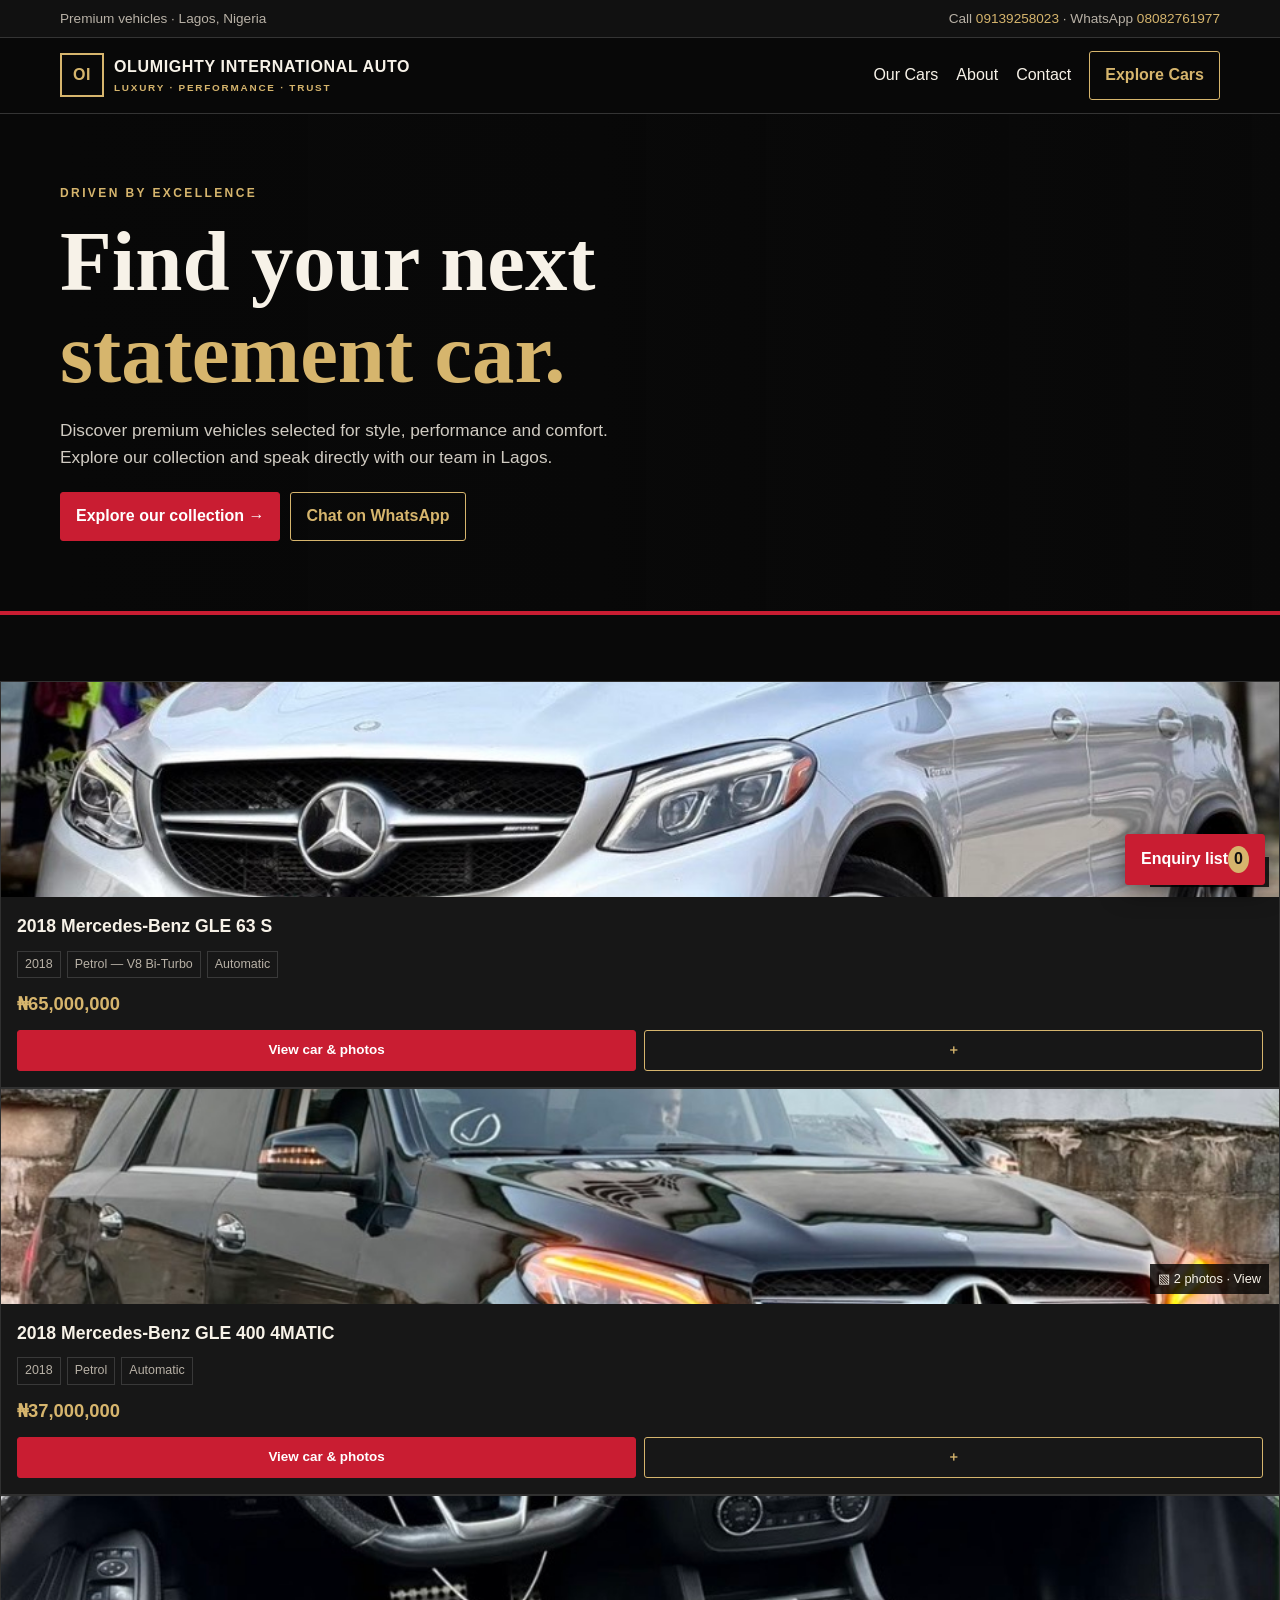
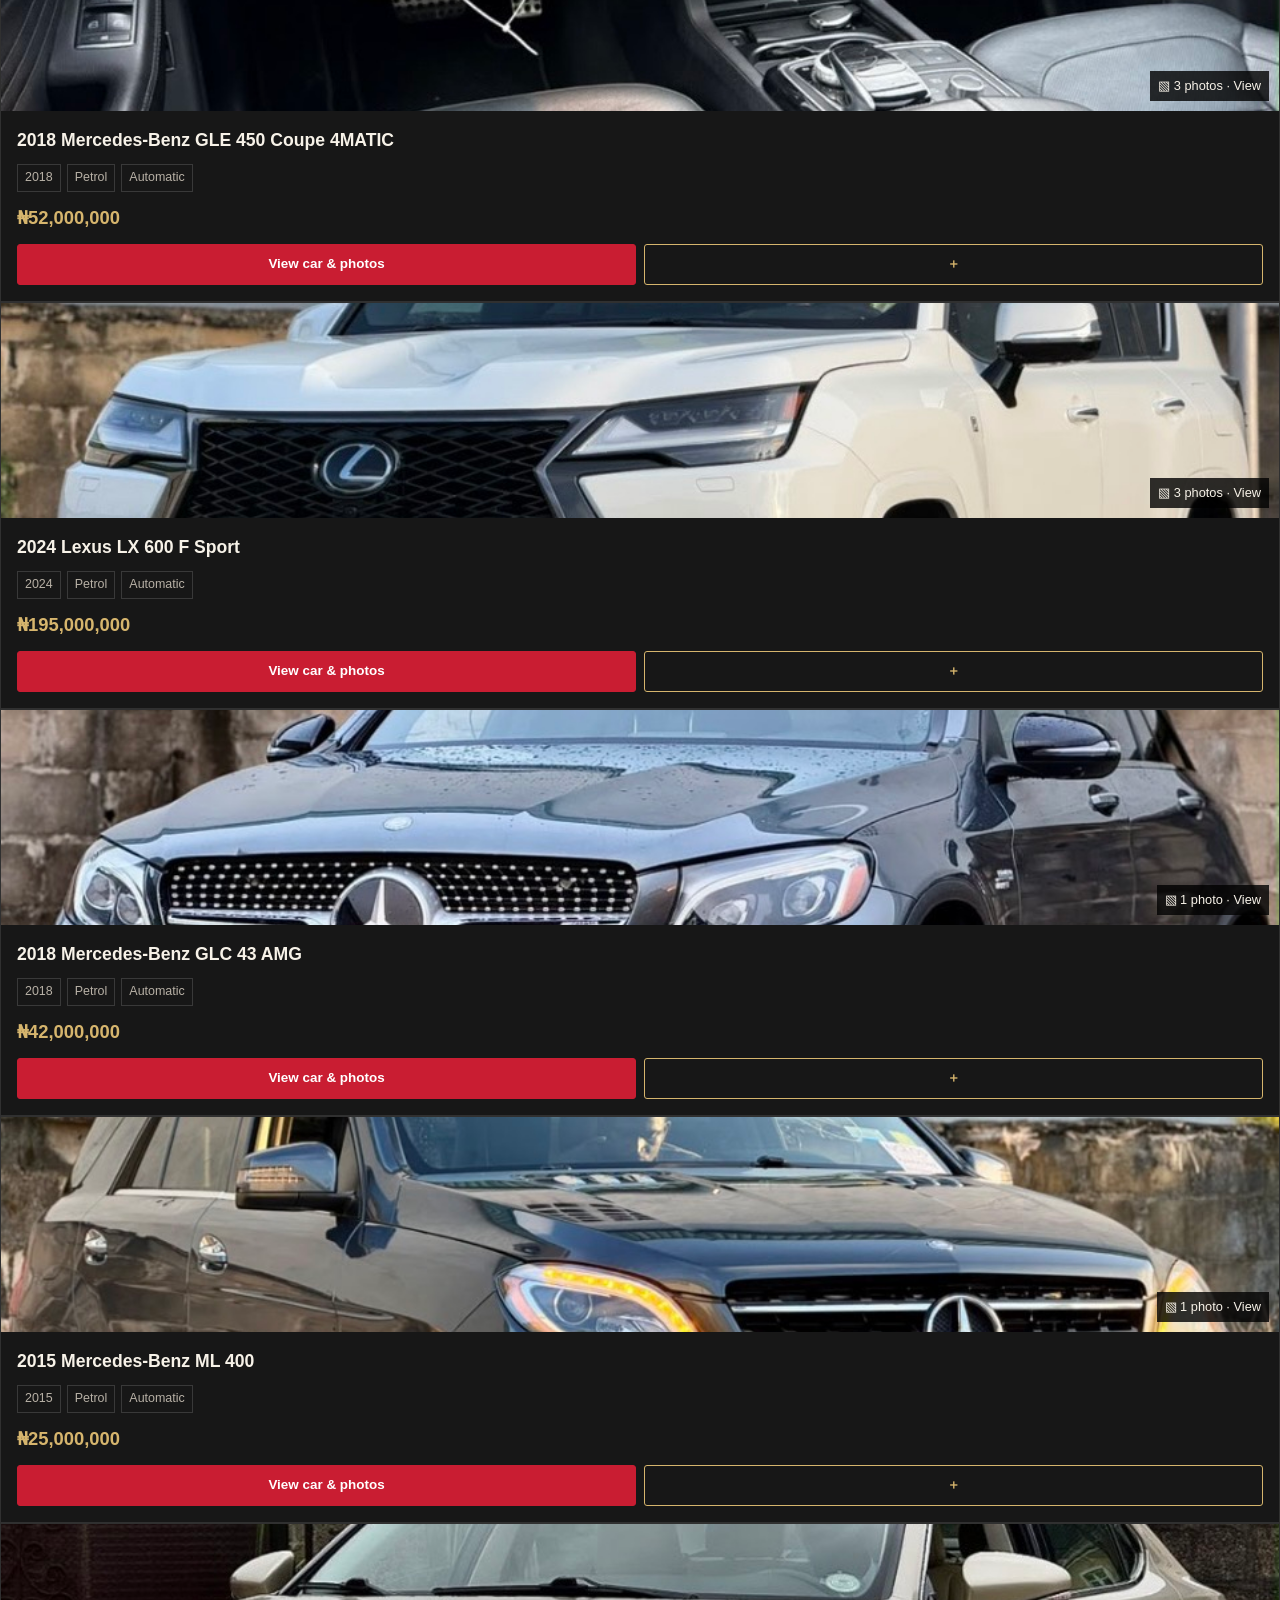
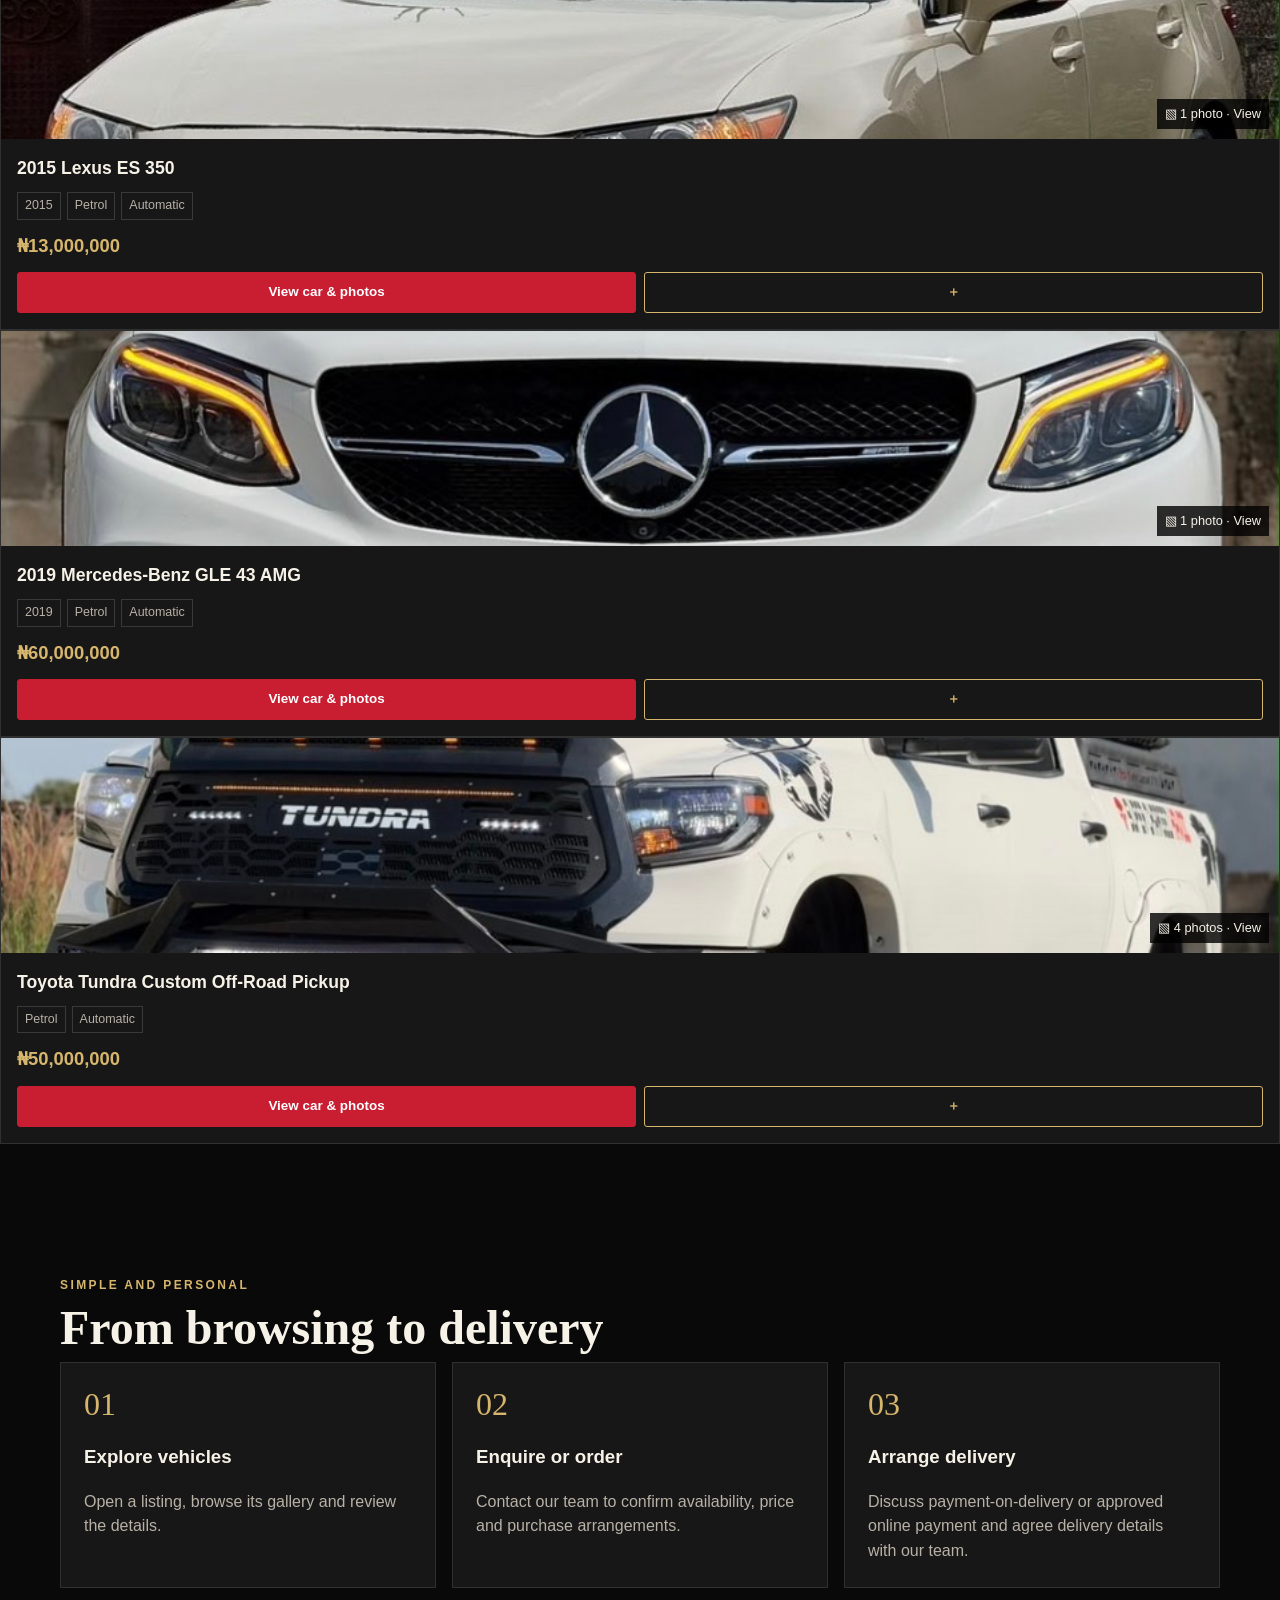
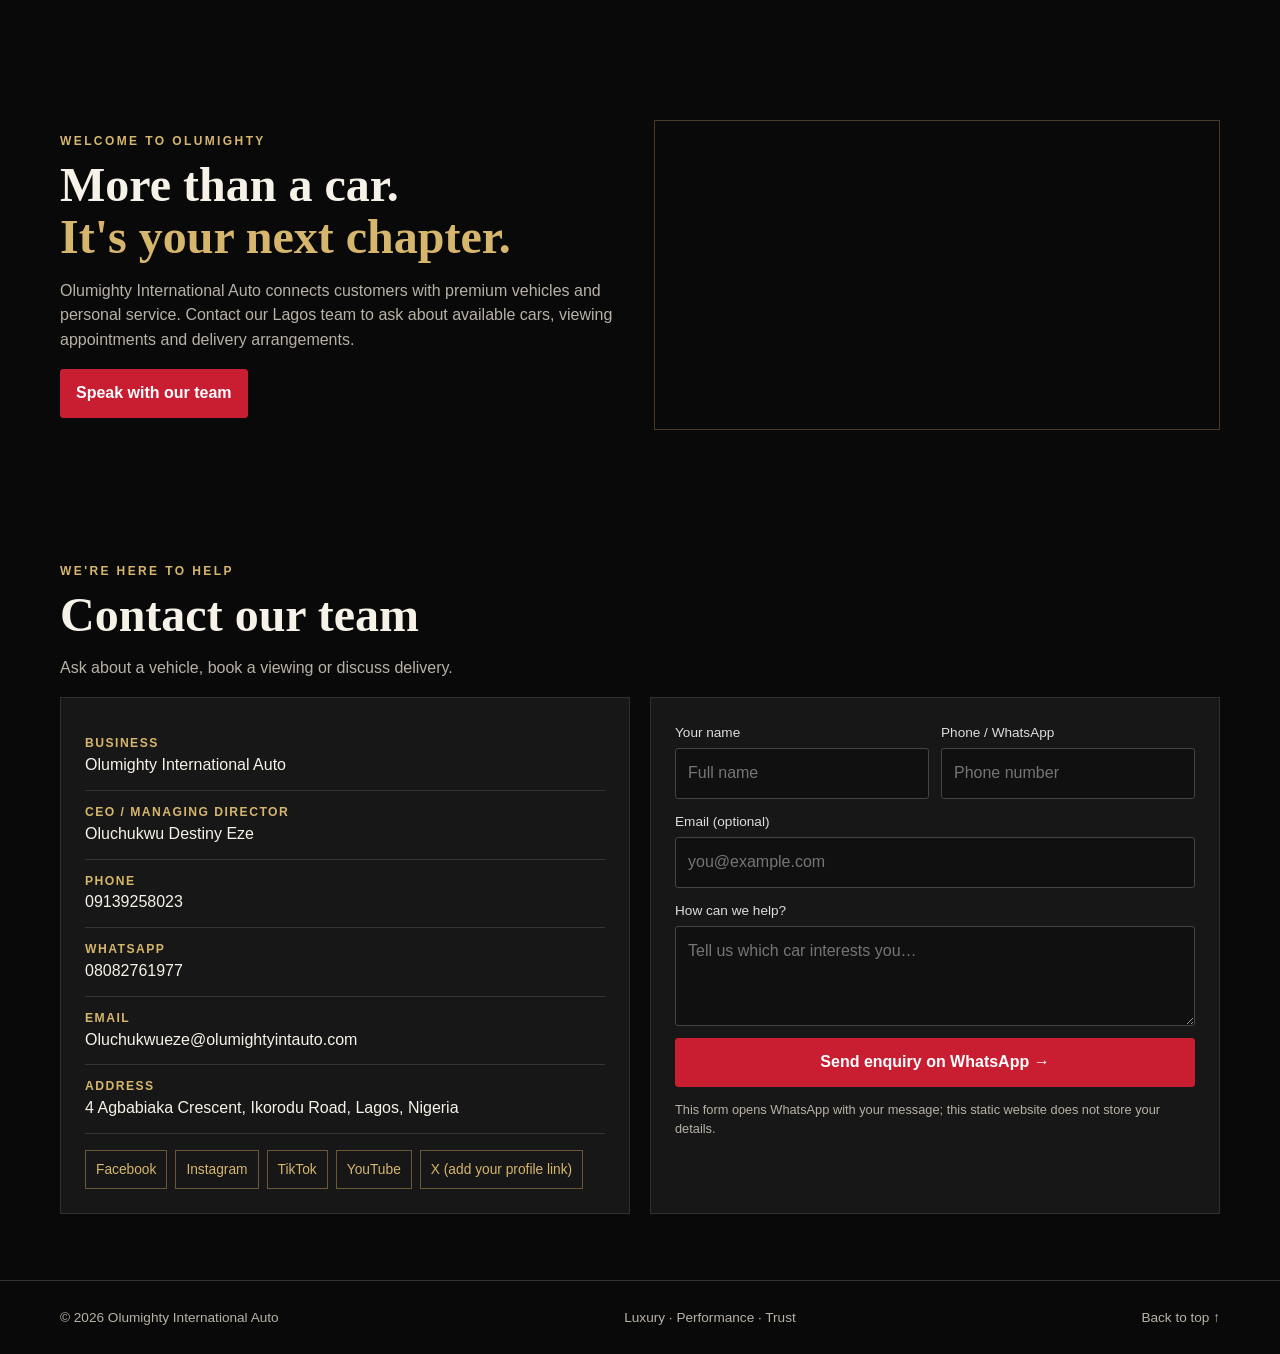
==== index.html @ 601ef435 "Update index.html" ====
<!doctype html>
<html lang="en">
<head>
  <script async src="https://pagead2.googlesyndication.com/pagead/js/adsbygoogle.js?client=ca-pub-5956124307992586"
     crossorigin="anonymous"></script><meta charset="utf-8"><meta name="viewport" content="width=device-width, initial-scale=1">
<meta name="theme-color" content="#090909">
<title>Olumighty International Auto | Luxury Cars</title>
<meta name="description" content="Explore premium vehicles at Olumighty International Auto in Lagos, Nigeria.">
<style>
:root{--bg:#090909;--panel:#171717;--red:#c91d32;--gold:#d6b56d;--text:#f7f2e8;--muted:#b8b1a6;--line:#343434}
*{box-sizing:border-box}html{scroll-behavior:smooth}body{margin:0;background:var(--bg);color:var(--text);font:16px/1.55 Arial,Helvetica,sans-serif}a{color:inherit;text-decoration:none}button,input,select,textarea{font:inherit}.wrap{width:min(1160px,92%);margin:auto}.gold{color:var(--gold)}.top{background:#111;border-bottom:1px solid var(--line);color:var(--muted);font-size:.85rem;padding:8px 0}.top .wrap{display:flex;justify-content:space-between;gap:10px;flex-wrap:wrap}header{position:sticky;top:0;z-index:10;background:#090909ed;backdrop-filter:blur(8px);border-bottom:1px solid var(--line)}.nav{display:flex;align-items:center;justify-content:space-between;gap:18px;padding:13px 0}.brand{display:flex;align-items:center;gap:10px;font-weight:800;letter-spacing:.04em}.mark{border:2px solid var(--gold);color:var(--gold);display:grid;place-items:center;width:44px;height:44px;font-weight:900}.brand small{display:block;color:var(--gold);font-size:.62rem;letter-spacing:.18em}.links{display:flex;align-items:center;gap:18px}.links a:hover{color:var(--gold)}.btn{display:inline-flex;align-items:center;justify-content:center;background:var(--red);border:1px solid var(--red);color:white;padding:11px 15px;border-radius:3px;font-weight:700;cursor:pointer}.btn.alt{background:transparent;border-color:var(--gold);color:var(--gold)}.hero{background:linear-gradient(90deg,#080808 5%,#080808df 47%,#08080840),url('https://images.unsplash.com/photo-1618843479313-40f8afb4b4d8?auto=format&fit=crop&w=1900&q=85') center/cover;min-height:490px;display:flex;align-items:center;border-bottom:4px solid var(--red)}.hero-copy{padding:70px 0;max-width:700px}.eyebrow{text-transform:uppercase;color:var(--gold);font-size:.75rem;font-weight:bold;letter-spacing:.2em}.hero h1,.section h2{font-family:Georgia,serif;line-height:1.08}.hero h1{font-size:clamp(2.8rem,7vw,5.3rem);margin:14px 0}.hero h1 em{font-style:normal;color:var(--gold)}.hero p{color:#d0cbc2;max-width:570px;font-size:1.08rem}.actions{display:flex;gap:10px;flex-wrap:wrap;margin-top:22px}.section{padding:66px 0}.section h2{font-size:clamp(2rem,4vw,3rem);margin:8px 0}.muted{color:var(--muted)}.head{display:flex;justify-content:space-between;align-items:end;gap:18px;margin-bottom:22px}.filters{display:flex;gap:10px;flex-wrap:wrap;margin:18px 0}.filters input,.filters select,.field input,.field textarea{background:#101010;color:var(--text);border:1px solid #444;padding:12px;border-radius:3px}.filters input{flex:1;min-width:190px}.inventory{display:grid;grid-template-columns:repeat(3,minmax(0,1fr));gap:18px}.car{background:var(--panel);border:1px solid #303030;min-width:0}.photo{height:215px;position:relative;cursor:pointer;background:#222}.photo img{width:100%;height:100%;object-fit:cover;display:block}.photo-label{position:absolute;bottom:10px;right:10px;background:#000c;padding:5px 8px;font-size:.8rem}.car-content{padding:16px}.car h3{margin:0 0 7px;font-size:1.1rem}.specs{display:flex;flex-wrap:wrap;gap:6px;margin:10px 0;color:var(--muted);font-size:.78rem}.specs span{border:1px solid #393939;padding:3px 7px}.price{color:var(--gold);font-weight:800;font-size:1.15rem;margin:12px 0}.car-actions{display:flex;gap:8px}.car-actions .btn{flex:1;padding:9px 6px;font-size:.84rem}.feature-grid{display:grid;grid-template-columns:repeat(3,1fr);gap:16px}.feature{background:var(--panel);padding:23px;border:1px solid #303030}.feature b{color:var(--gold);font:2rem Georgia,serif}.feature p{color:var(--muted);margin-bottom:0}.about{display:grid;grid-template-columns:1fr 1fr;gap:28px;align-items:center}.about-photo{min-height:310px;background:url('https://images.unsplash.com/photo-1492144534655-ae79c964c9d7?auto=format&fit=crop&w=1200&q=80') center/cover;border:1px solid #4a3a25}.contact-grid{display:grid;grid-template-columns:1fr 1fr;gap:20px}.contact-card,.form-card{padding:24px;background:var(--panel);border:1px solid #303030}.line{padding:12px 0;border-bottom:1px solid #333;overflow-wrap:anywhere}.line strong{display:block;color:var(--gold);font-size:.76rem;letter-spacing:.12em;text-transform:uppercase}.socials{display:flex;flex-wrap:wrap;gap:8px;margin-top:16px}.socials a{padding:8px 10px;border:1px solid #6b5733;color:var(--gold);font-size:.86rem}.form-grid{display:grid;grid-template-columns:1fr 1fr;gap:12px}.field{display:flex;flex-direction:column;gap:5px}.field label{font-size:.85rem;color:#ddd}.field input,.field textarea{width:100%}.field textarea{min-height:100px}.full{grid-column:1/-1}.footer{padding:26px 0;border-top:1px solid var(--line);color:var(--muted);font-size:.85rem}.footer .wrap{display:flex;justify-content:space-between;gap:12px;flex-wrap:wrap}.float{position:fixed;bottom:15px;right:15px;z-index:12;box-shadow:0 5px 25px #0009}.count{background:var(--gold);color:#111;border-radius:50%;padding:1px 6px}.modal{display:none;position:fixed;inset:0;z-index:30;background:#000e;align-items:center;justify-content:center;padding:16px}.modal.open{display:flex}.modal-box{background:#111;border:1px solid #5c4727;width:min(850px,100%);max-height:92vh;overflow:auto}.close{float:right;margin:9px;background:#222;color:#fff;border:1px solid #555;font-size:1.5rem;width:38px;height:38px;cursor:pointer}.gallery{clear:both;position:relative;height:min(52vh,460px);background:#050505}.gallery img{width:100%;height:100%;object-fit:contain}.arrow{position:absolute;top:45%;background:#000b;color:white;border:1px solid #777;padding:10px 14px;cursor:pointer;font-size:1.2rem}.prev{left:10px}.next{right:10px}.thumbs{display:flex;gap:8px;overflow:auto;padding:10px}.thumbs button{flex:0 0 85px;height:58px;padding:0;background:#222;border:2px solid transparent;cursor:pointer}.thumbs button.active{border-color:var(--gold)}.thumbs img{width:100%;height:100%;object-fit:cover}.modal-info{padding:18px}.cart-items{display:grid;gap:8px;margin:16px 0}.cart-item{display:flex;justify-content:space-between;align-items:center;gap:12px;background:#1b1b1b;padding:12px}.cart-item button{background:transparent;border:1px solid #84404a;color:#ffb5bf;padding:5px;cursor:pointer}.notice{padding:12px;border-left:3px solid var(--gold);background:#211b11;color:#e6dbc6;font-size:.87rem;margin-top:16px}.empty{padding:30px;text-align:center;border:1px dashed #555;color:var(--muted);grid-column:1/-1}
@media(max-width:850px){.inventory{grid-template-columns:repeat(2,minmax(0,1fr))}.links{gap:10px}.links a:not(.btn){display:none}.contact-grid,.about{grid-template-columns:1fr}.about-photo{min-height:250px}}
@media(max-width:560px){.inventory,.feature-grid{grid-template-columns:1fr}.photo{height:235px}.section{padding:48px 0}.head{display:block}.form-grid{grid-template-columns:1fr}.full{grid-column:auto}.brand{font-size:.82rem}.mark{width:38px;height:38px}.links .btn{padding:9px;font-size:.8rem}.hero-copy{padding:55px 0}}
</style>
</head>
<body>
<div class="top"><div class="wrap"><span>Premium vehicles · Lagos, Nigeria</span><span>Call <a class="gold" href="tel:+2349139258023">09139258023</a> · WhatsApp <a class="gold" href="https://wa.me/2348082761977">08082761977</a></span></div></div>
<header><div class="wrap nav"><a class="brand" href="#home"><span class="mark">OI</span><span>OLUMIGHTY INTERNATIONAL AUTO<small>LUXURY · PERFORMANCE · TRUST</small></span></a><nav class="links"><a href="#inventory">Our Cars</a><a href="#about">About</a><a href="#contact">Contact</a><a class="btn alt" href="#inventory">Explore Cars</a></nav></div></header>
<main>
<section class="hero" id="home"><div class="wrap"><div class="hero-copy"><div class="eyebrow">Driven by excellence</div><h1>Find your next<br><em>statement car.</em></h1><p>Discover premium vehicles selected for style, performance and comfort. Explore our collection and speak directly with our team in Lagos.</p><div class="actions"><a class="btn" href="#inventory">Explore our collection →</a><a class="btn alt" href="https://wa.me/2348082761977?text=Hello%20Olumighty%20International%20Auto%2C%20I%20want%20to%20make%20an%20enquiry.">Chat on WhatsApp</a></div></div></div></section>
<section class="section" id="inventory"><div class="wrap"><div class="head"><div><div class="eyebrow">The collection</div><h2>Find your perfect car</h2><p class="muted">Tap any car to open its photo gallery and full details.</p></div><span class="muted">20 listing spaces</span></div>
<div class="filters"><input id="search" type="search" placeholder="Search make, model or year…" aria-label="Search cars"><select id="fuel"><option value="">All fuel types</option><option>Petrol</option><option>Diesel</option><option>Hybrid</option><option>Electric</option></select><select id="transmission"><option value="">All transmissions</option><option>Automatic</option><option>Manual</option></select></div><div class="inventory" id="inventory"></div>
<div class="notice">Important: Replace the sample listing names, photos, prices and specifications with your actual stock. Confirm availability and final price with the business before payment.</div></div></section>
<section class="section"><div class="wrap"><div class="eyebrow">Simple and personal</div><h2>From browsing to delivery</h2><div class="feature-grid"><div class="feature"><b>01</b><h3>Explore vehicles</h3><p>Open a listing, browse its gallery and review the details.</p></div><div class="feature"><b>02</b><h3>Enquire or order</h3><p>Contact our team to confirm availability, price and purchase arrangements.</p></div><div class="feature"><b>03</b><h3>Arrange delivery</h3><p>Discuss payment-on-delivery or approved online payment and agree delivery details with our team.</p></div></div></div></section>
<section class="section" id="about"><div class="wrap about"><div><div class="eyebrow">Welcome to Olumighty</div><h2>More than a car.<br><span class="gold">It's your next chapter.</span></h2><p class="muted">Olumighty International Auto connects customers with premium vehicles and personal service. Contact our Lagos team to ask about available cars, viewing appointments and delivery arrangements.</p><a class="btn" href="https://wa.me/2348082761977">Speak with our team</a></div><div class="about-photo" role="img" aria-label="Luxury car"></div></div></section>
<section class="section" id="contact"><div class="wrap"><div class="eyebrow">We're here to help</div><h2>Contact our team</h2><p class="muted">Ask about a vehicle, book a viewing or discuss delivery.</p><div class="contact-grid"><div class="contact-card"><div class="line"><strong>Business</strong>Olumighty International Auto</div><div class="line"><strong>CEO / Managing Director</strong>Oluchukwu Destiny Eze</div><div class="line"><strong>Phone</strong><a href="tel:+2349139258023">09139258023</a></div><div class="line"><strong>WhatsApp</strong><a href="https://wa.me/2348082761977">08082761977</a></div><div class="line"><strong>Email</strong><a href="mailto:Oluchukwueze@olumightyintauto.com">Oluchukwueze@olumightyintauto.com</a></div><div class="line"><strong>Address</strong>4 Agbabiaka Crescent, Ikorodu Road, Lagos, Nigeria</div><div class="socials"><a href="https://www.facebook.com/share/1LZqBAQiMk/?mibextid=wwXIfr" target="_blank" rel="noopener">Facebook</a><a href="https://www.instagram.com/olumighty_internationalauto/" target="_blank" rel="noopener">Instagram</a><a href="https://www.tiktok.com/@olumightyintauto" target="_blank" rel="noopener">TikTok</a><a href="https://youtube.com/@olumightyinternationalauto" target="_blank" rel="noopener">YouTube</a><a href="https://x.com/" target="_blank" rel="noopener">X (add your profile link)</a></div></div>
<form class="form-card" id="contactForm"><div class="form-grid"><div class="field"><label for="name">Your name</label><input id="name" required placeholder="Full name"></div><div class="field"><label for="phone">Phone / WhatsApp</label><input id="phone" required placeholder="Phone number"></div><div class="field full"><label for="email">Email (optional)</label><input id="email" type="email" placeholder="you@example.com"></div><div class="field full"><label for="message">How can we help?</label><textarea id="message" required placeholder="Tell us which car interests you…"></textarea></div><div class="field full"><button class="btn" type="submit">Send enquiry on WhatsApp →</button></div></div><p class="muted" style="font-size:.8rem">This form opens WhatsApp with your message; this static website does not store your details.</p></form></div></div></section>
</main>
<footer class="footer"><div class="wrap"><span>© <span id="year"></span> Olumighty International Auto</span><span>Luxury · Performance · Trust</span><a href="#home">Back to top ↑</a></div></footer>
<button class="btn float" id="openCart">Enquiry list <span class="count" id="count">0</span></button>
<div class="modal" id="galleryModal" role="dialog" aria-modal="true" aria-label="Vehicle gallery"><div class="modal-box"><button class="close" data-close="galleryModal" aria-label="Close">×</button><div class="gallery"><img id="mainPhoto" alt="Vehicle photo"><button class="arrow prev" id="prev" aria-label="Previous photo">‹</button><button class="arrow next" id="next" aria-label="Next photo">›</button></div><div class="thumbs" id="thumbs"></div><div class="modal-info"><div class="eyebrow">Vehicle details</div><h2 id="detailName"></h2><div class="price" id="detailPrice"></div><div class="specs" id="detailSpecs"></div><p id="detailDesc" class="muted"></p><div class="actions"><button class="btn" id="enquireCar">Enquire on WhatsApp</button><button class="btn alt" id="addCar">Add to enquiry list</button></div></div></div></div>
<div class="modal" id="cartModal" role="dialog" aria-modal="true" aria-label="Enquiry list"><div class="modal-box"><button class="close" data-close="cartModal" aria-label="Close">×</button><div class="modal-info"><div class="eyebrow">Your shortlist</div><h2>Enquiry list</h2><p class="muted">Save cars you are interested in and send the list to our team.</p><div class="cart-items" id="cartItems"></div><div class="actions"><button class="btn" id="sendList">Send list on WhatsApp</button><button class="btn alt" data-close="cartModal">Continue browsing</button></div><div class="notice">This is an enquiry shortlist, not a payment checkout. Online payments require a secure server-side Paystack integration before customers can pay on this website.</div></div></div></div>
<script>
const sample='https://images.unsplash.com/photo-1492144534655-ae79c964c9d7?auto=format&fit=crop&w=1200&q=80';

const cars=[
  {
    id:1,
    name:'2018 Mercedes-Benz GLE 63 S',
    price:'₦65,000,000',
    year:'2018',
    fuel:'Petrol — V8 Bi-Turbo',
    transmission:'Automatic',
    description:'FRESH IN — FOREIGN USED. Accident-free 2018 Mercedes-Benz GLE 63 S featuring a panoramic sunroof, 360-degree camera, powerful V8 Bi-Turbo engine and suction-close doors. Price: ₦65,000,000 only. Contact Olumighty International Auto in Lagos to enquire.',
    photos:[
      'images/IMG_3175.jpeg',
      'https://images.unsplash.com/photo-1618843479313-40f8afb4b4d8?auto=format&fit=crop&w=1200&q=80',
      'https://images.unsplash.com/photo-1617469767053-d3b523a0b982?auto=format&fit=crop&w=1200&q=80'
    ]
  },
  {
    id:2,
    name:'2018 Mercedes-Benz GLE 400 4MATIC',
    price:'₦37,000,000',
    year:'2018',
    fuel:'Petrol',
    transmission:'Automatic',
    description:'FOREIGN USED — BLACK EXTERIOR. 2018 Mercedes-Benz GLE 400 4MATIC, full option, automatic transmission and 4MATIC all-wheel drive. Price: ₦37,000,000. Contact Olumighty International Auto in Lagos for enquiries.',
    photos:[
      'images/IMG_3179.jpeg',
      'images/IMG_3178.jpeg'
    ]
  },
  {

    id: 3,
    name: '2018 Mercedes-Benz GLE 450 Coupe 4MATIC',
    price: '₦52,000,000',
    year: '2018',
    fuel: 'Petrol',
    transmission: 'Automatic',
    description: 'FOREIGN USED — WHITE EXTERIOR. 2018 Mercedes-Benz GLE 450 Coupe 4MATIC featuring a panoramic roof and 360-degree camera. Stylish coupe design, premium comfort and all-wheel-drive capability. Price: ₦52,000,000. Contact Olumighty International Auto, Lagos, for enquiries.',
    photos: [
      'images/IMG_3195.jpeg',
      'images/IMG_3196.jpeg',
      'images/IMG_3231.jpeg'
    ]
  },

  {
    id: 4,
    name: '2024 Lexus LX 600 F Sport',
    price: '₦195,000,000',
    year: '2024',
    fuel: 'Petrol',
    transmission: 'Automatic',
    description: 'FOREIGN USED — WHITE EXTERIOR. 2024 Lexus LX 600 F Sport featuring a luxurious leather interior, twin-turbo V6 engine, panoramic sunroof, premium infotainment, adaptive cruise control, advanced safety features and F Sport styling.',
    photos: [
      'images/IMG_3197.jpeg',
      'images/IMG_3259.jpeg',
      'images/IMG_3260.jpeg'
    ]
  },
  {
    id: 5,
    name: '2018 Mercedes-Benz GLC 43 AMG',
    price: '₦42,000,000',
    year: '2018',
    fuel: 'Petrol',
    transmission: 'Automatic',
    description: 'TOKUNBO — BLACK EXTERIOR. 2018 Mercedes-Benz GLC 43 AMG featuring AMG performance styling, V6 biturbo engine, leather sports seats, panoramic sunroof, navigation, reverse camera, parking sensors and premium comfort.',
    photos: [
      'images/IMG_3249.jpeg'
    ]
  },
  {
    id: 6,
    name: '2015 Mercedes-Benz ML 400',
    price: '₦25,000,000',
    year: '2015',
    fuel: 'Petrol',
    transmission: 'Automatic',
    description: 'TOKUNBO — BLACK EXTERIOR. 2015 Mercedes-Benz ML 400 featuring a V6 biturbo engine, leather interior, panoramic sunroof, navigation, reverse camera, parking sensors, dual-zone climate control and premium comfort.',
    photos: [
      'images/IMG_3250.jpeg'
    ]
  }
  ,
  {
    id: 7,
    name: '2015 Lexus ES 350',
    price: '₦13,000,000',
    year: '2015',
    fuel: 'Petrol',
    transmission: 'Automatic',
    description: 'FOREIGN USED — LIGHT GOLD EXTERIOR. 2015 Lexus ES 350 featuring a 3.5-litre V6 petrol engine, leather interior, power-adjustable front seats, dual-zone climate control, keyless entry, push-button start, cruise control, sunroof and rear-view camera. Please confirm the exact vehicle specifications.',
    photos: [
      'images/IMG_3251.jpeg'
    ]
  },
  {
    id: 8,
    name: '2019 Mercedes-Benz GLE 43 AMG',
    price: '₦60,000,000',
    year: '2019',
    fuel: 'Petrol',
    transmission: 'Automatic',
    description: 'FOREIGN USED — WHITE EXTERIOR. 2019 Mercedes-Benz GLE 43 AMG featuring AMG styling, a twin-turbo V6 petrol engine, 4MATIC all-wheel drive, automatic transmission, premium interior, parking sensors, rear-view camera and panoramic sunroof. Please confirm the exact vehicle specifications.',
     photos: [
      'images/IMG_3248.jpeg'
    ]
  },
  {
    id: 9,
    name: "Toyota Tundra Custom Off-Road Pickup",
    price: "₦50,000,000",
    fuel: "Petrol",
    transmission: "Automatic",
    description: "CUSTOM OFF-ROAD BUILD. Rugged pickup styling, oversized off-road tyres, roof lights and heavy-duty custom front bumper. Please confirm exact specifications.",
    photos: [
      "images/IMG_3307.jpeg",
      "images/IMG_3311.jpeg",
      "images/IMG_3312.jpeg",
      "images/IMG_3313.jpeg"
    ]
  }
];
  let selected=null,photoIndex=0,shortlist=[]; el=id=>document.getElementById(id);function safe(s){return String(s??'').replace(/[&<>"']/g,c=>({'&':'&amp;','<':'&lt;','>':'&gt;','"':'&quot;',"'":'&#39;'}[c]))}
function wa(text){return 'https://wa.me/2348082761977?text='+encodeURIComponent(text)}
function drawCars(){const q=el('search').value.toLowerCase().trim(),f=el('fuel').value,t=el('transmission').value;const list=cars.filter(c=>(`${c.name} ${c.year} ${c.fuel} ${c.transmission}`.toLowerCase().includes(q))&&(!f||c.fuel===f)&&(!t||c.transmission===t));el('inventory').innerHTML=list.length?list.map(c=>`<article class="car"><div class="photo" role="button" tabindex="0" data-view="${c.id}" aria-label="View ${safe(c.name)}"><img loading="lazy" src="${safe(c.photos[0]||sample)}" alt="${safe(c.name)}"><span class="photo-label">▧ ${c.photos.length} photo${c.photos.length===1?'':'s'} · View</span></div><div class="car-content"><h3>${safe(c.name)}</h3><div class="specs">${[c.year,c.fuel,c.transmission].filter(Boolean).map(s=>`<span>${safe(s)}</span>`).join('')||'<span>Add specifications</span>'}</div><div class="price">${safe(c.price)}</div><div class="car-actions"><button class="btn" data-view="${c.id}">View car & photos</button><button class="btn alt" data-add="${c.id}" aria-label="Add to enquiry list">＋</button></div></div></article>`).join(''):'<div class="empty">No cars match. Try a different search.</div>'}
function openGallery(id){selected=cars.find(c=>c.id===id);if(!selected)return;photoIndex=0;drawGallery();el('galleryModal').classList.add('open');document.body.style.overflow='hidden'}
function drawGallery(){const photos=selected.photos?.length?selected.photos:[sample];photoIndex=(photoIndex+photos.length)%photos.length;el('mainPhoto').src=photos[photoIndex];el('mainPhoto').alt=selected.name+' photo '+(photoIndex+1);el('detailName').textContent=selected.name;el('detailPrice').textContent=selected.price;el('detailSpecs').innerHTML=[selected.year,selected.fuel,selected.transmission].filter(Boolean).map(s=>`<span>${safe(s)}</span>`).join('')||'<span>Specifications to be added</span>';el('detailDesc').textContent=selected.description;el('thumbs').innerHTML=photos.map((src,i)=>`<button class="${i===photoIndex?'active':''}" data-photo="${i}" aria-label="View photo ${i+1}"><img src="${safe(src)}" alt=""></button>`).join('')}
function addCar(id){const c=cars.find(x=>x.id===id);if(c&&!shortlist.some(x=>x.id===id))shortlist.push(c);drawCart()}
function drawCart(){el('count').textContent=shortlist.length;el('cartItems').innerHTML=shortlist.length?shortlist.map(c=>`<div class="cart-item"><div><strong>${safe(c.name)}</strong><div class="muted">${safe(c.price)}</div></div><button data-remove="${c.id}">Remove</button></div>`).join(''):'<p class="muted">Your list is empty. Add a car using the + button.</p>'}
function closeModal(id){el(id).classList.remove('open');if(!document.querySelector('.modal.open'))document.body.style.overflow=''}
document.addEventListener('click',e=>{const v=e.target.closest('[data-view]');if(v){openGallery(Number(v.dataset.view));return}const a=e.target.closest('[data-add]');if(a){addCar(Number(a.dataset.add));a.textContent='✓';return}const p=e.target.closest('[data-photo]');if(p){photoIndex=Number(p.dataset.photo);drawGallery();return}const r=e.target.closest('[data-remove]');if(r){shortlist=shortlist.filter(c=>c.id!==Number(r.dataset.remove));drawCart();return}const cl=e.target.closest('[data-close]');if(cl)closeModal(cl.dataset.close)});
el('inventory').addEventListener('keydown',e=>{if((e.key==='Enter'||e.key===' ')&&e.target.matches('[data-view]')){e.preventDefault();openGallery(Number(e.target.dataset.view))}});
el('search').addEventListener('input',drawCars);el('fuel').addEventListener('change',drawCars);el('transmission').addEventListener('change',drawCars);el('prev').onclick=()=>{photoIndex--;drawGallery()};el('next').onclick=()=>{photoIndex++;drawGallery()};
el('enquireCar').onclick=()=>{if(selected)window.open(wa(`Hello Olumighty International Auto, I am interested in ${selected.name}. Please confirm availability, final price and specifications.`),'_blank','noopener')};el('addCar').onclick=()=>{if(selected)addCar(selected.id);el('addCar').textContent='Added ✓'};
el('openCart').onclick=()=>{drawCart();el('cartModal').classList.add('open');document.body.style.overflow='hidden'};el('sendList').onclick=()=>{if(!shortlist.length){alert('Add a car to your enquiry list first.');return}window.open(wa('Hello Olumighty International Auto, I am interested in:\n'+shortlist.map((c,i)=>`${i+1}. ${c.name} — ${c.price}`).join('\n')+'\nPlease confirm availability and delivery arrangements.'),'_blank','noopener')};
el('contactForm').addEventListener('submit',e=>{e.preventDefault();window.open(wa(`Hello Olumighty International Auto,\nName: ${el('name').value}\nPhone: ${el('phone').value}\nEmail: ${el('email').value||'Not provided'}\nEnquiry: ${el('message').value}`),'_blank','noopener')});
document.querySelectorAll('.modal').forEach(m=>m.addEventListener('click',e=>{if(e.target===m)closeModal(m.id)}));document.addEventListener('keydown',e=>{if(e.key==='Escape'){closeModal('galleryModal');closeModal('cartModal')}if(el('galleryModal').classList.contains('open')&&e.key==='ArrowRight'){photoIndex++;drawGallery()}if(el('galleryModal').classList.contains('open')&&e.key==='ArrowLeft'){photoIndex--;drawGallery()}});
el('year').textContent=new Date().getFullYear();drawCars();
</script>
</body>
</html>
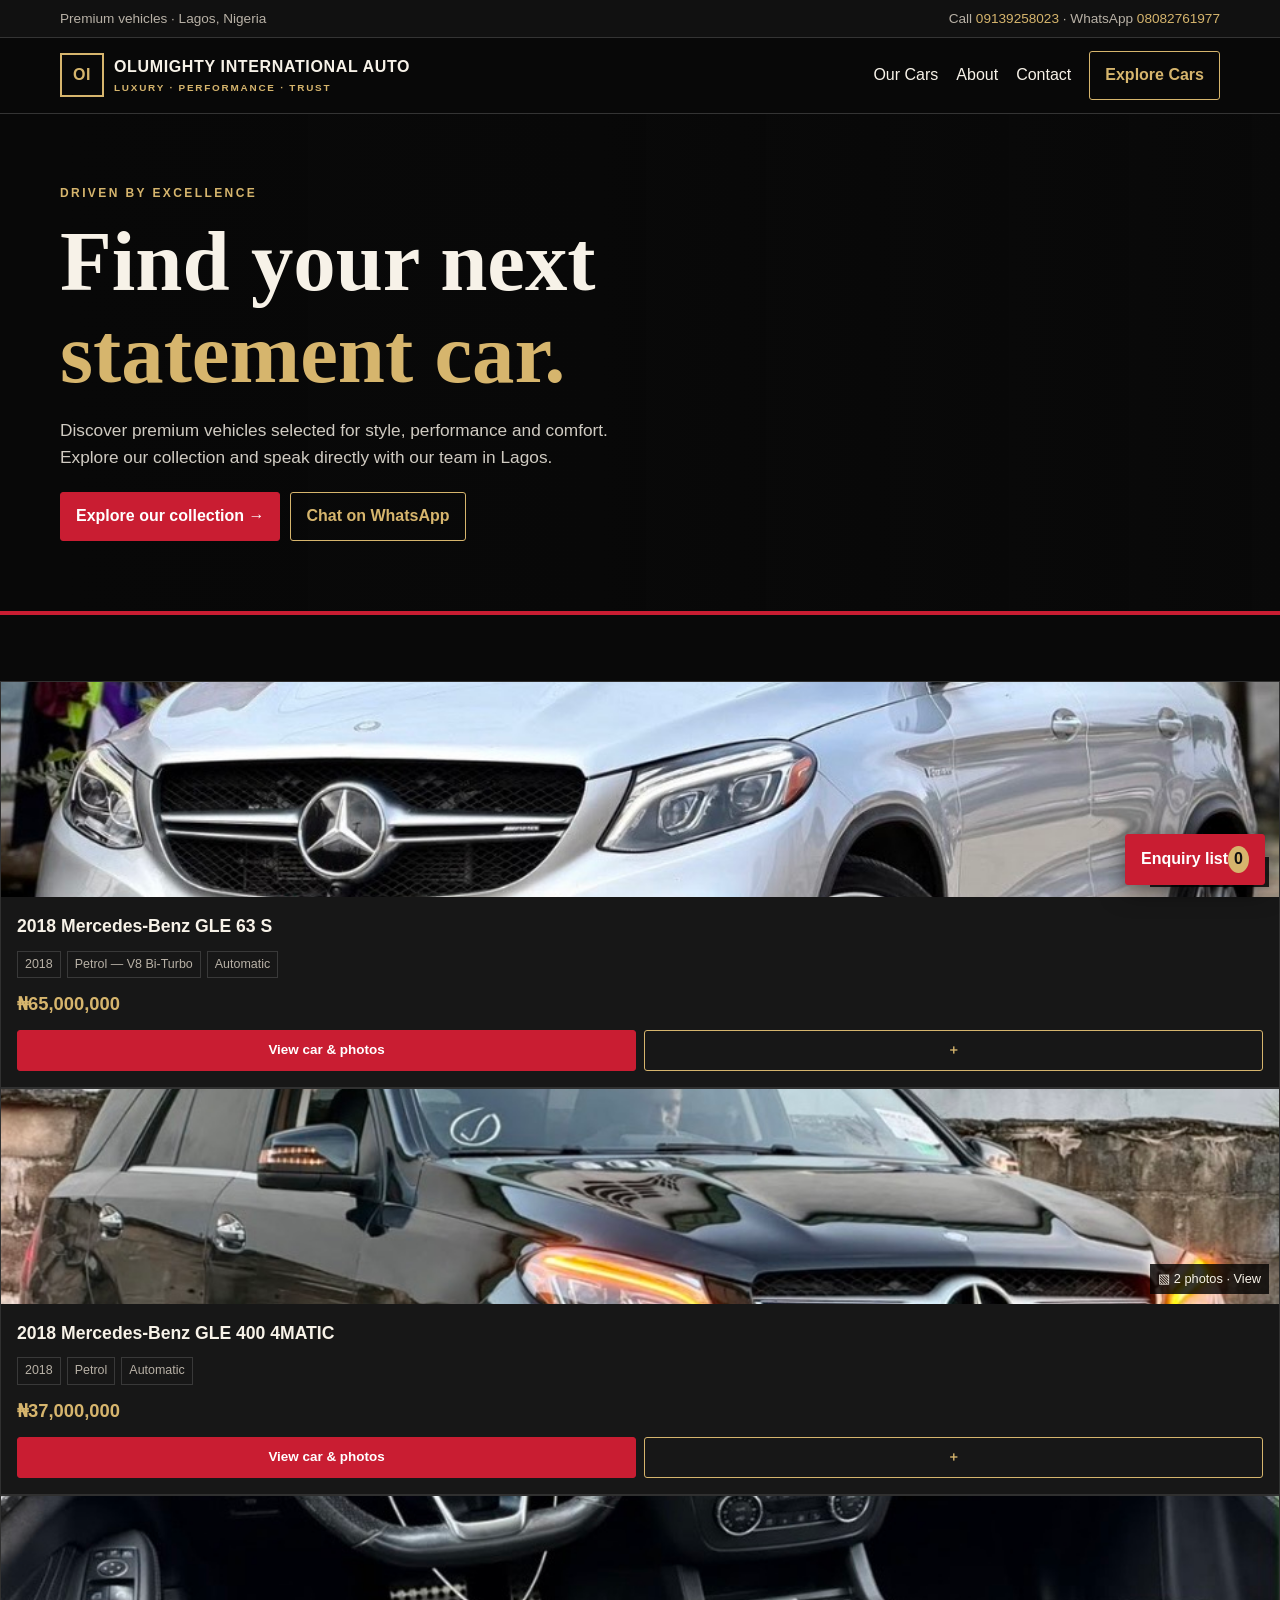
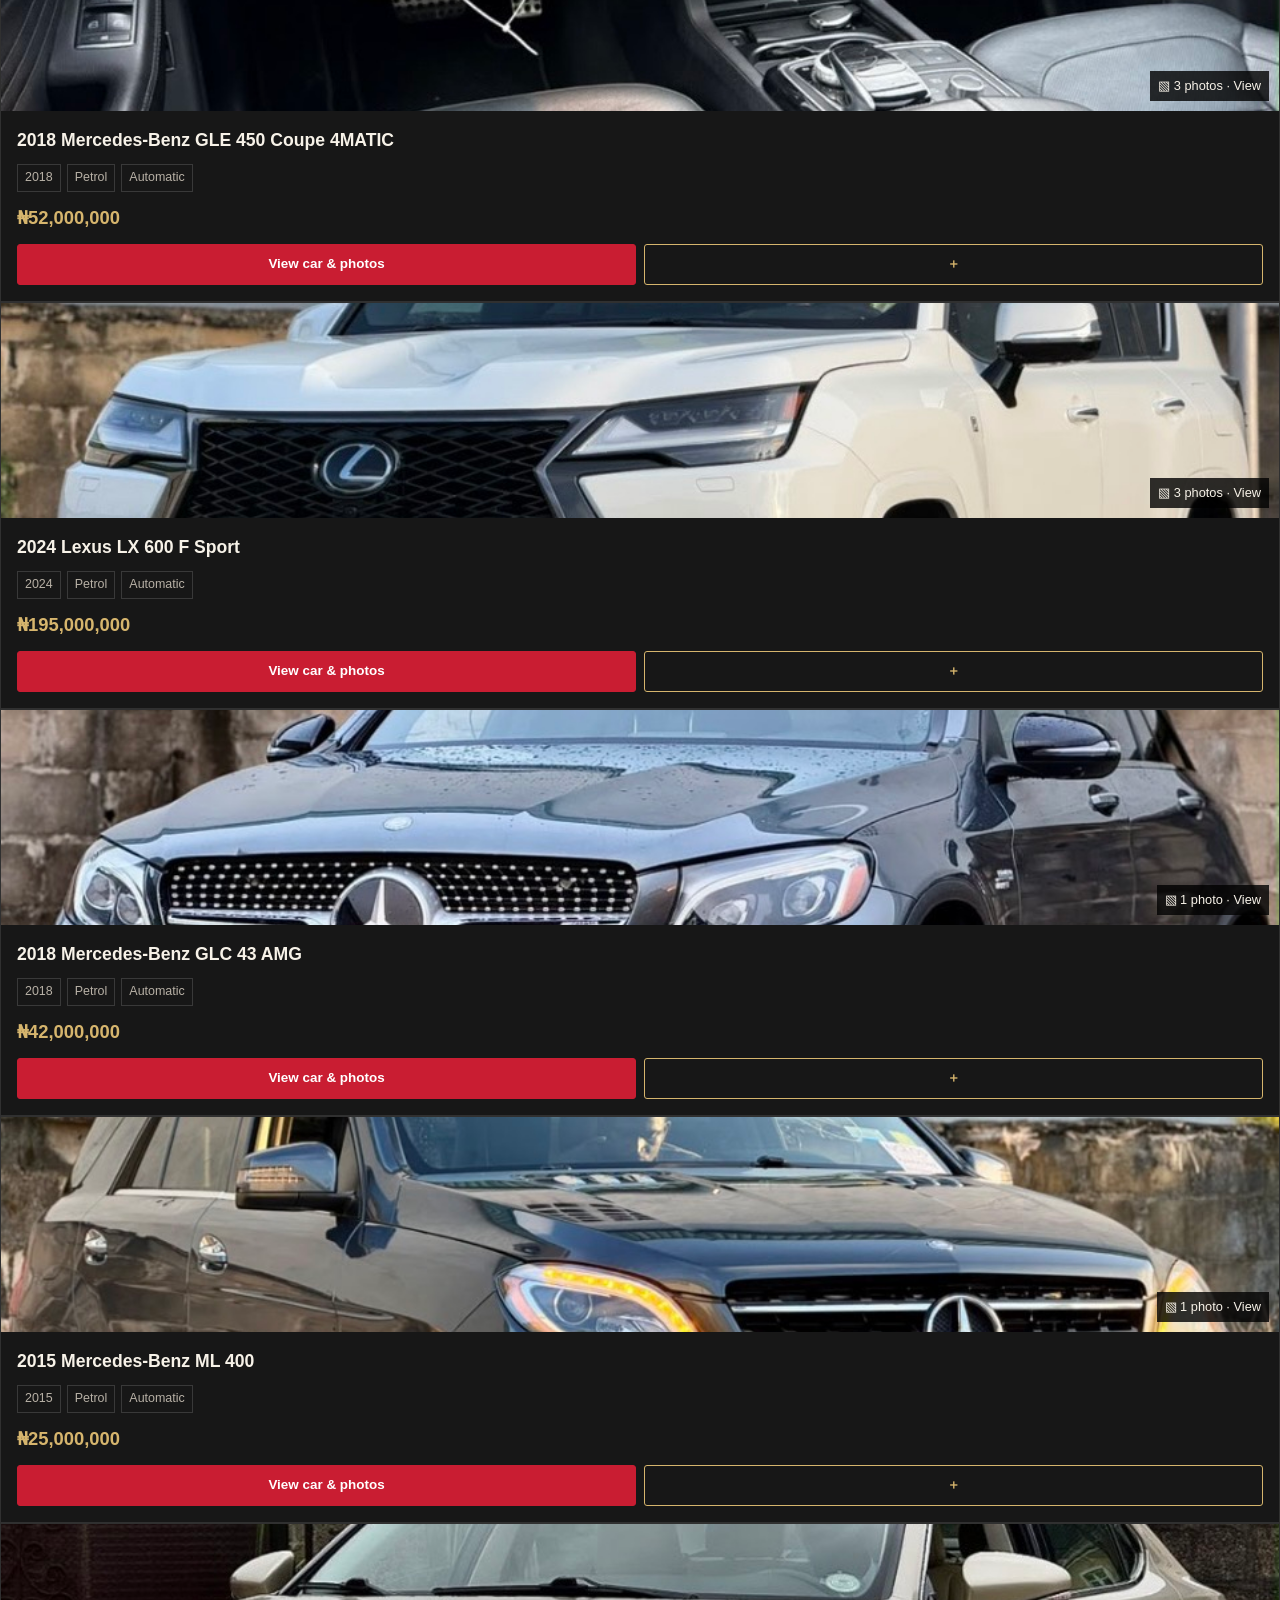
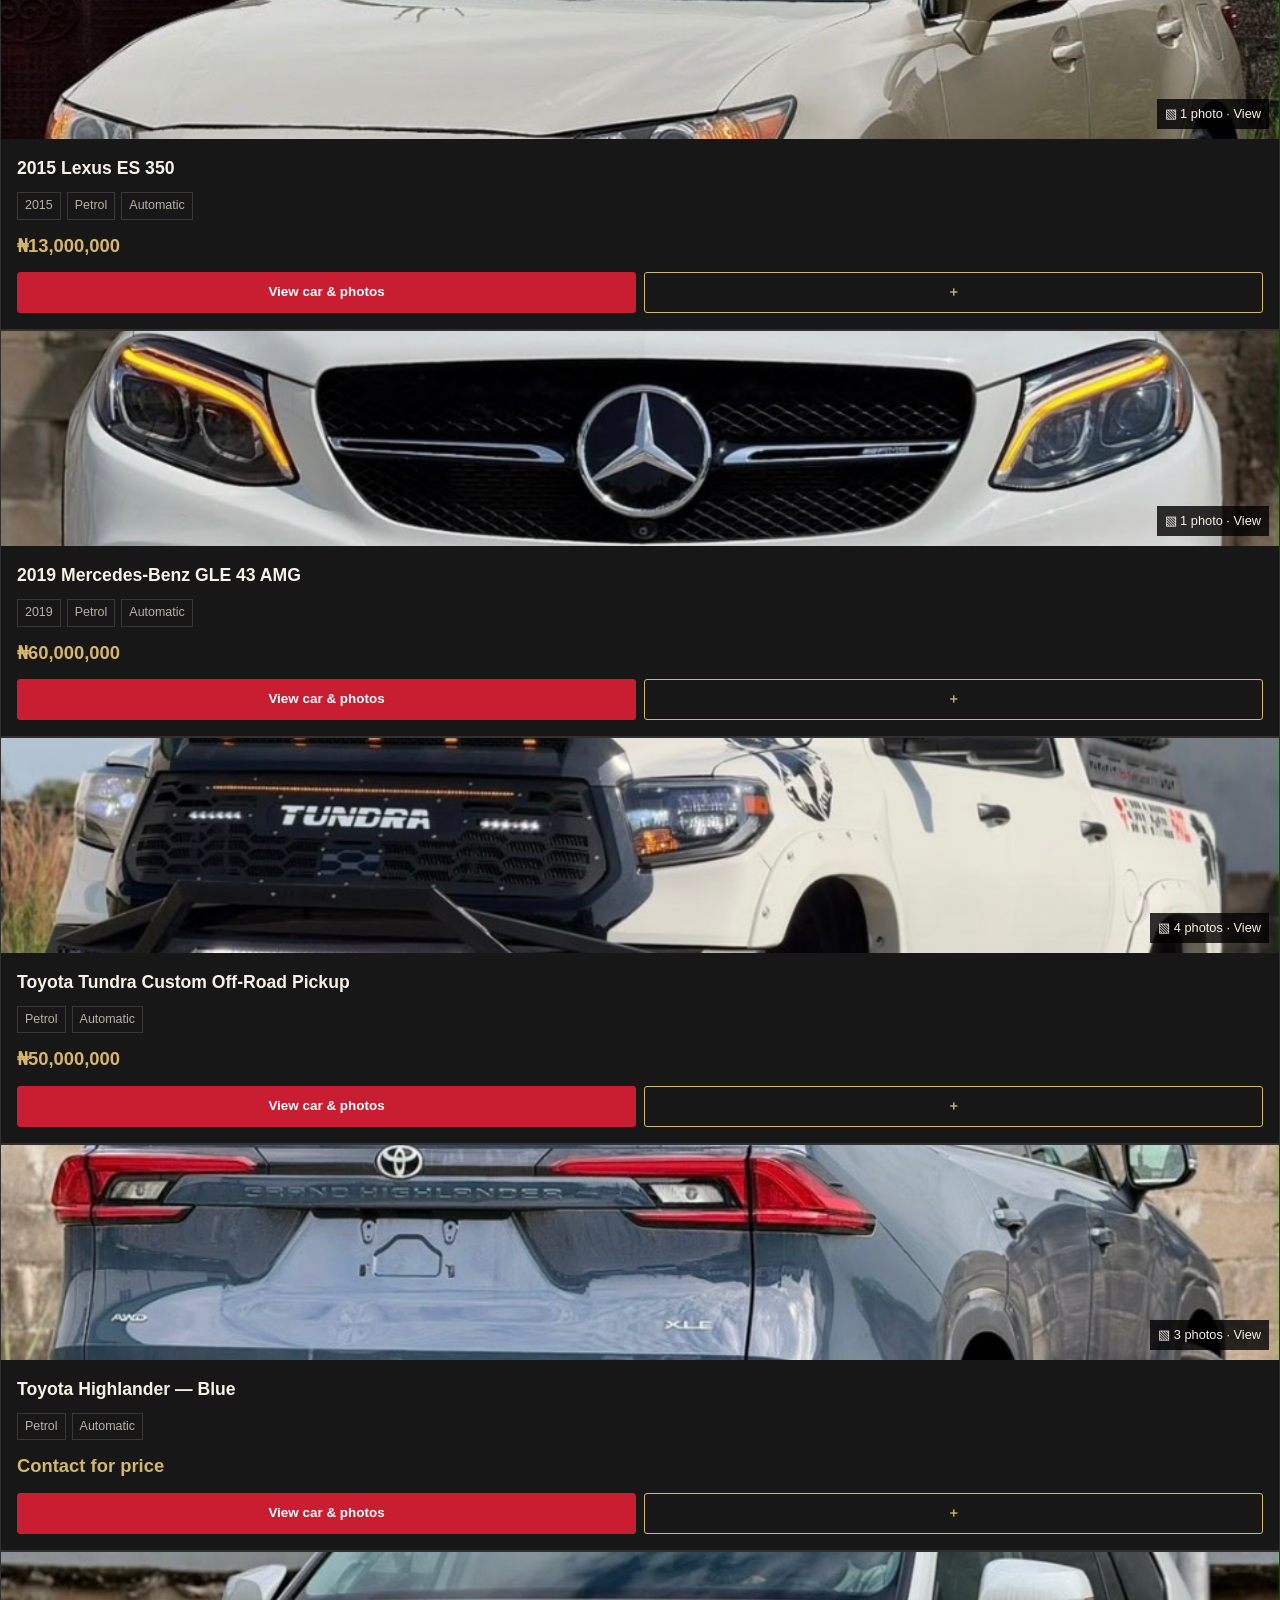
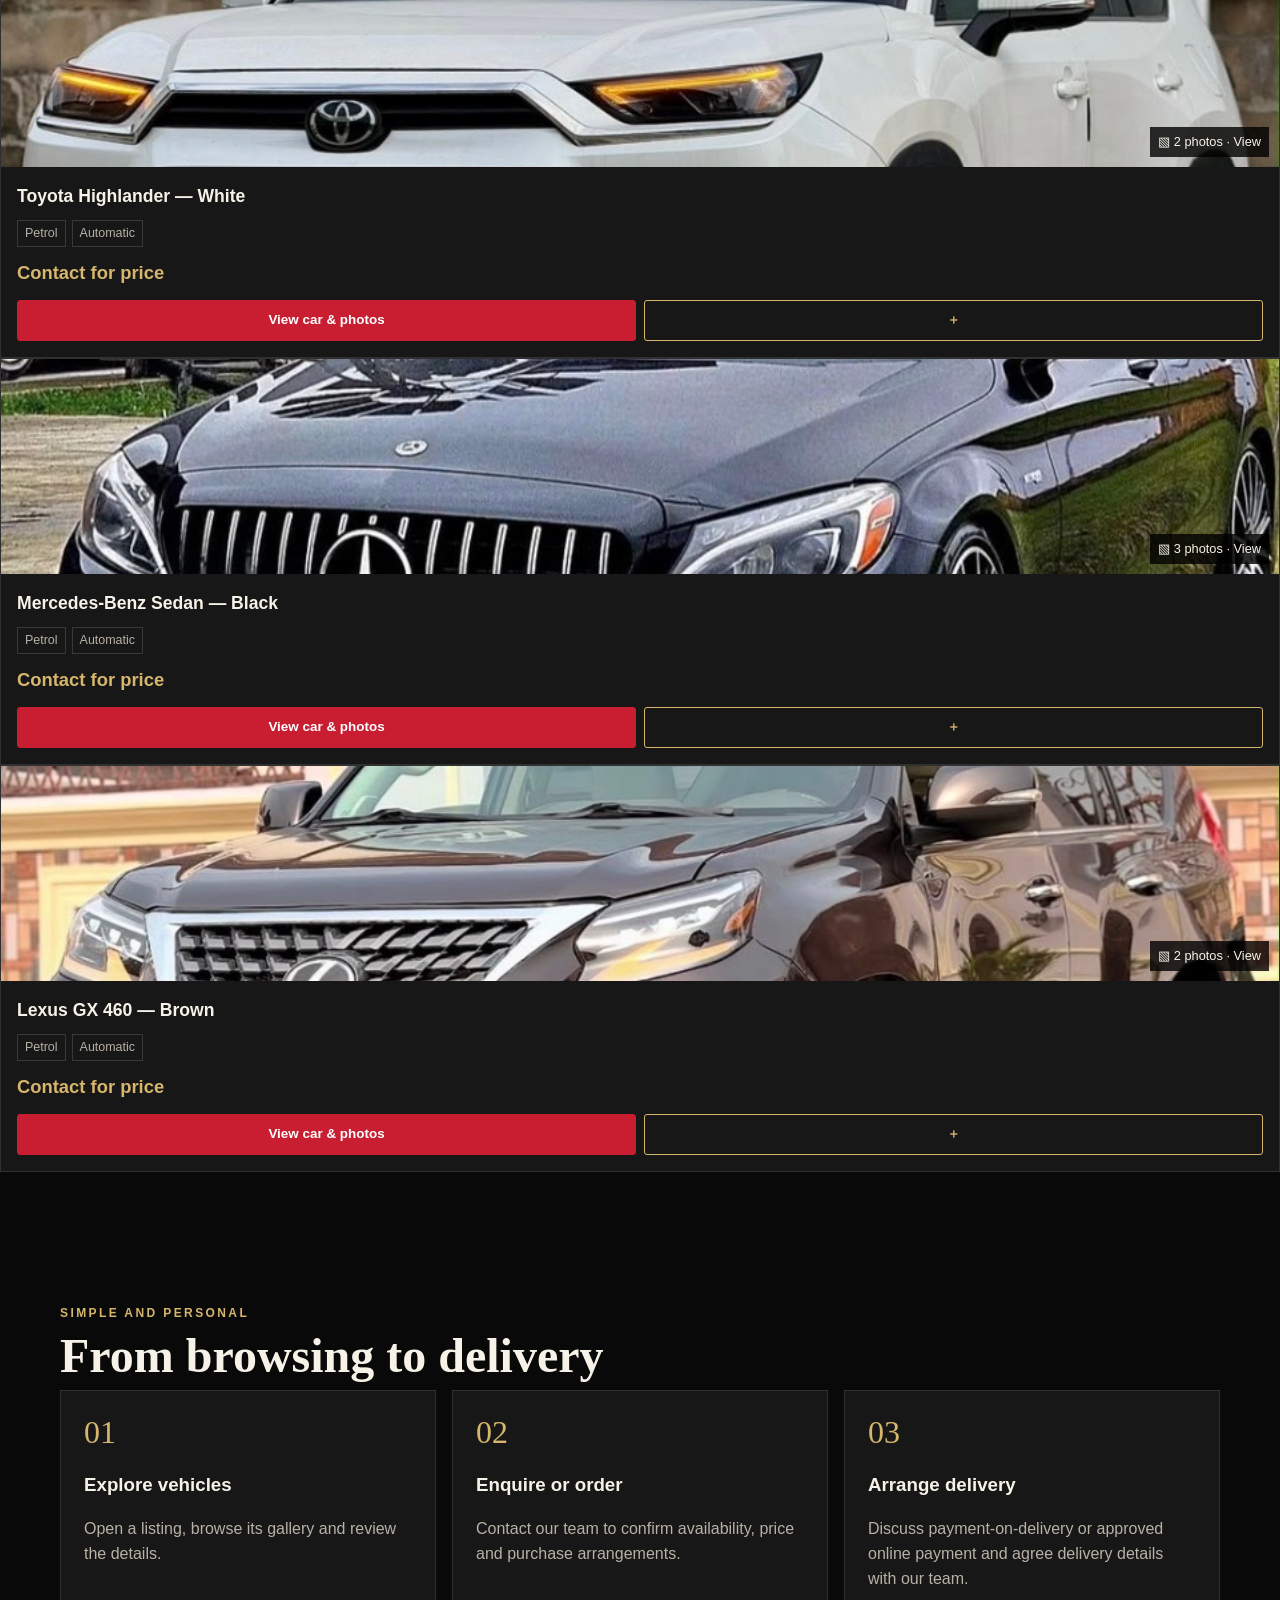
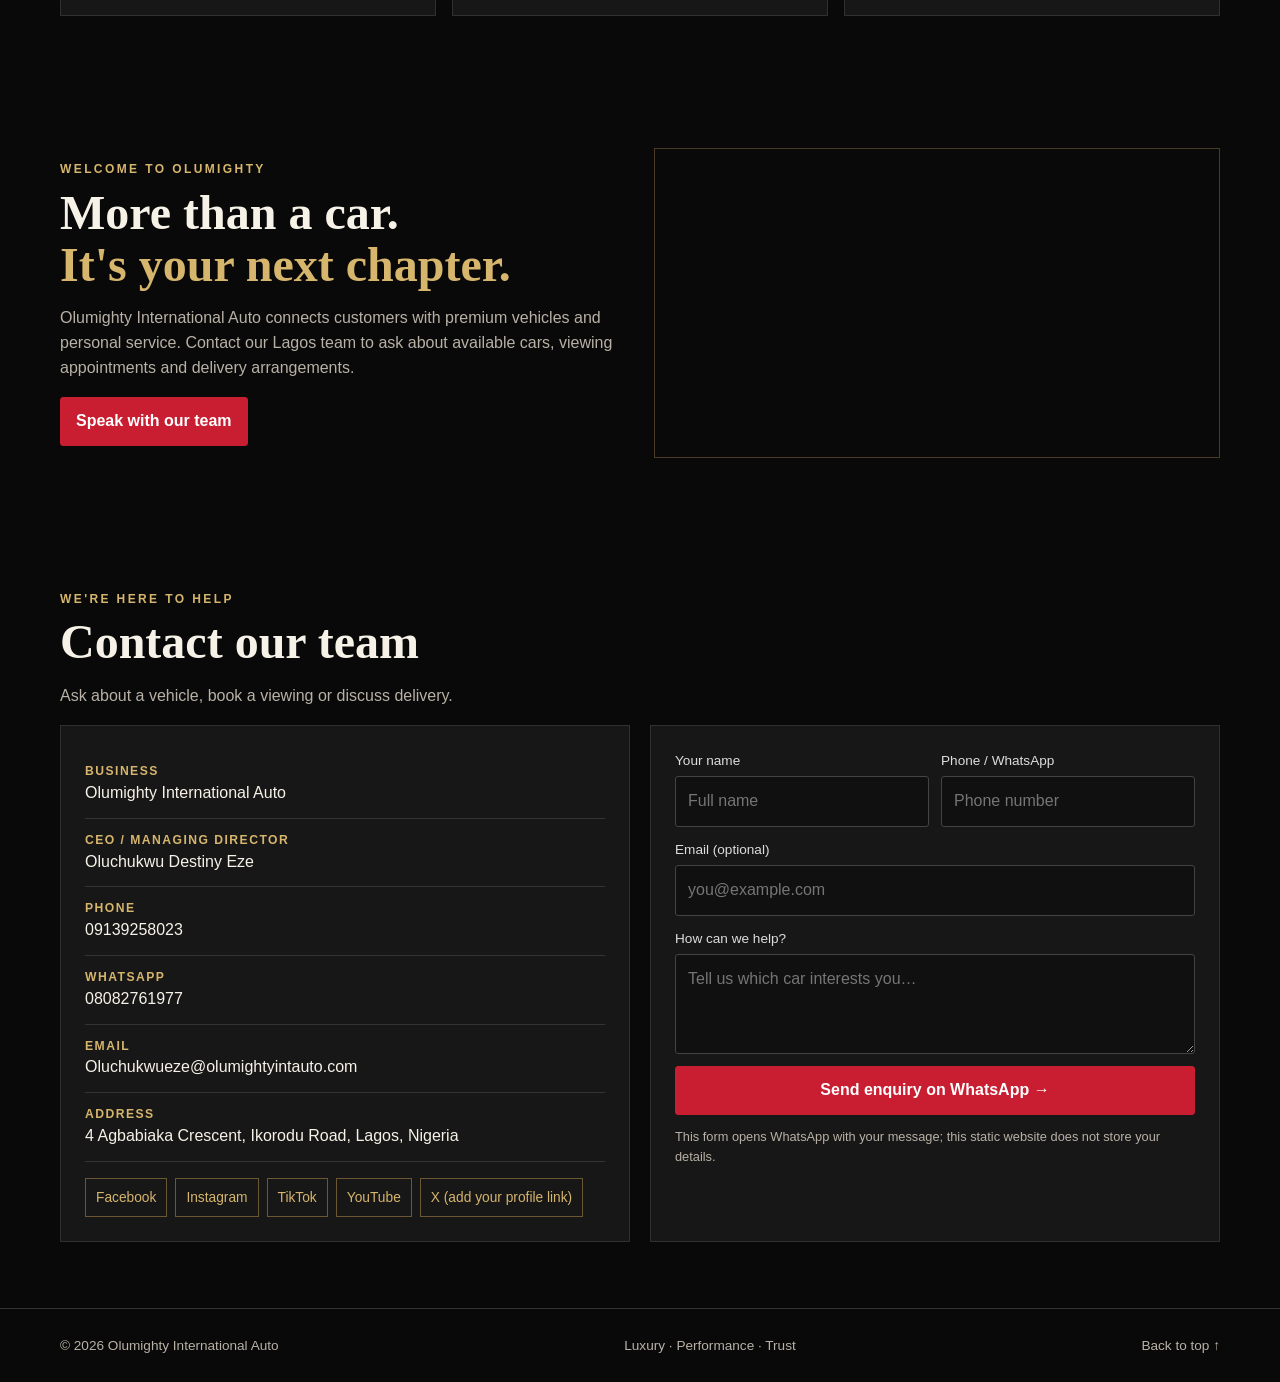
==== commit c7c39bae: "Update index.html" ====
--- a/index.html
+++ b/index.html
@@ -154,6 +154,61 @@
       "images/IMG_3313.jpeg"
     ]
   }
+  ,
+  {
+    id: 10,
+    name: 'Toyota Highlander — Blue',
+    price: 'Contact for price',
+    year: '',
+    fuel: 'Petrol',
+    transmission: 'Automatic',
+    description: 'BLUE EXTERIOR. Toyota Highlander SUV. Contact Olumighty International Auto in Lagos to confirm the model year, specifications, availability and selling price.',
+    photos: [
+      'images/IMG_3322.jpeg',
+      'images/IMG_3321.jpeg',
+      'images/IMG_3320.jpeg'
+    ]
+  },
+  {
+    id: 11,
+    name: 'Toyota Highlander — White',
+    price: 'Contact for price',
+    year: '',
+    fuel: 'Petrol',
+    transmission: 'Automatic',
+    description: 'WHITE EXTERIOR. Toyota Highlander SUV. Contact Olumighty International Auto in Lagos to confirm the model year, specifications, availability and selling price.',
+    photos: [
+      'images/IMG_3323.jpeg',
+      'images/IMG_3324.jpeg'
+    ]
+  },
+  {
+    id: 12,
+    name: 'Mercedes-Benz Sedan — Black',
+    price: 'Contact for price',
+    year: '',
+    fuel: 'Petrol',
+    transmission: 'Automatic',
+    description: 'BLACK EXTERIOR, AMG-STYLE FRONT GRILLE. Mercedes-Benz sedan. Confirm the exact model, year, specifications and selling price with Olumighty International Auto.',
+    photos: [
+      'images/IMG_3331.jpeg',
+      'images/IMG_3332.jpeg',
+      'images/IMG_3333.jpeg'
+    ]
+  },
+  {
+    id: 13,
+    name: 'Lexus GX 460 — Brown',
+    price: 'Contact for price',
+    year: '',
+    fuel: 'Petrol',
+    transmission: 'Automatic',
+    description: 'BROWN EXTERIOR. Lexus GX 460 luxury SUV. Contact Olumighty International Auto in Lagos to confirm the model year, specifications, availability and selling price.',
+    photos: [
+      'images/IMG_3355.jpeg',
+      'images/IMG_3351.jpeg'
+    ]
+  }
 ];
   let selected=null,photoIndex=0,shortlist=[]; el=id=>document.getElementById(id);function safe(s){return String(s??'').replace(/[&<>"']/g,c=>({'&':'&amp;','<':'&lt;','>':'&gt;','"':'&quot;',"'":'&#39;'}[c]))}
 function wa(text){return 'https://wa.me/2348082761977?text='+encodeURIComponent(text)}
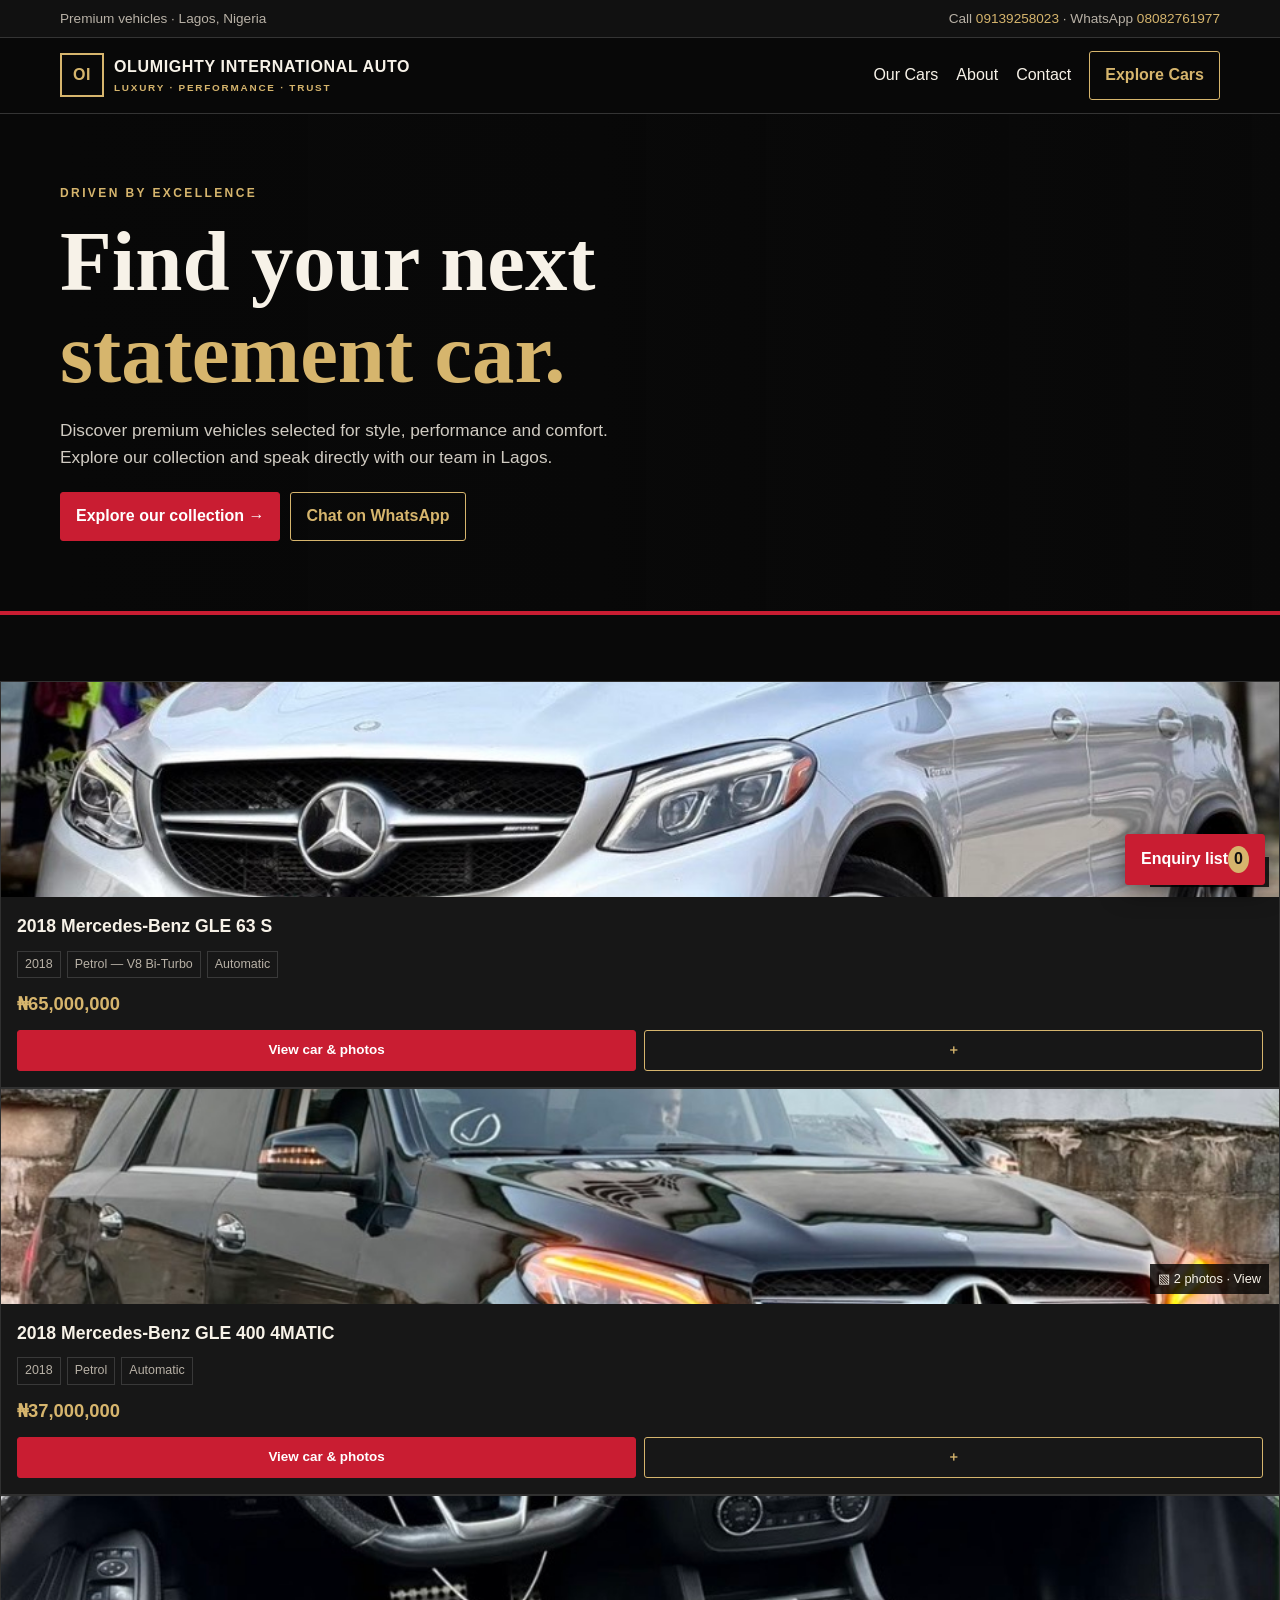
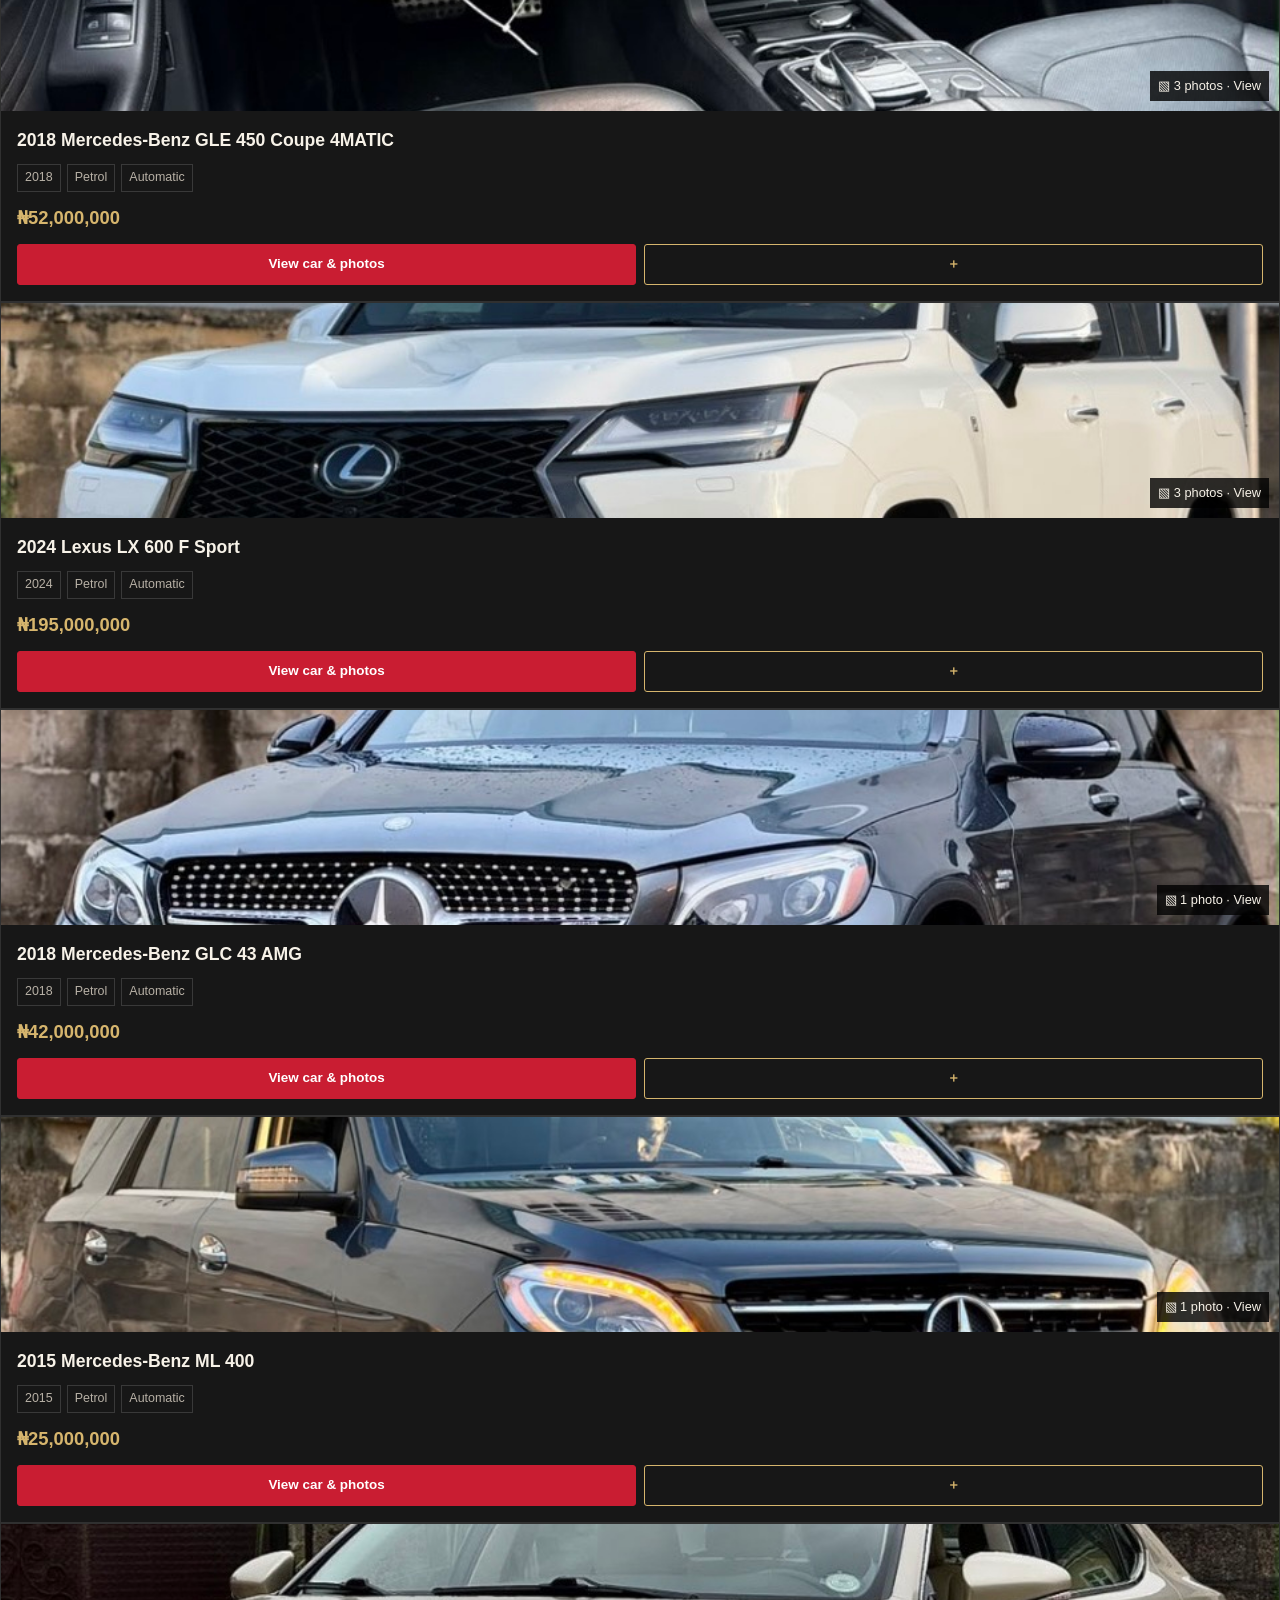
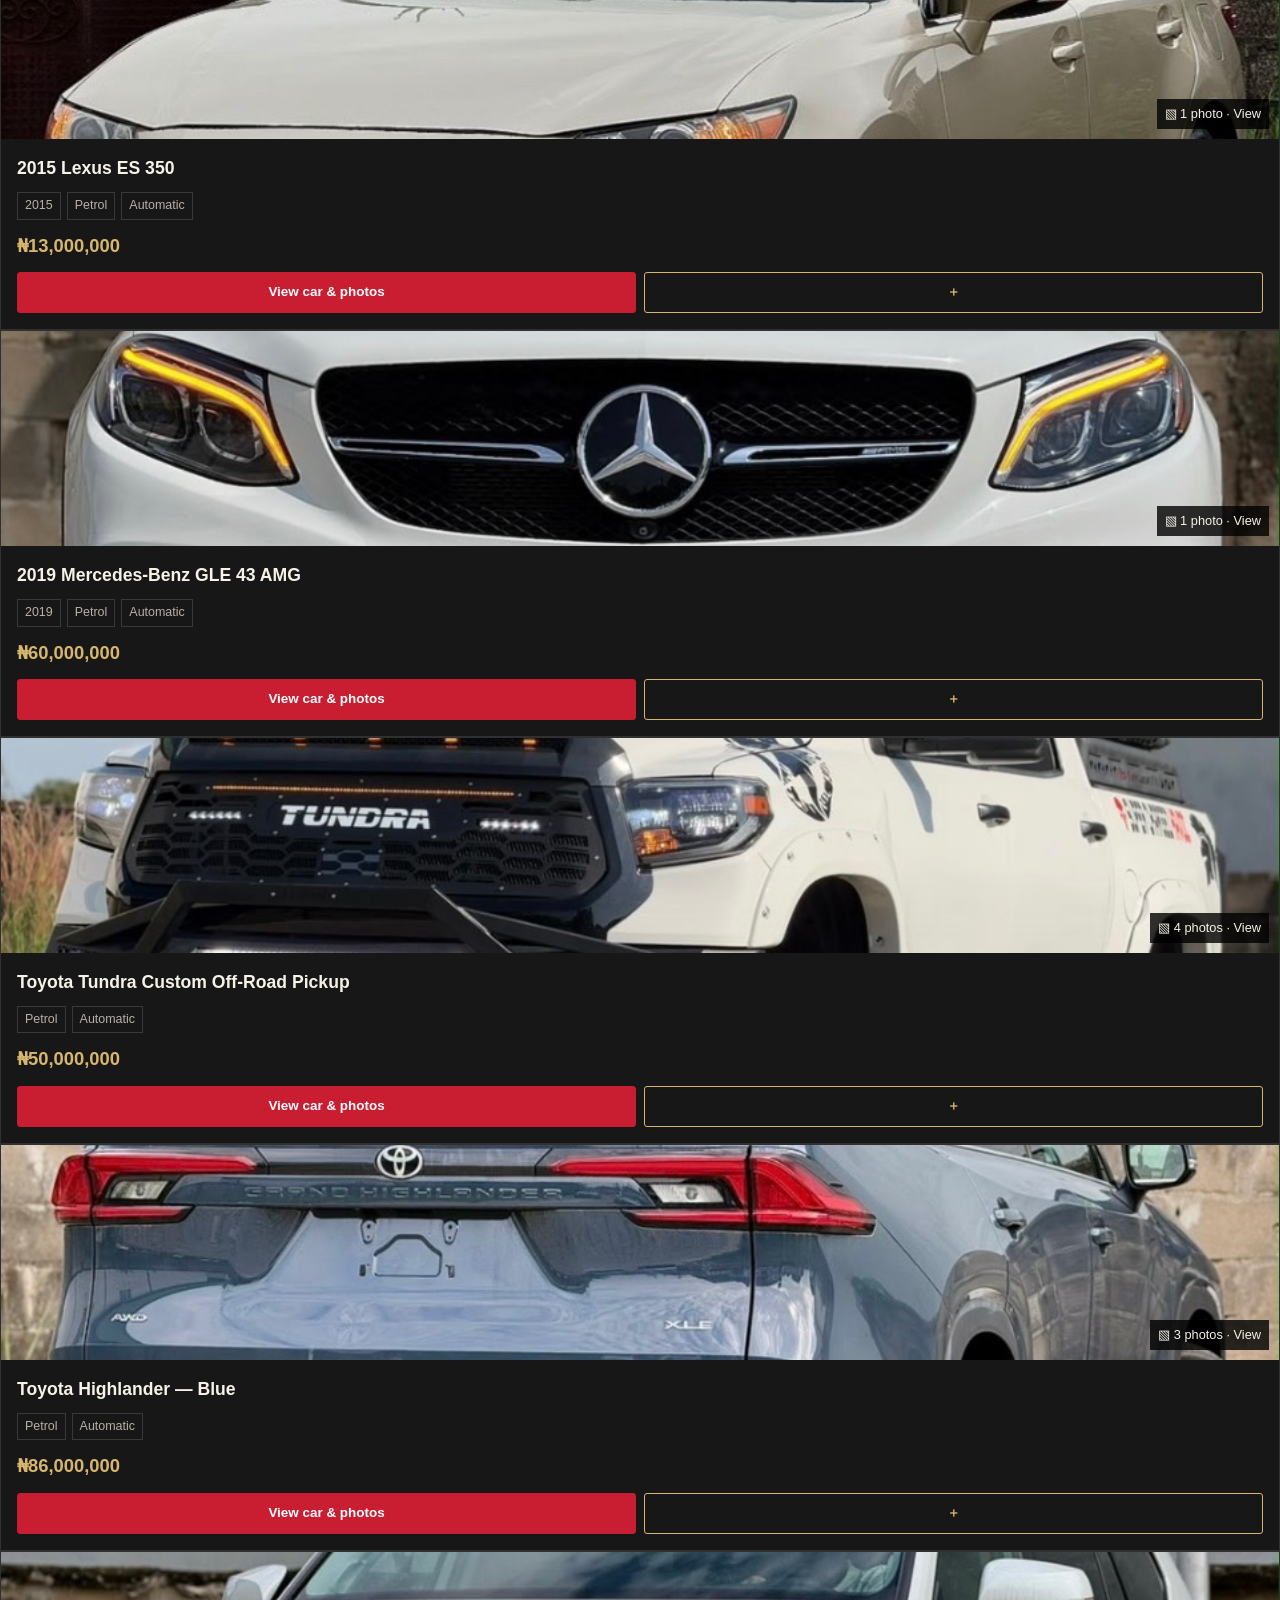
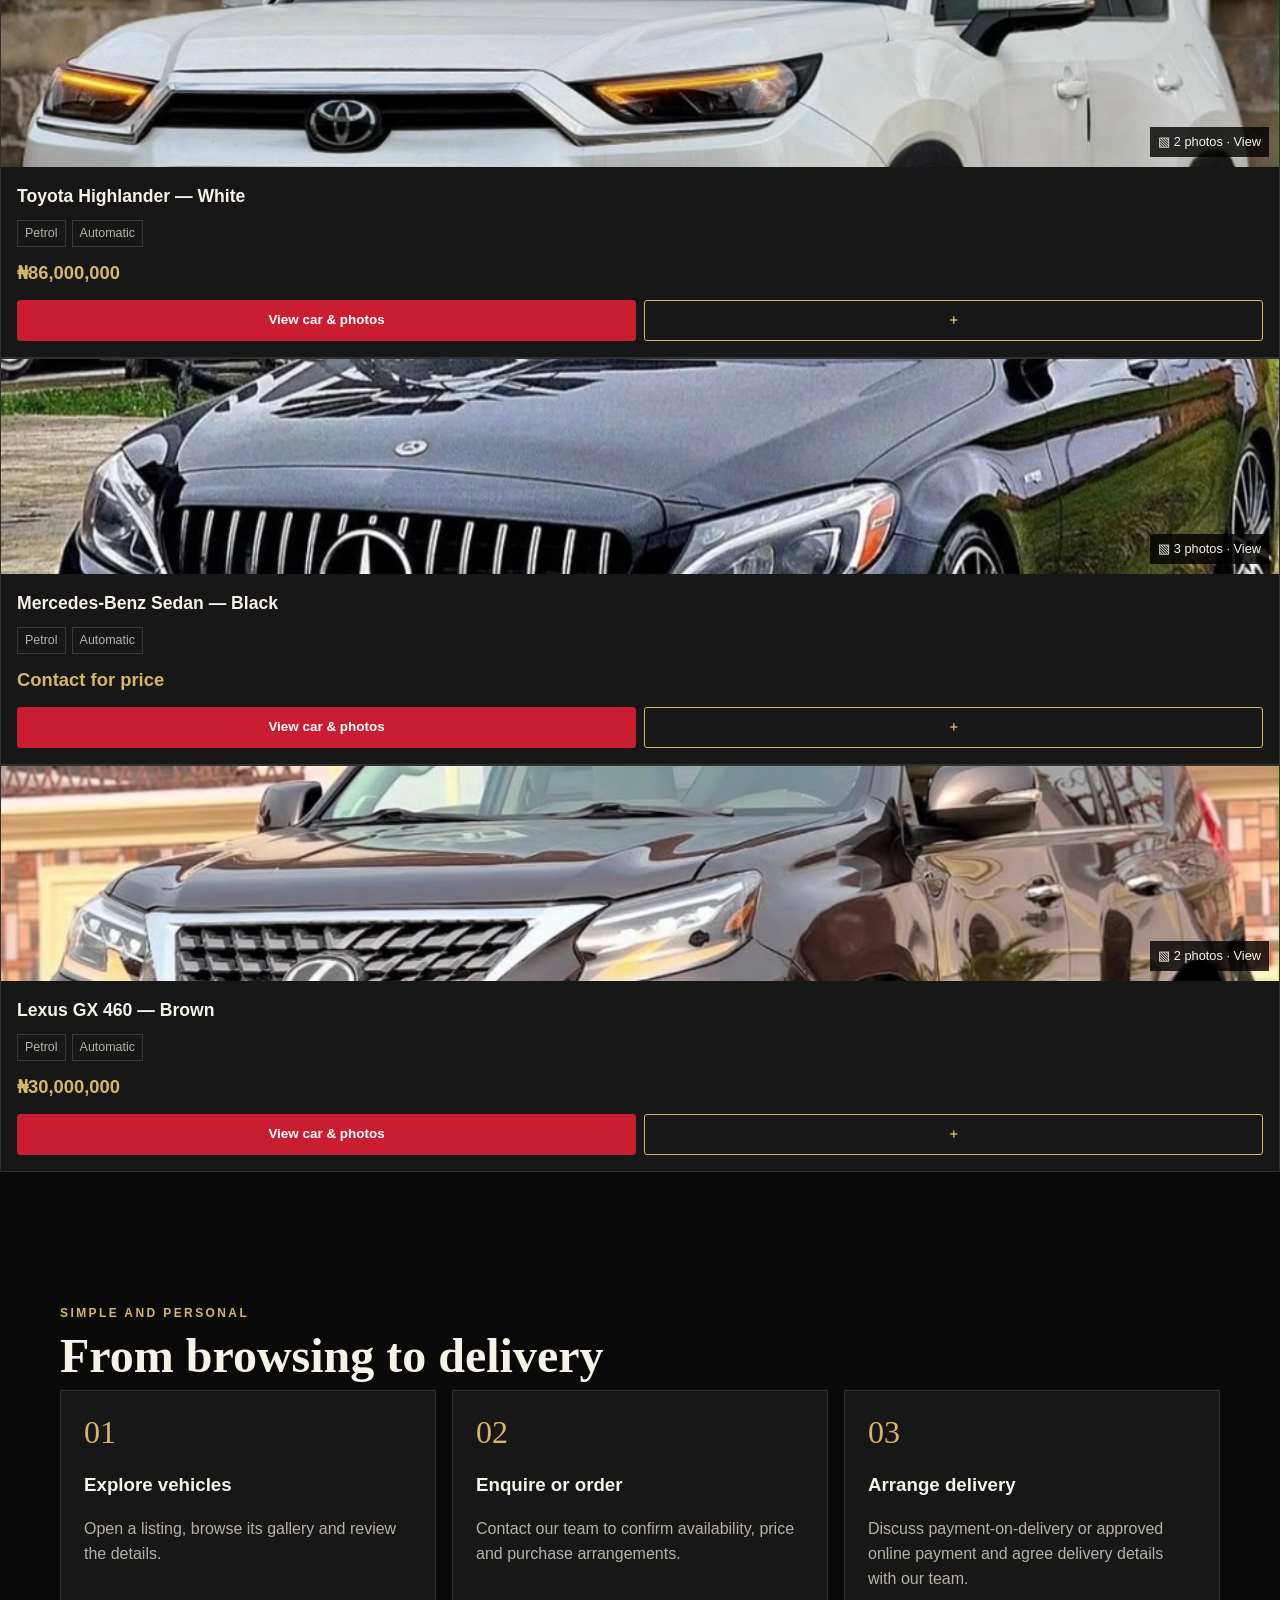
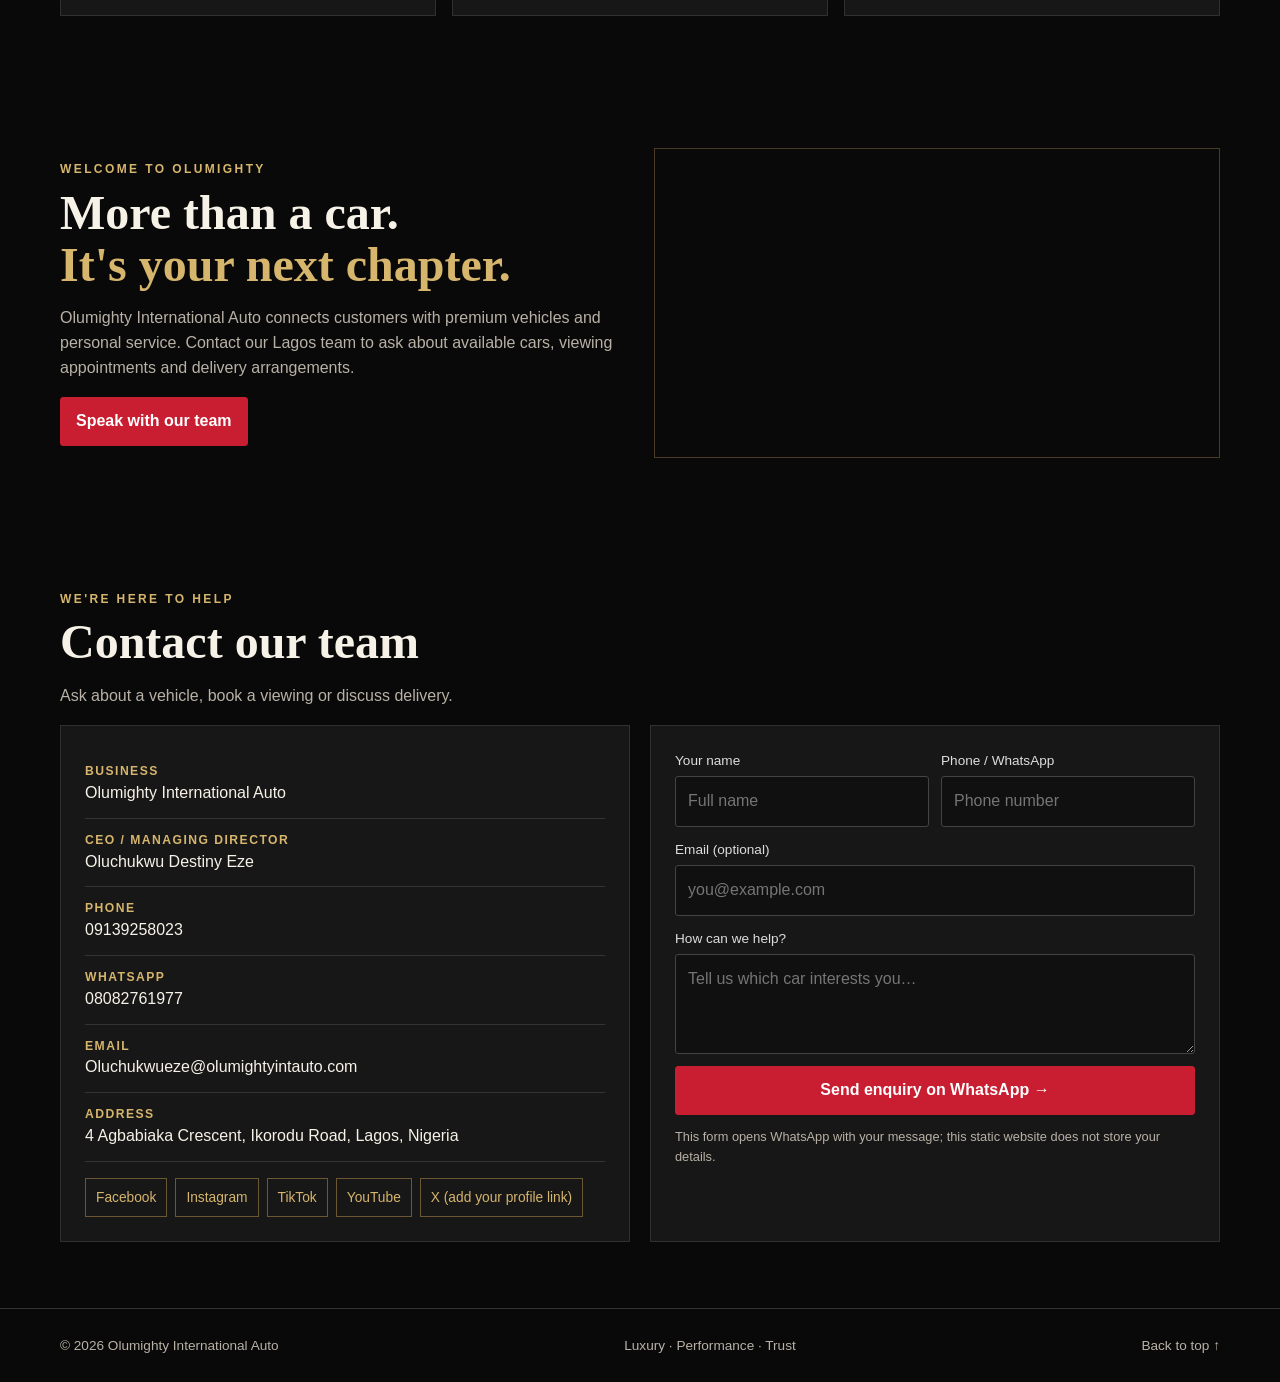
==== commit 6f7ba959: "Update index.html" ====
--- a/index.html
+++ b/index.html
@@ -158,7 +158,7 @@
   {
     id: 10,
     name: 'Toyota Highlander — Blue',
-    price: 'Contact for price',
+    price:"₦86,000,000",
     year: '',
     fuel: 'Petrol',
     transmission: 'Automatic',
@@ -172,7 +172,7 @@
   {
     id: 11,
     name: 'Toyota Highlander — White',
-    price: 'Contact for price',
+    price: '₦86,000,000',
     year: '',
     fuel: 'Petrol',
     transmission: 'Automatic',
@@ -199,7 +199,7 @@
   {
     id: 13,
     name: 'Lexus GX 460 — Brown',
-    price: 'Contact for price',
+    price: '₦30,000,000',
     year: '',
     fuel: 'Petrol',
     transmission: 'Automatic',
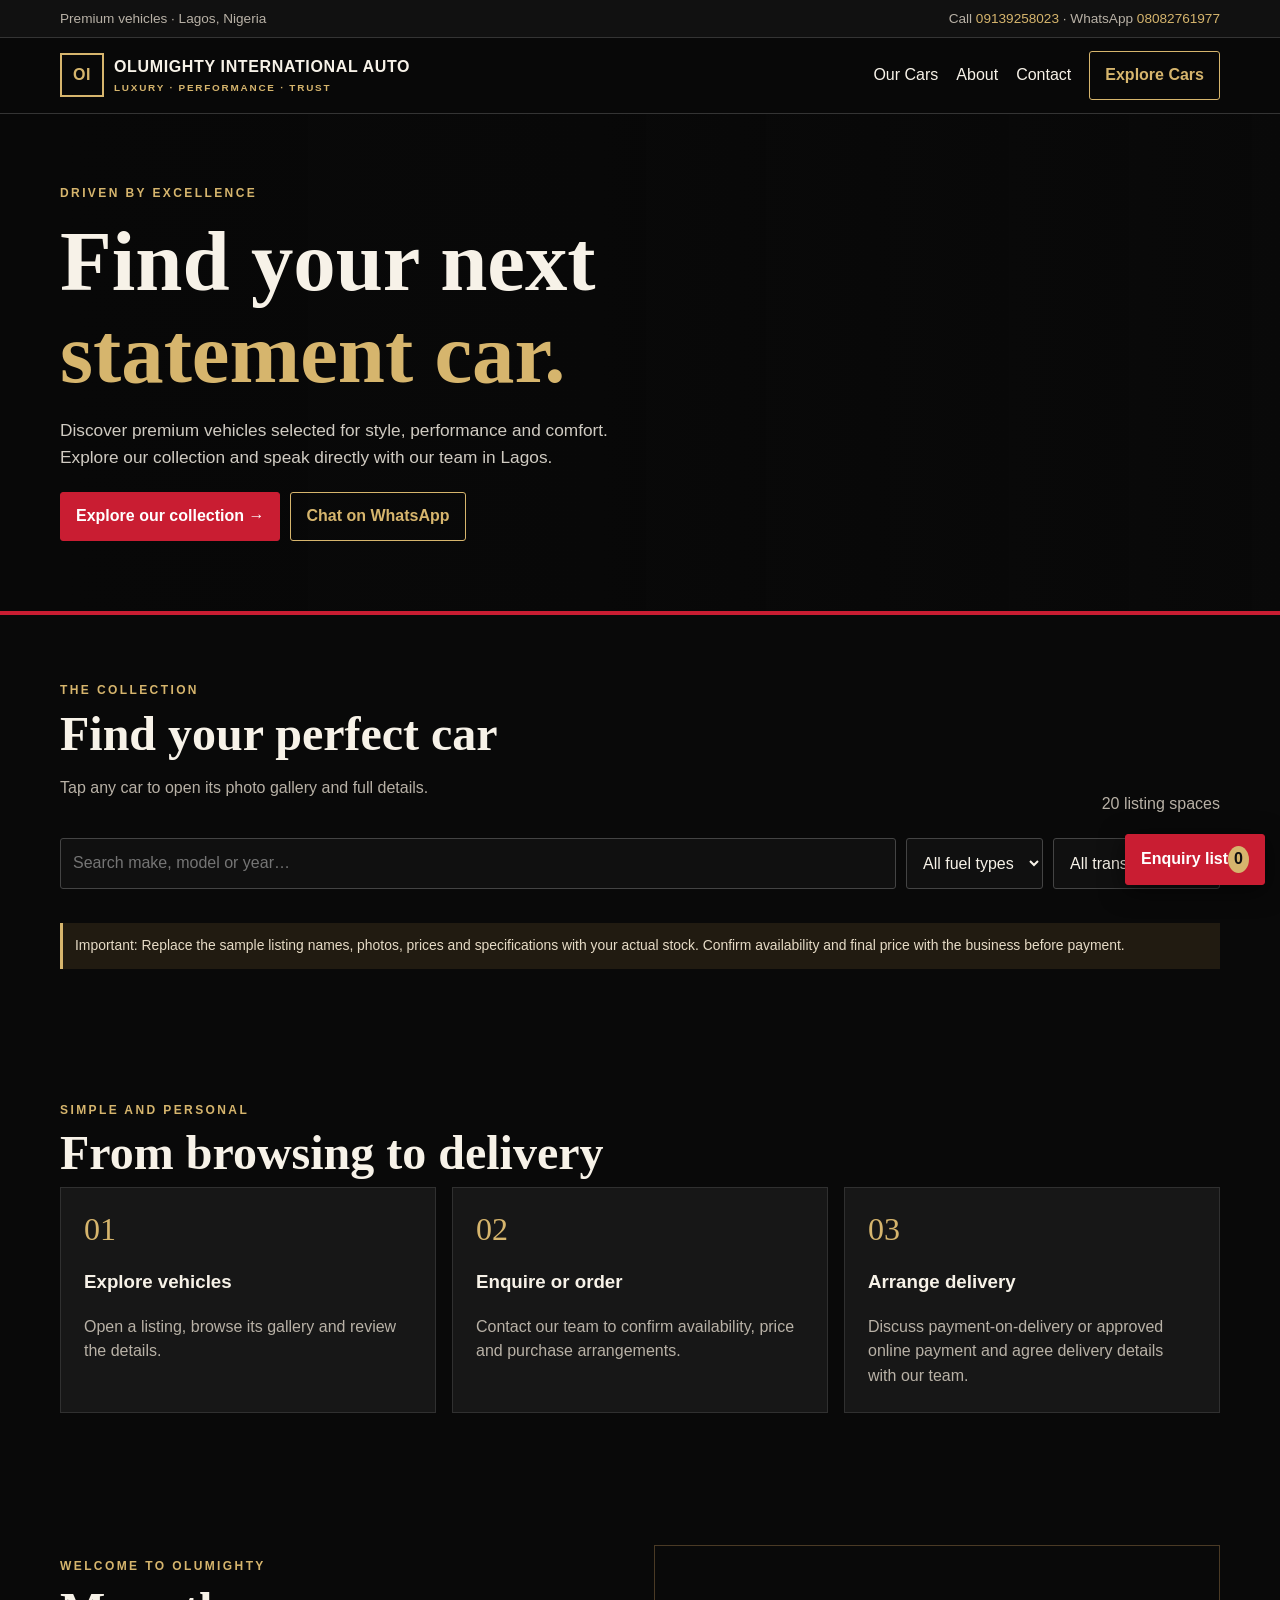
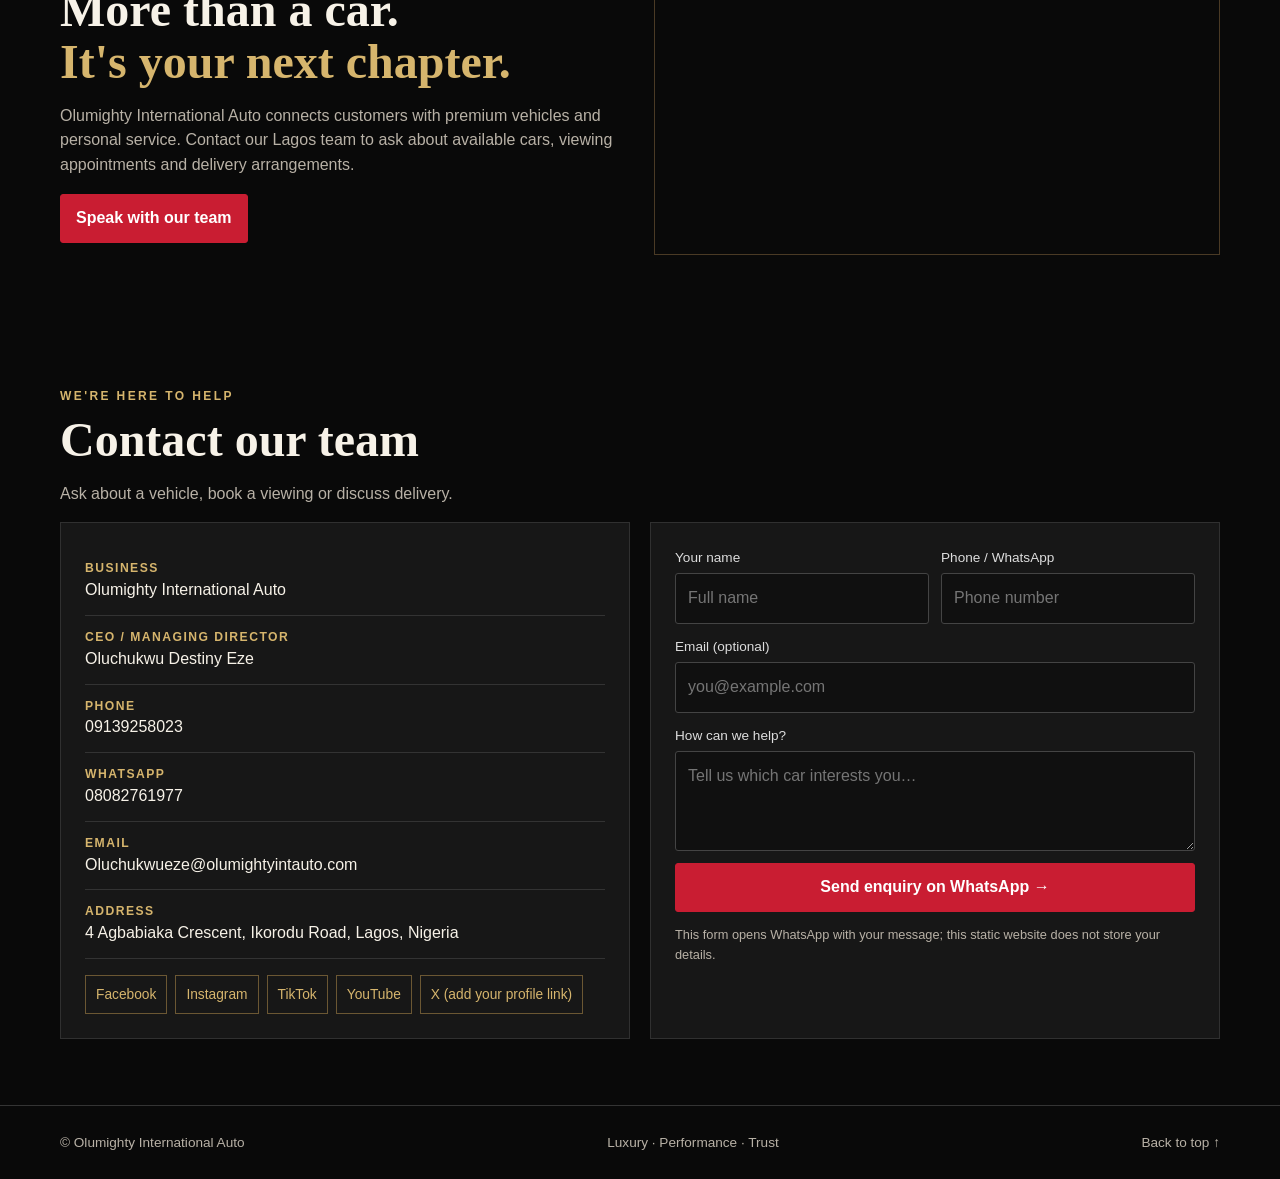
==== commit 9f89f183: "Update index.html" ====
--- a/index.html
+++ b/index.html
@@ -209,6 +209,37 @@
       'images/IMG_3351.jpeg'
     ]
   }
+},
+  {
+    id: 14,
+    name: '2018 Lexus RX350 F Sport',
+    price: '₦41,000,000',
+    year: '2018',
+    fuel: 'Petrol',
+    transmission: 'Automatic',
+    description: '2018 LEXUS RX350 F SPORT — BLACK EXTERIOR. Premium luxury SUV featuring F Sport styling, signature Lexus spindle grille, sporty alloy wheels and elegant interior. Price: ₦41,000,000. Contact Olumighty International Auto in Lagos for enquiries.',
+    photos: [
+      'images/IMG_3335.jpeg',
+      'images/IMG_3337.jpeg',
+      'images/IMG_3336.jpeg'
+    ]
+  },
+  {
+    id: 15,
+    name: '2018 Mercedes-Benz GLC43 AMG',
+    price: '₦39,000,000',
+    year: '2018',
+    fuel: 'Petrol',
+    transmission: 'Automatic',
+    description: 'TOKUNBO — 2018 MERCEDES-BENZ GLC43 AMG. Premium AMG performance SUV with sporty styling and luxurious comfort. Price: ₦39,000,000. Contact Olumighty International Auto in Lagos to confirm availability and arrange viewing.',
+    photos: [
+      'images/IMG_3447.jpeg',
+      'images/IMG_3449.jpeg',
+      'images/IMG_3450.jpeg',
+      'images/IMG_3448.jpeg',
+      'images/IMG_3451.jpeg'
+    ]
+  }
 ];
   let selected=null,photoIndex=0,shortlist=[]; el=id=>document.getElementById(id);function safe(s){return String(s??'').replace(/[&<>"']/g,c=>({'&':'&amp;','<':'&lt;','>':'&gt;','"':'&quot;',"'":'&#39;'}[c]))}
 function wa(text){return 'https://wa.me/2348082761977?text='+encodeURIComponent(text)}
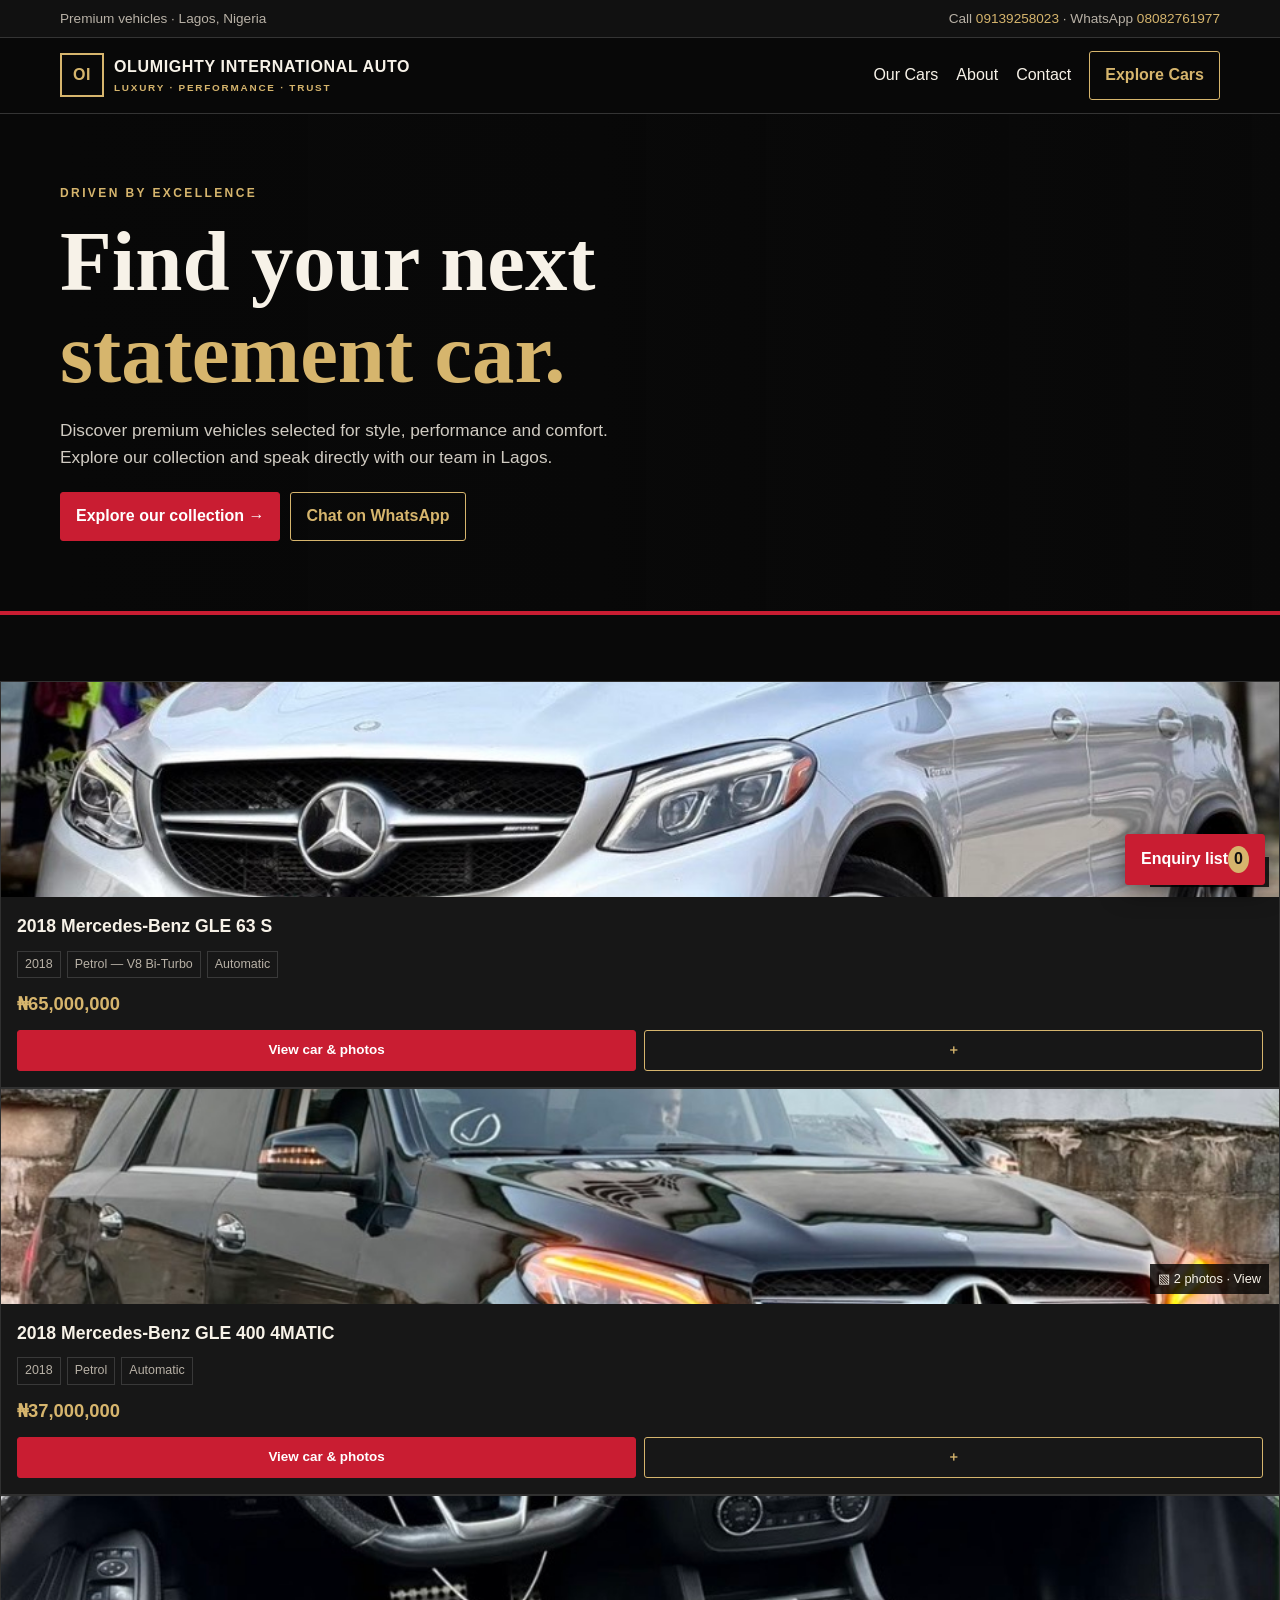
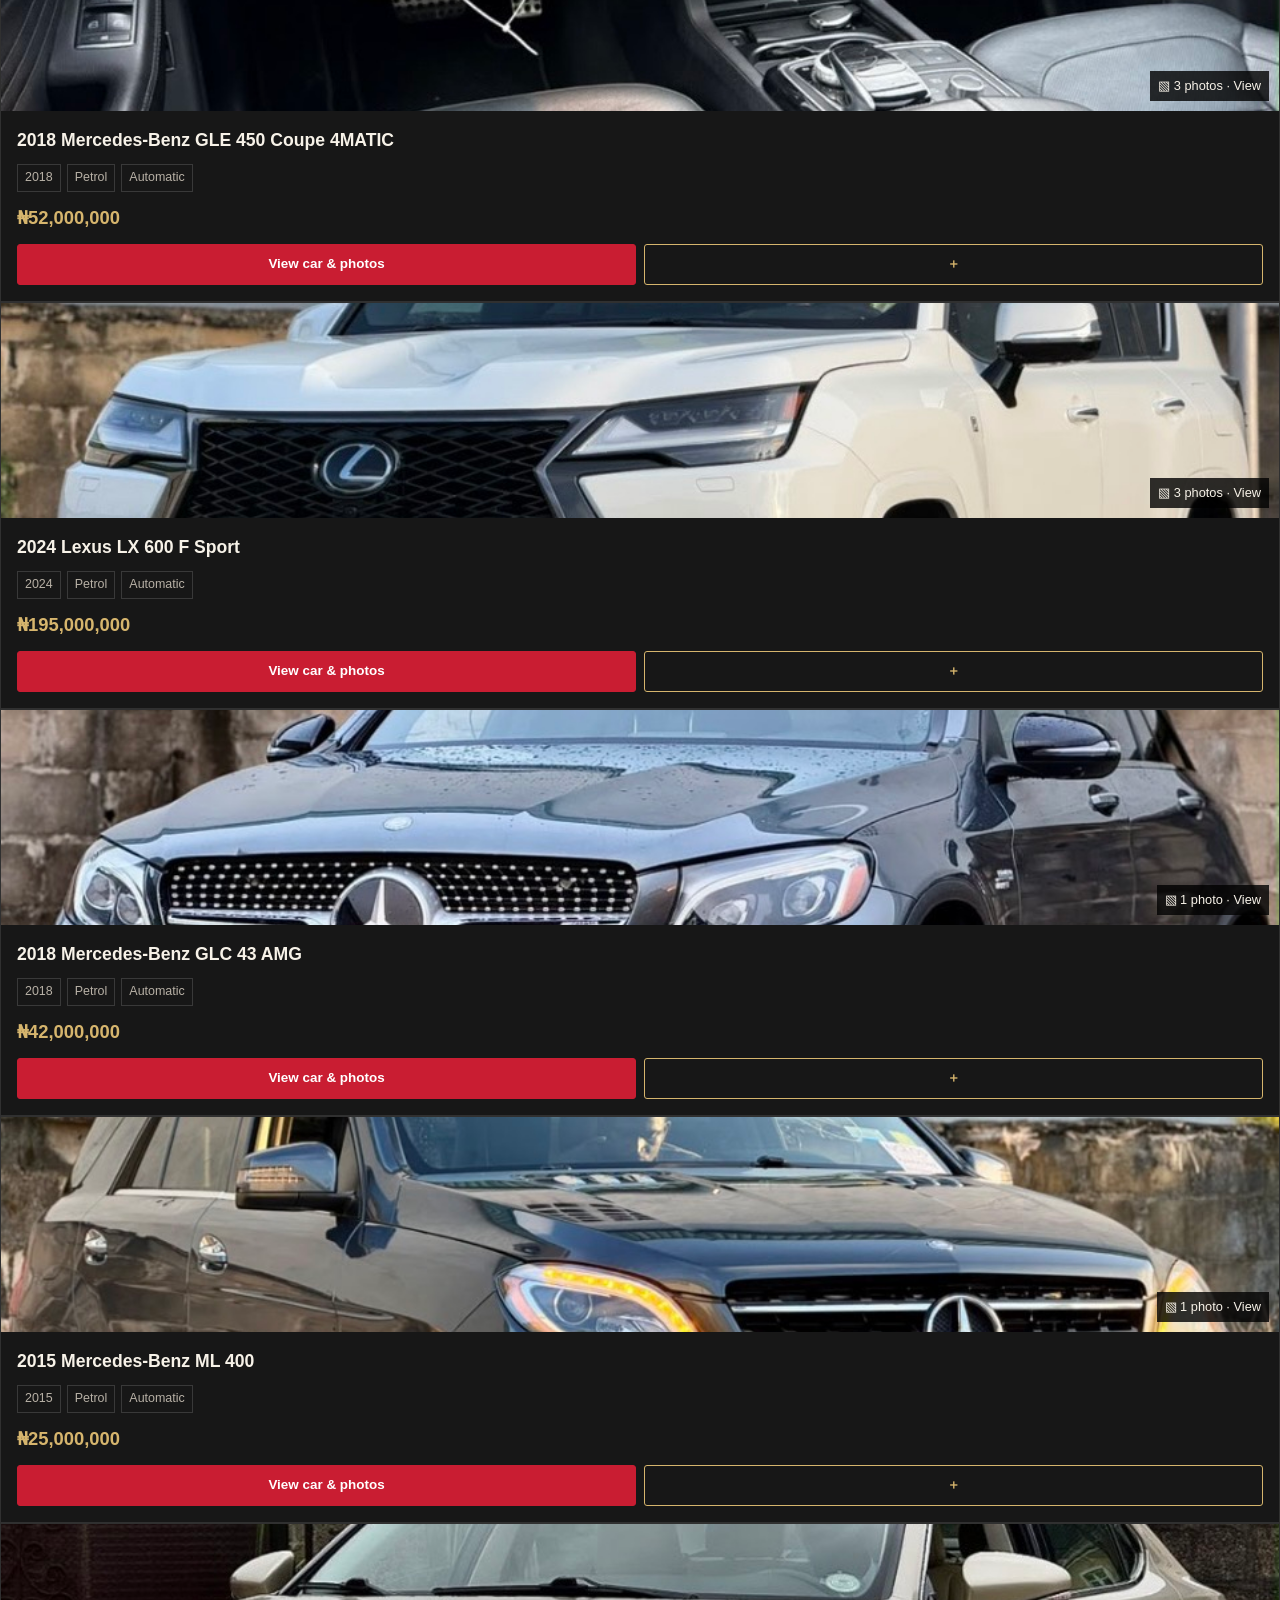
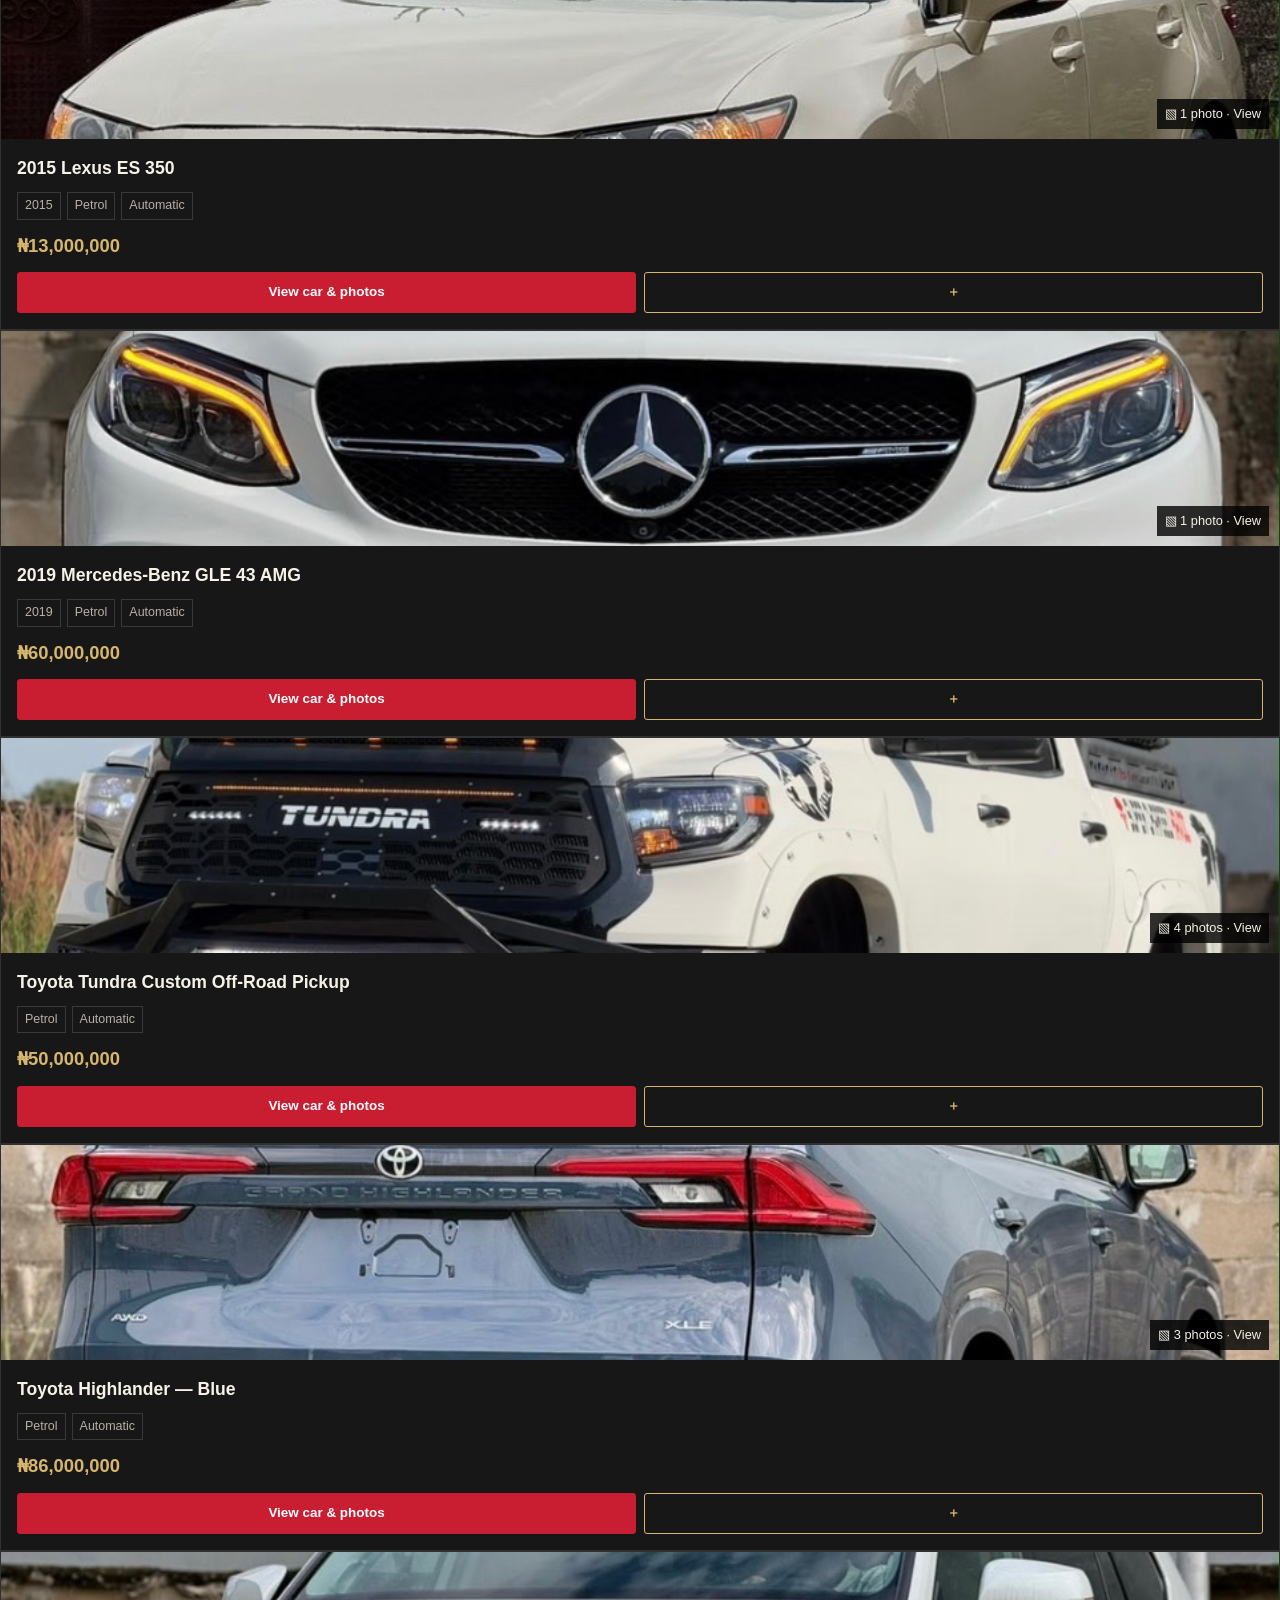
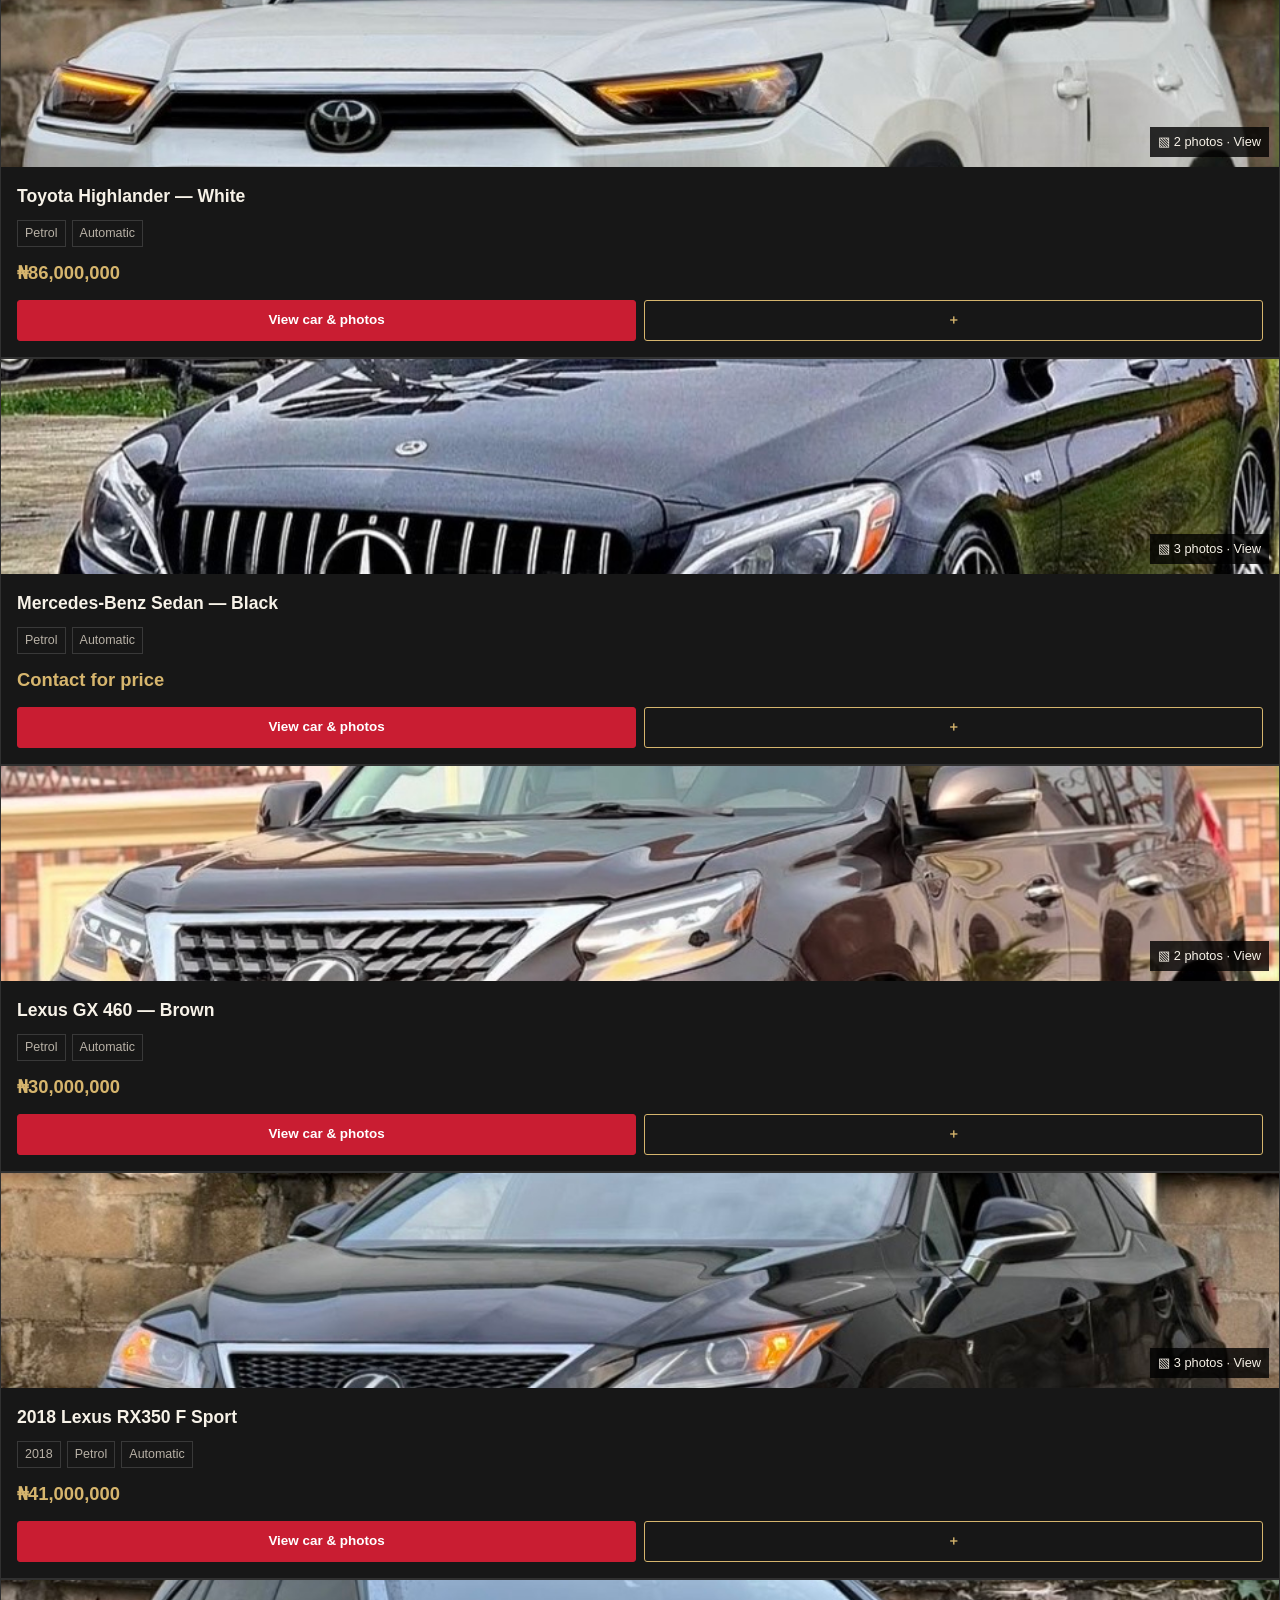
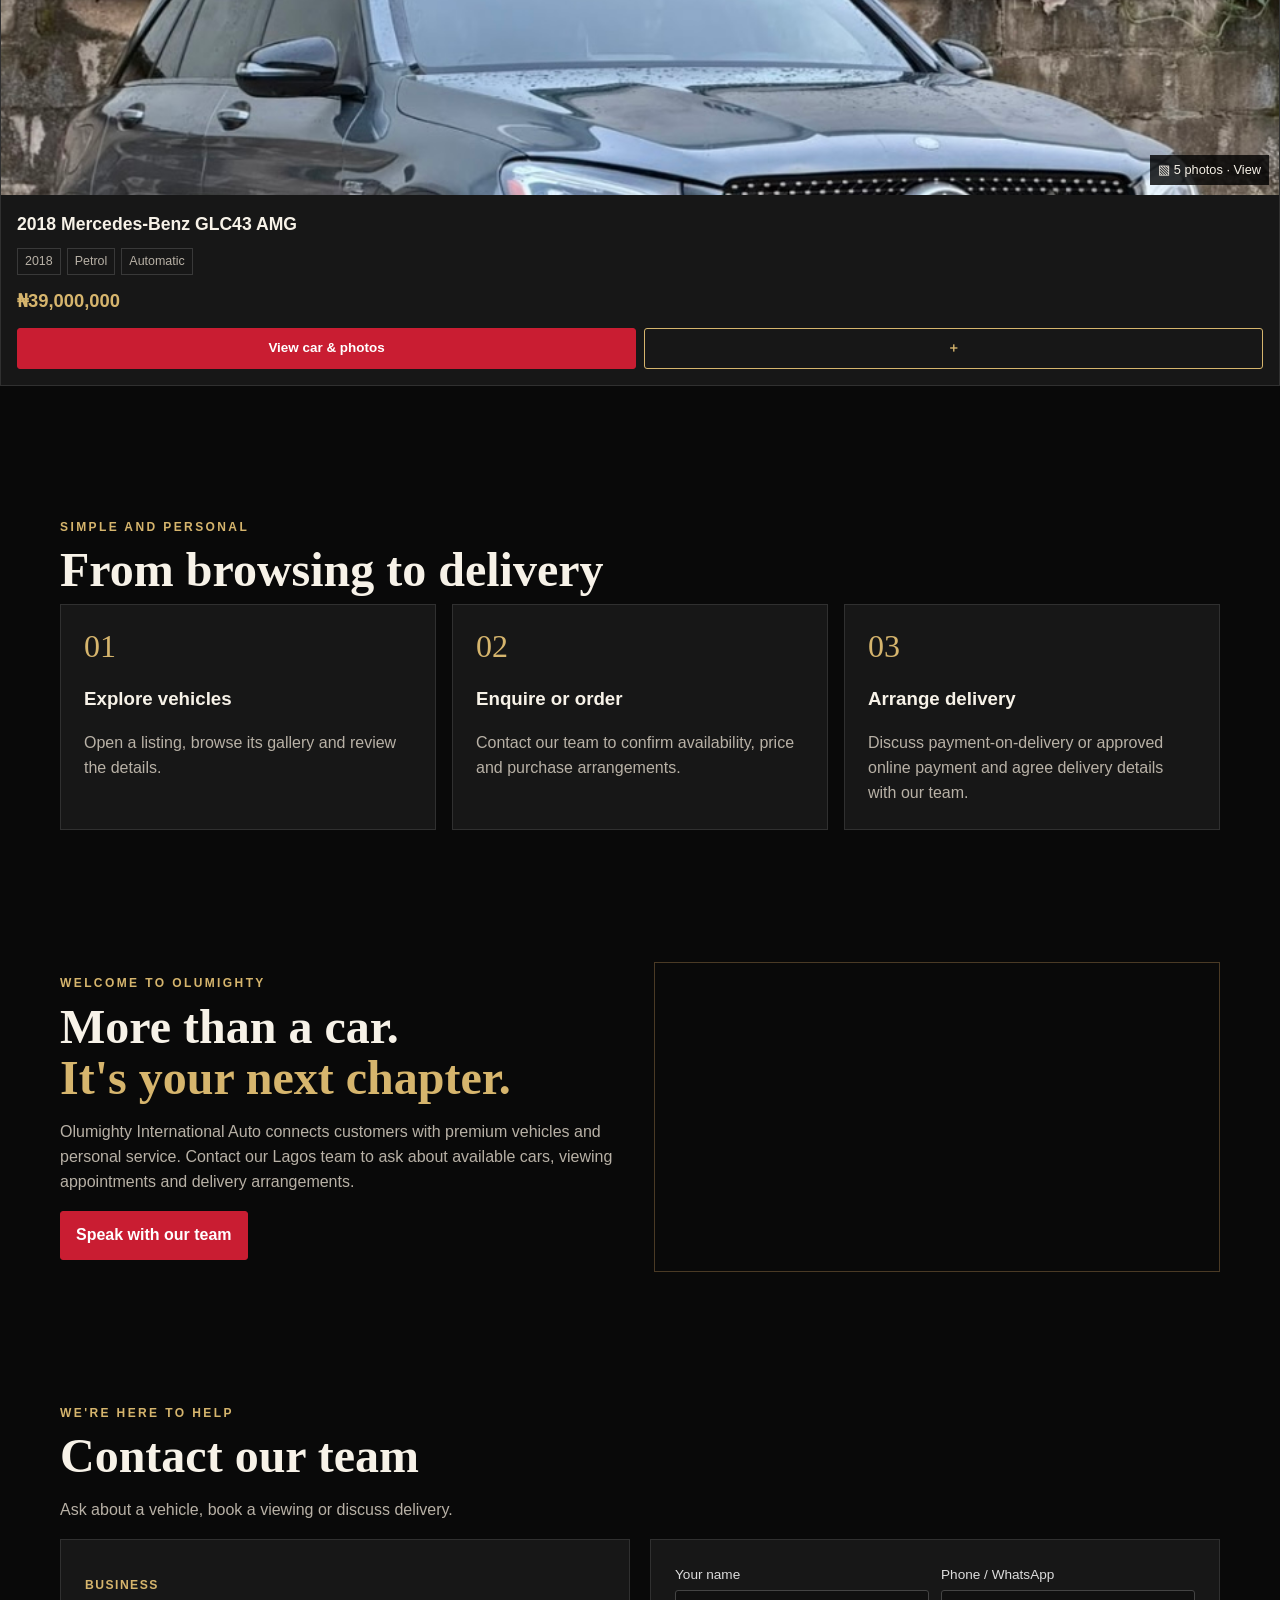
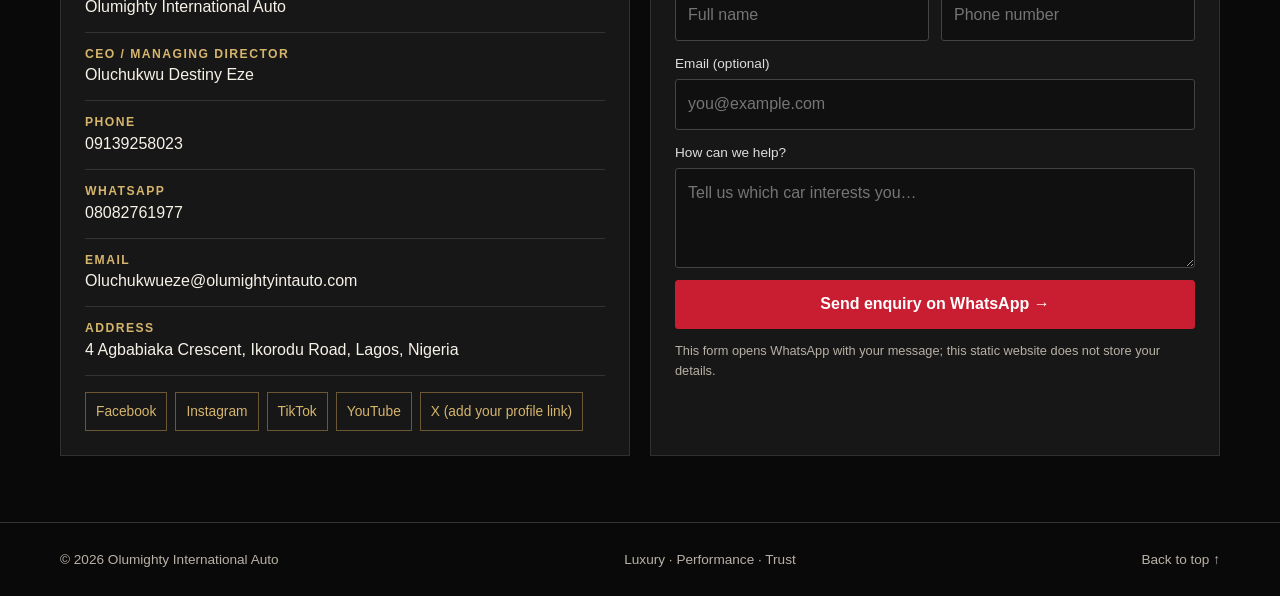
==== commit c1abfca0: "Update index.html" ====
--- a/index.html
+++ b/index.html
@@ -208,7 +208,6 @@
       'images/IMG_3355.jpeg',
       'images/IMG_3351.jpeg'
     ]
-  }
 },
   {
     id: 14,
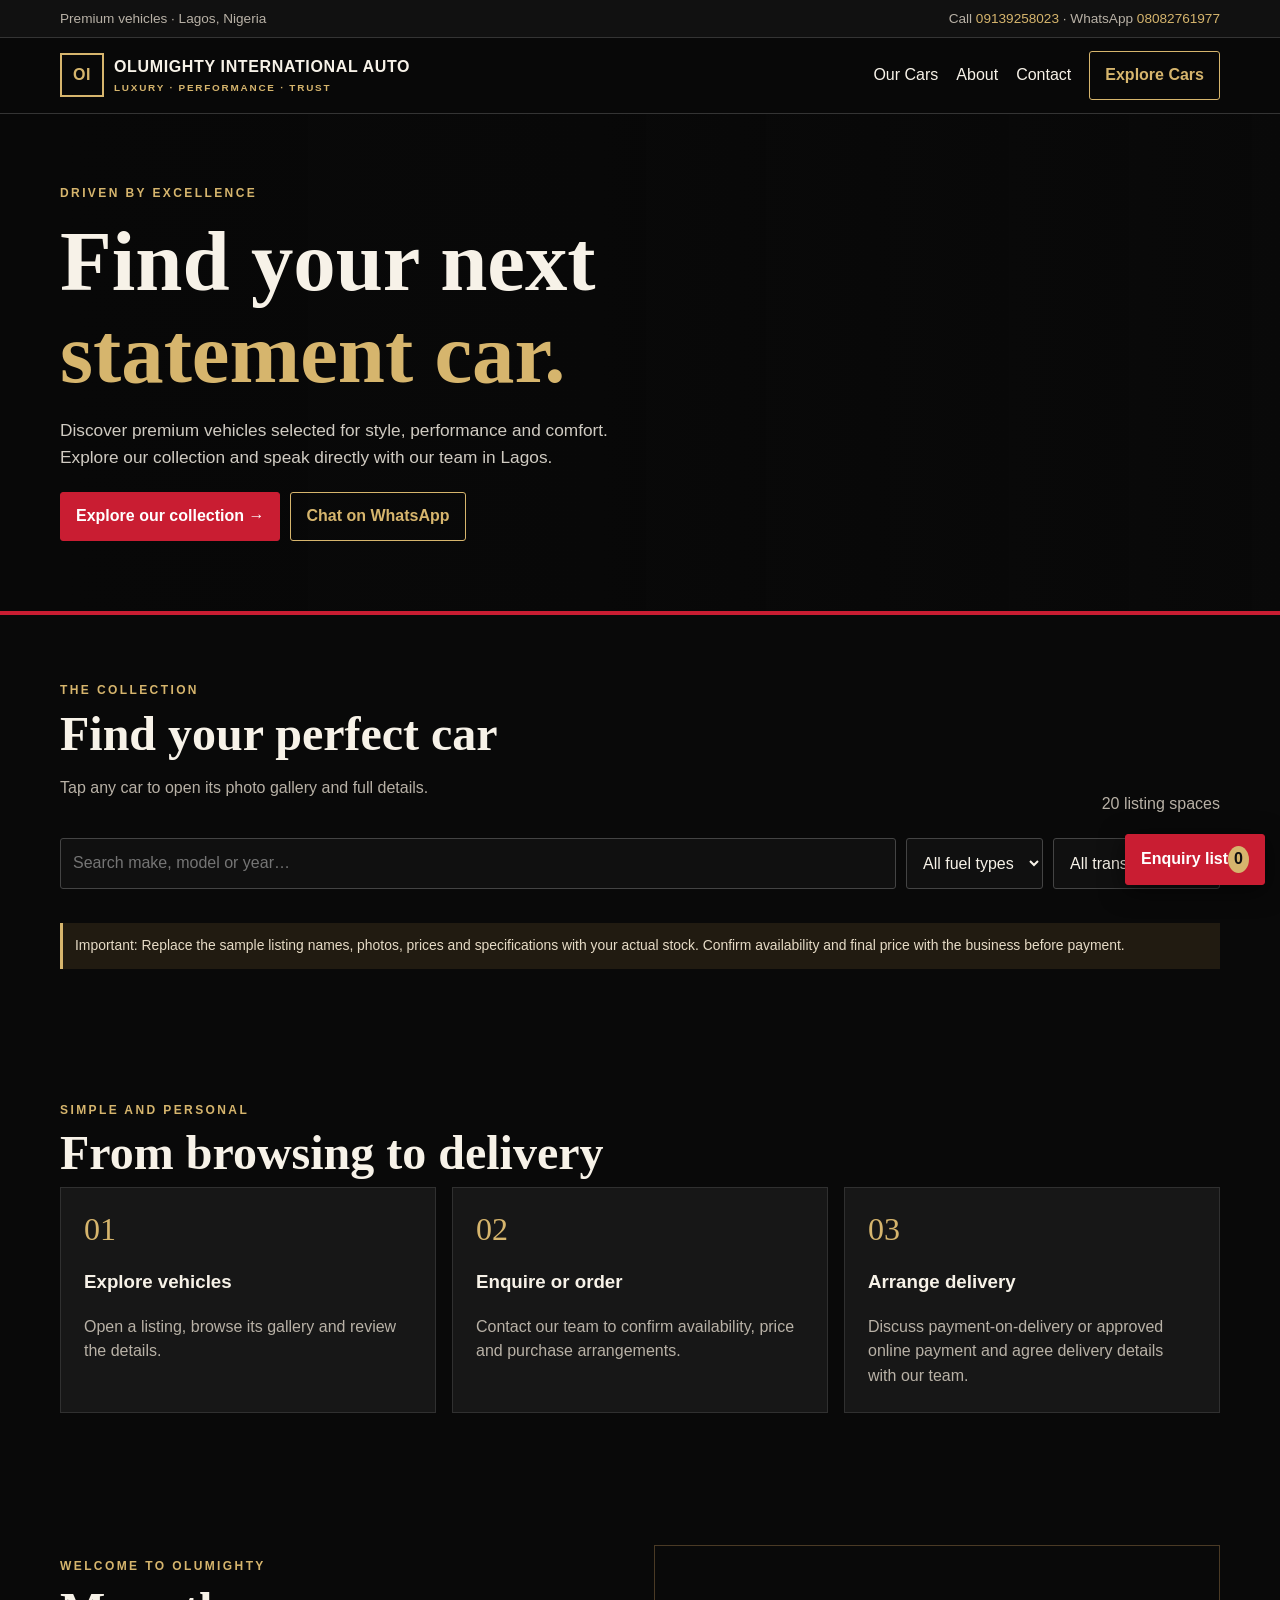
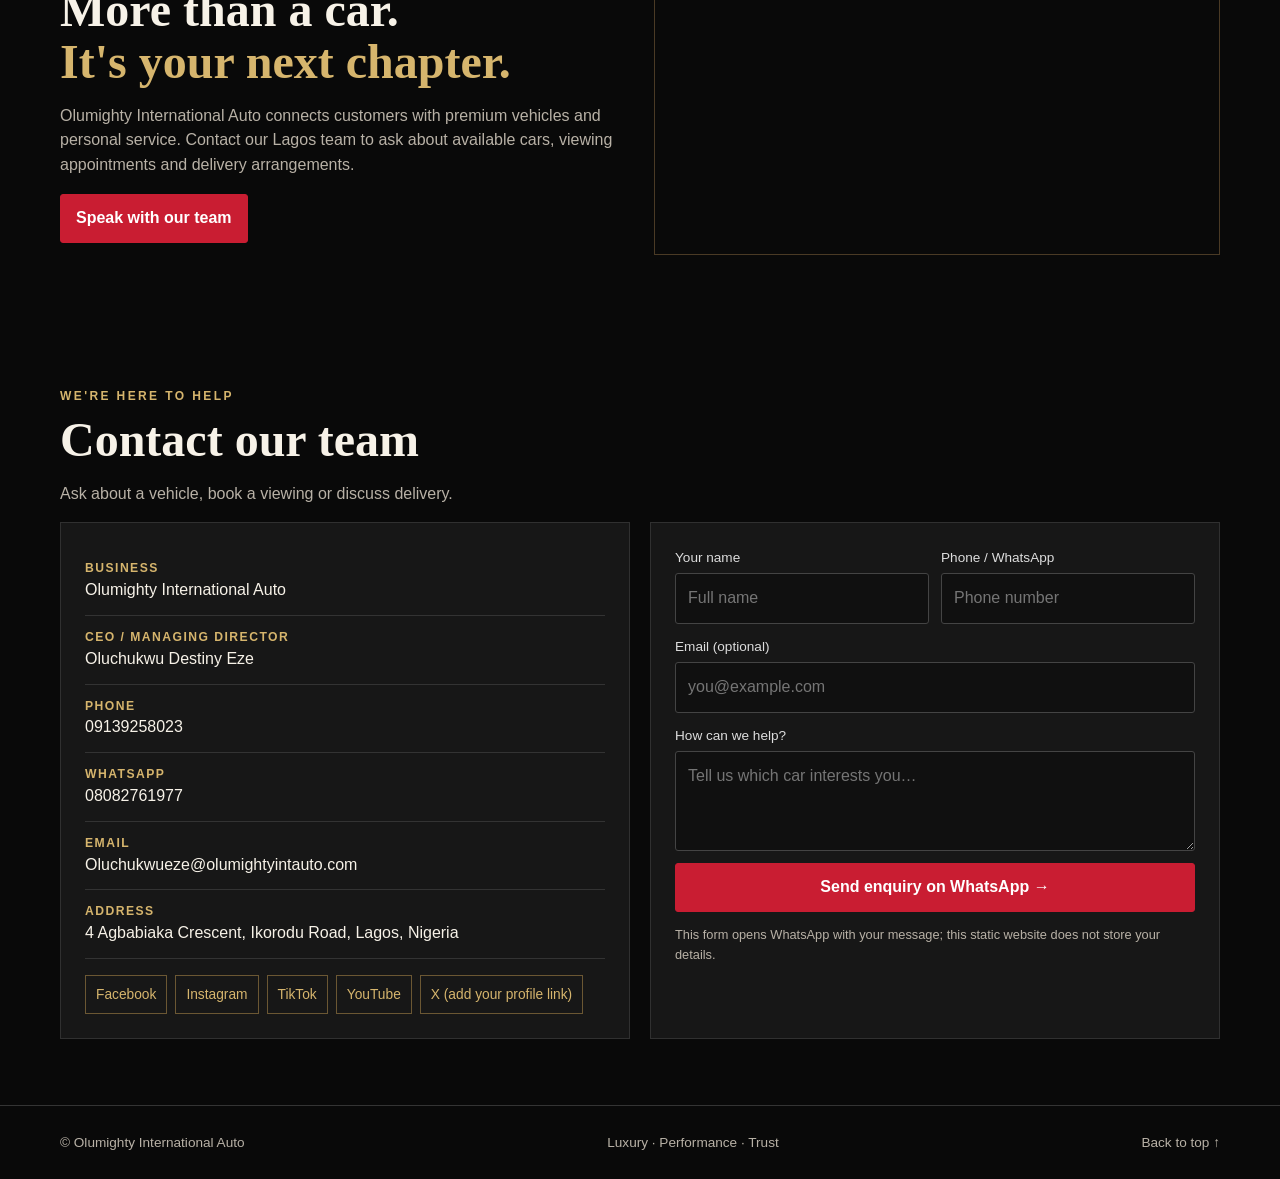
==== commit be02f801: "Update index.html" ====
--- a/index.html
+++ b/index.html
@@ -239,6 +239,39 @@
       'images/IMG_3451.jpeg'
     ]
   }
+  {
+    id: 16,
+    name: '2021 Mercedes-Benz GLE 450',
+    price: '₦66,000,000',
+    year: '2021',
+    fuel: 'Petrol',
+    transmission: 'Automatic',
+    description: 'ACCIDENT-FREE TOKUNBO. 2021 Mercedes-Benz GLE 450 featuring Head-Up Display (HUD), 360-degree camera, panoramic sunroof and third-row seating. Premium luxury SUV in excellent condition.',
+    photos: [
+      'images/IMG_3480.jpeg',
+      'images/IMG_3471.jpeg',
+      'images/IMG_3470.jpeg',
+      'images/IMG_3472.jpeg',
+      'images/IMG_3478.jpeg',
+      'images/IMG_3479.jpeg'
+    ]
+  },
+  {
+    id: 17,
+    name: '2014 Mercedes-Benz GLK 350',
+    price: '₦20,500,000',
+    year: '2014',
+    fuel: 'Petrol',
+    transmission: 'Automatic',
+    description: 'ACCIDENT-FREE TOKUNBO. 2014 Mercedes-Benz GLK 350. Stylish luxury SUV with excellent comfort and performance. Contact Olumighty International Auto for enquiries and viewing.',
+    photos: [
+      'images/IMG_3467.jpeg',
+      'images/IMG_3468.jpeg',
+      'images/IMG_3466.jpeg',
+      'images/IMG_3465.jpeg',
+      'images/IMG_3464.jpeg'
+    ]
+  },
 ];
   let selected=null,photoIndex=0,shortlist=[]; el=id=>document.getElementById(id);function safe(s){return String(s??'').replace(/[&<>"']/g,c=>({'&':'&amp;','<':'&lt;','>':'&gt;','"':'&quot;',"'":'&#39;'}[c]))}
 function wa(text){return 'https://wa.me/2348082761977?text='+encodeURIComponent(text)}
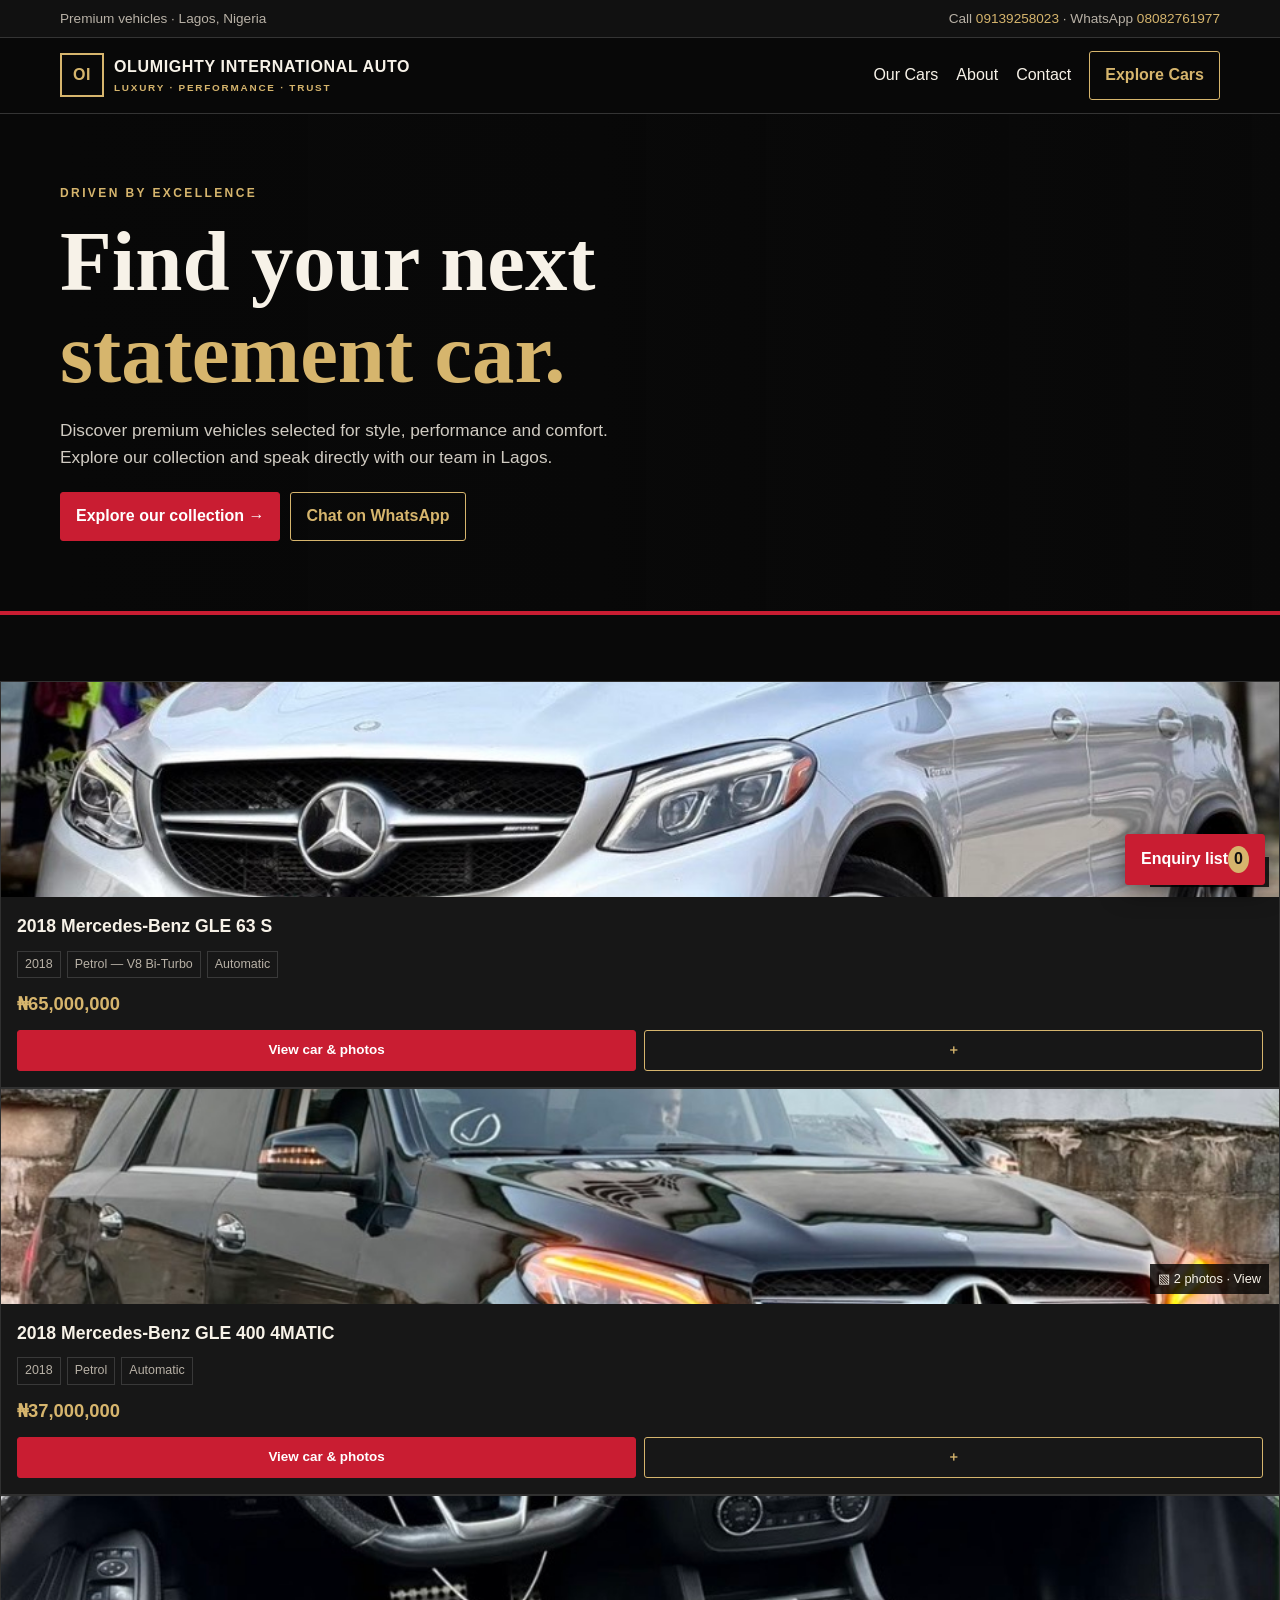
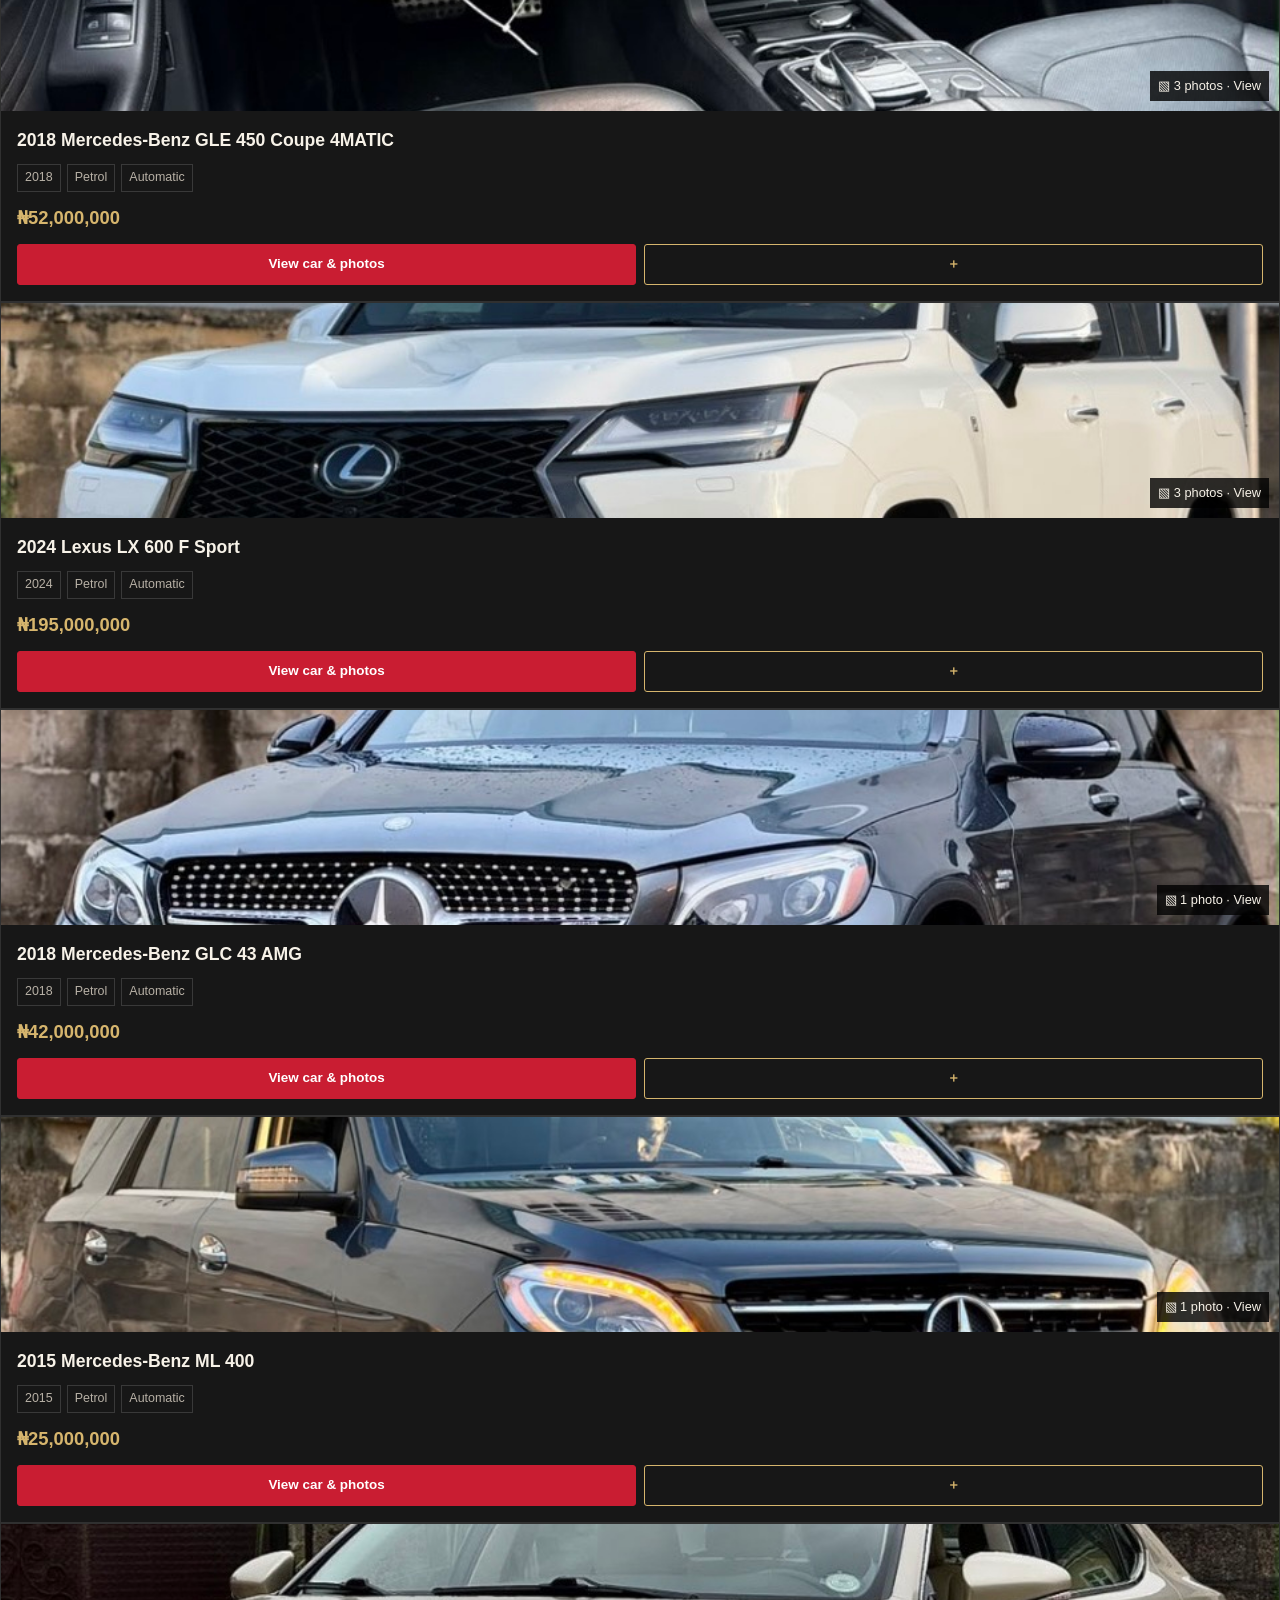
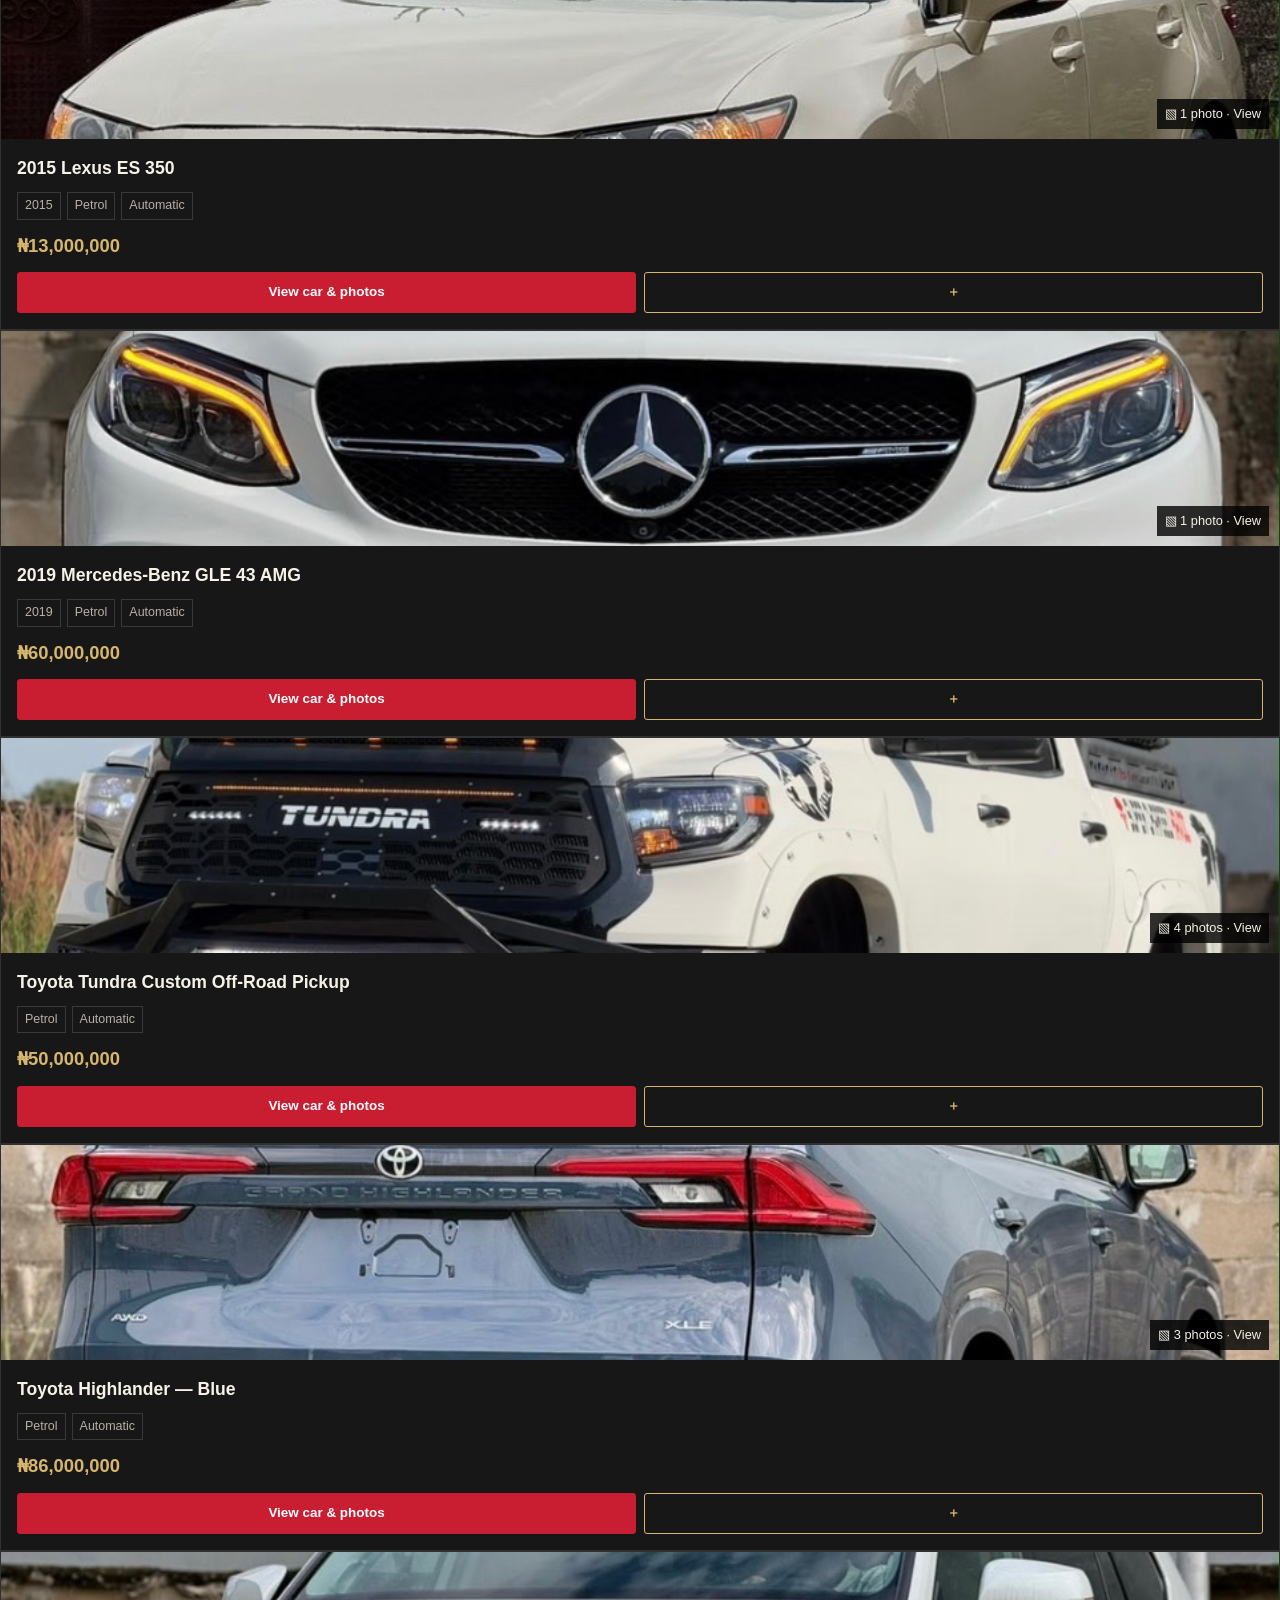
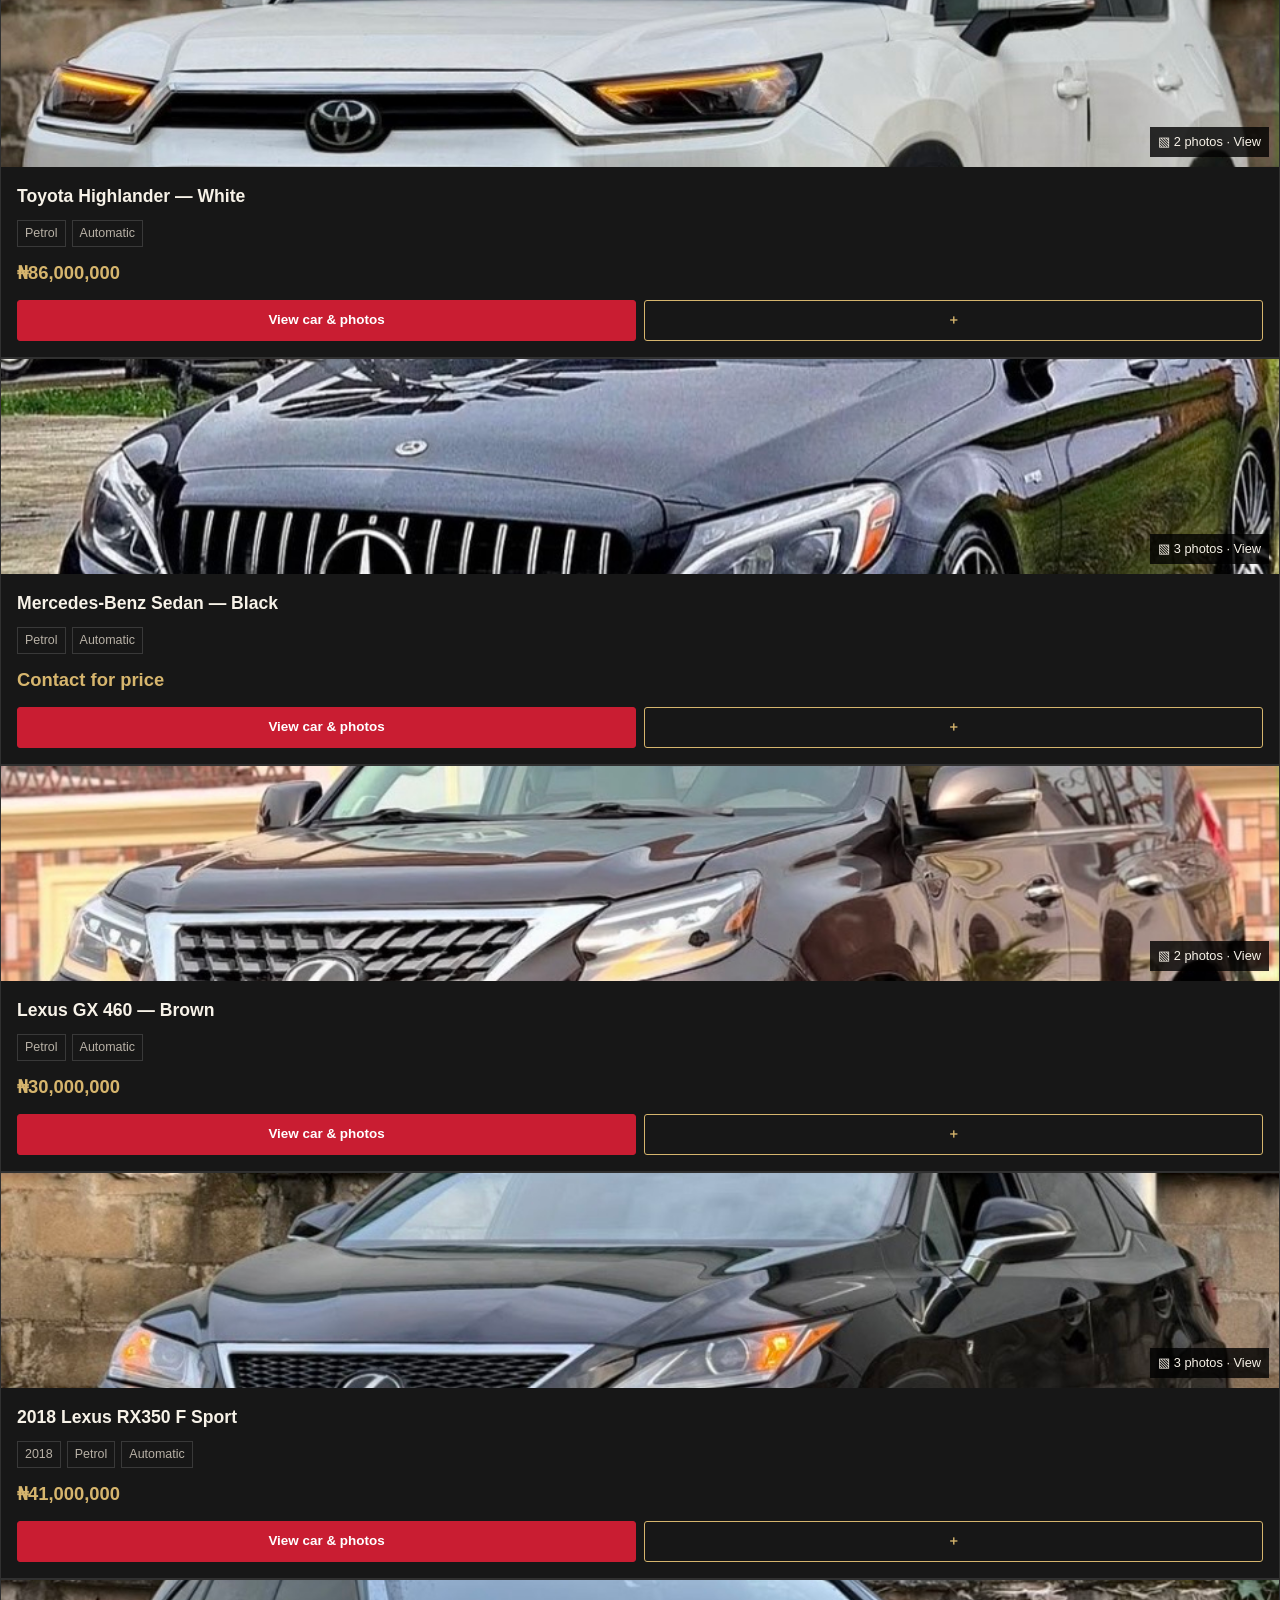
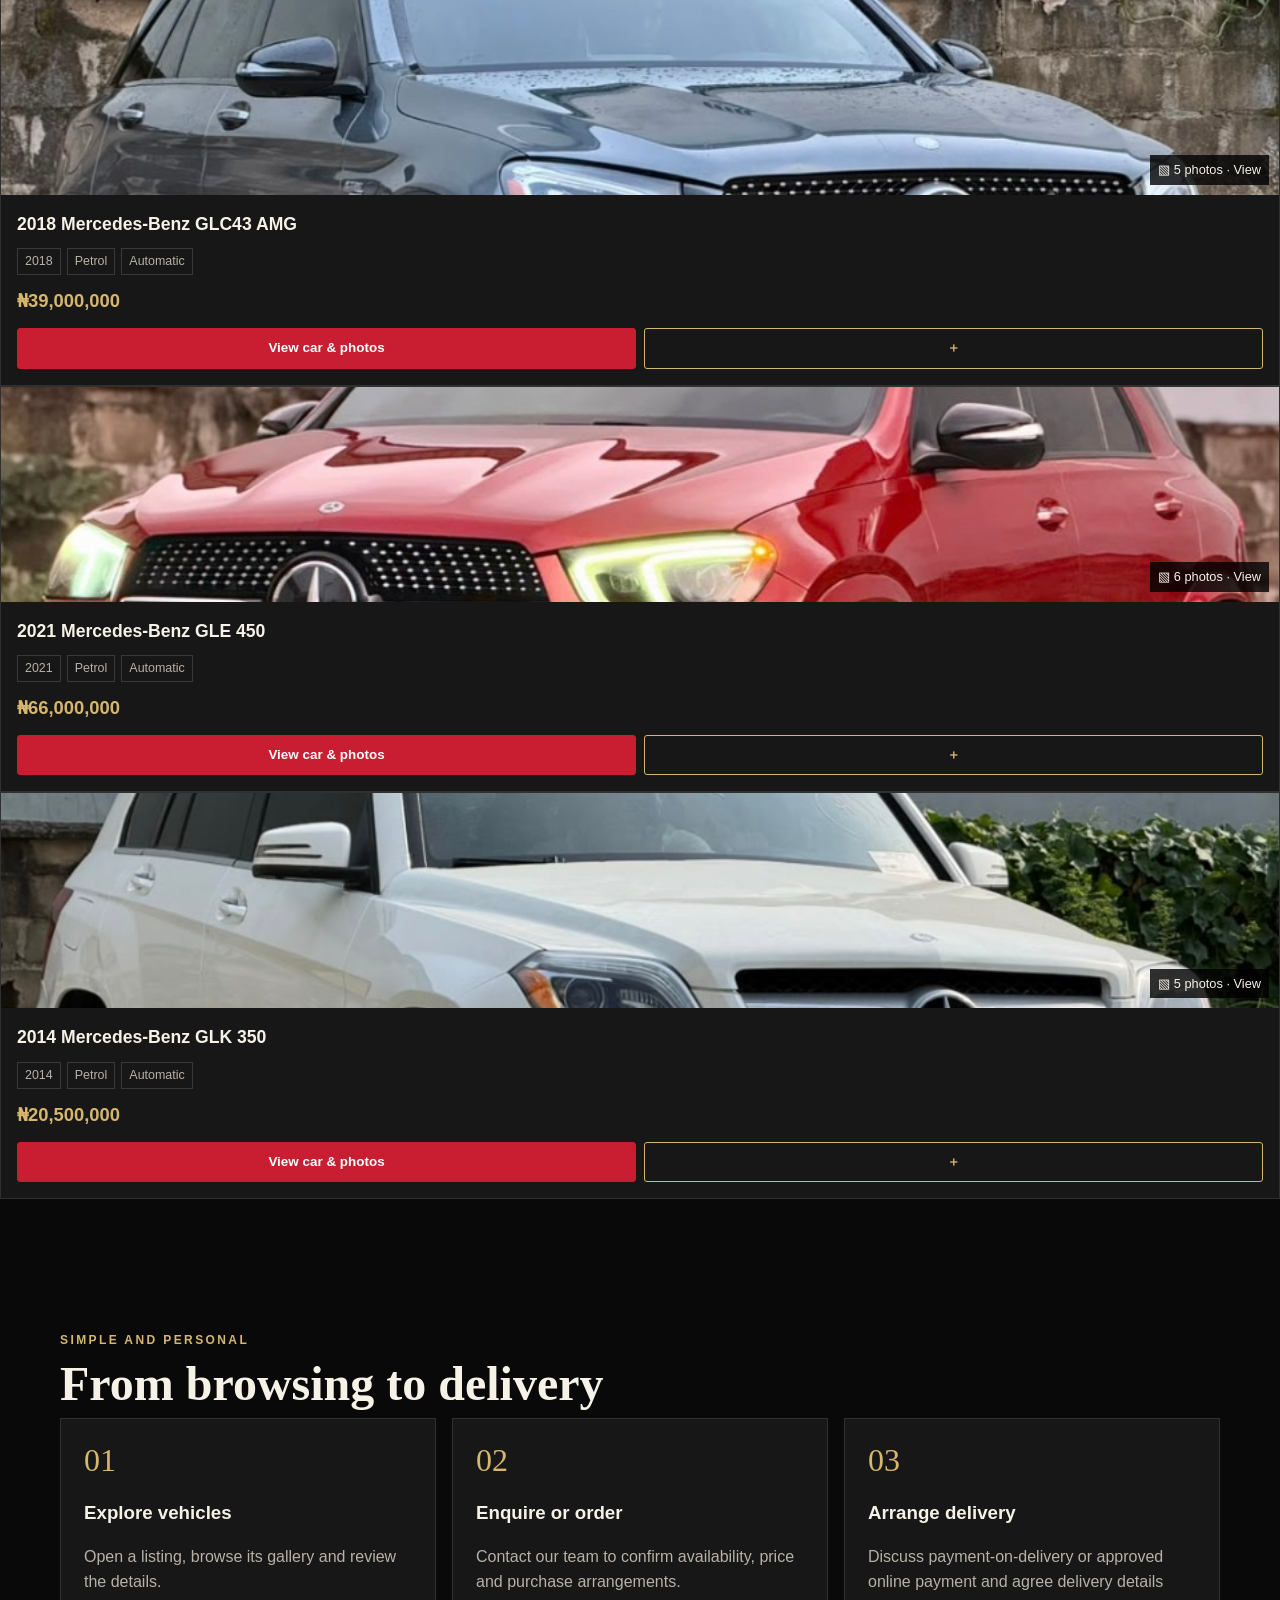
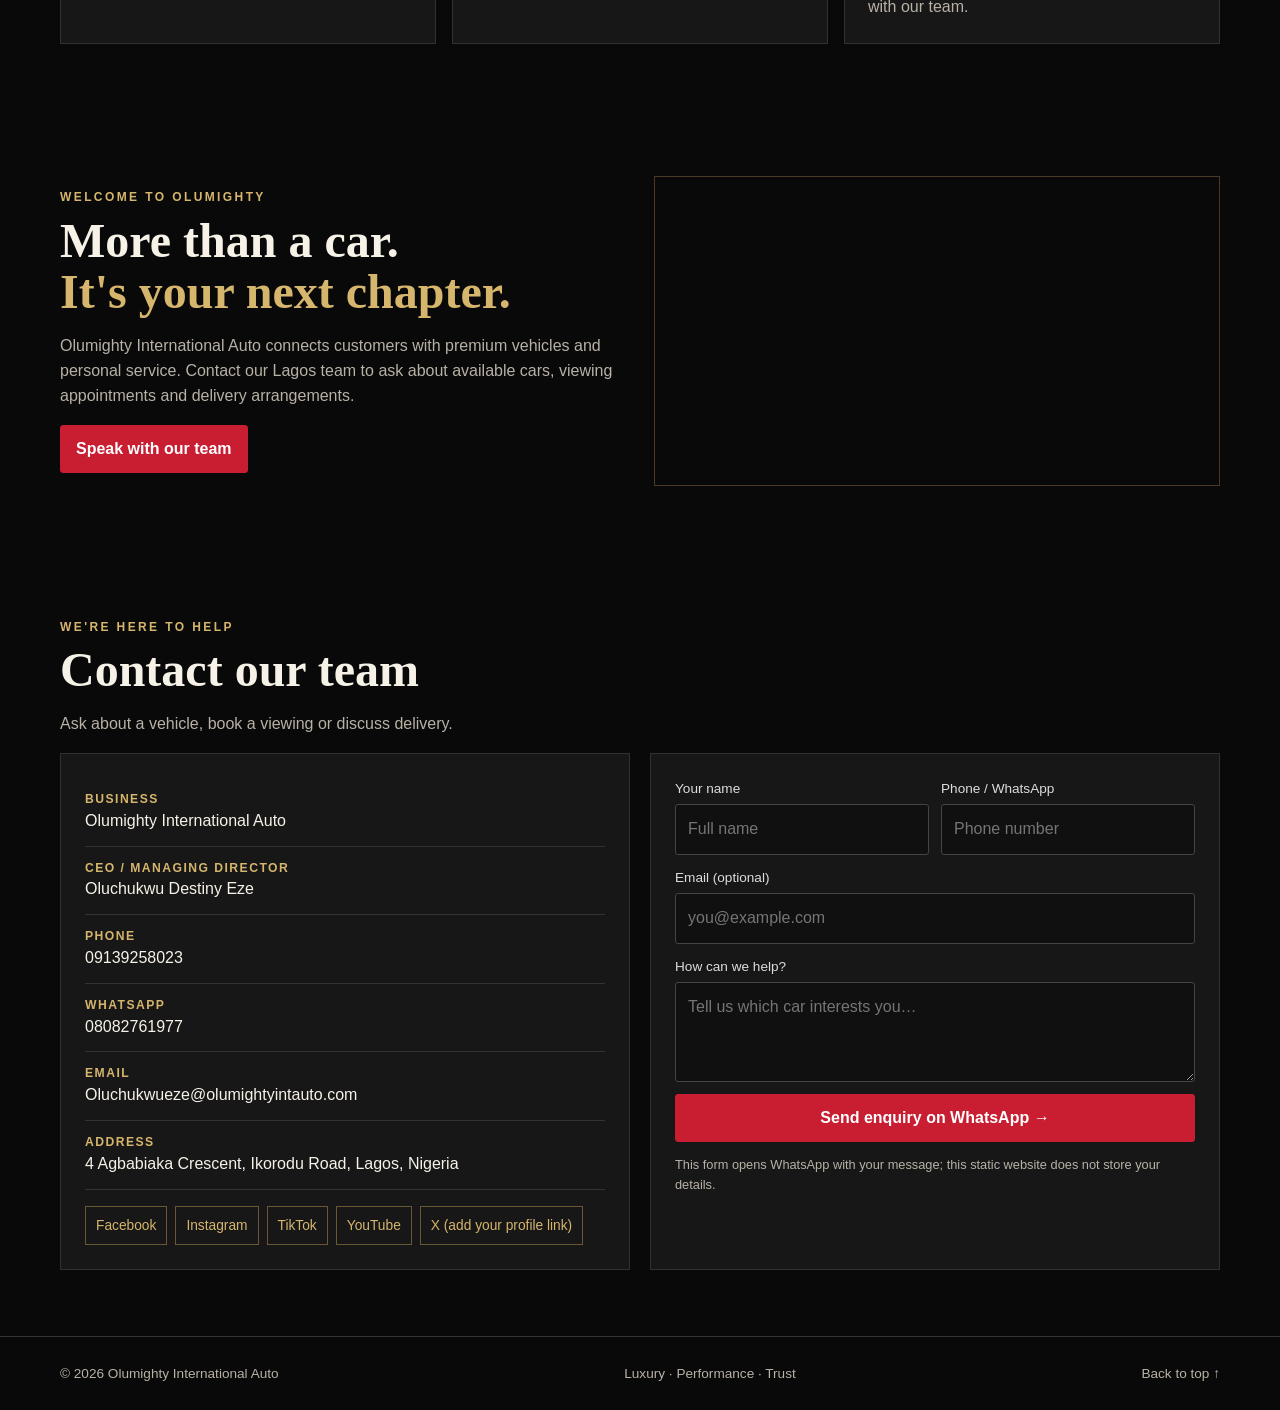
==== commit e240a443: "Update index.html" ====
--- a/index.html
+++ b/index.html
@@ -238,7 +238,7 @@
       'images/IMG_3448.jpeg',
       'images/IMG_3451.jpeg'
     ]
-  }
+   },
   {
     id: 16,
     name: '2021 Mercedes-Benz GLE 450',
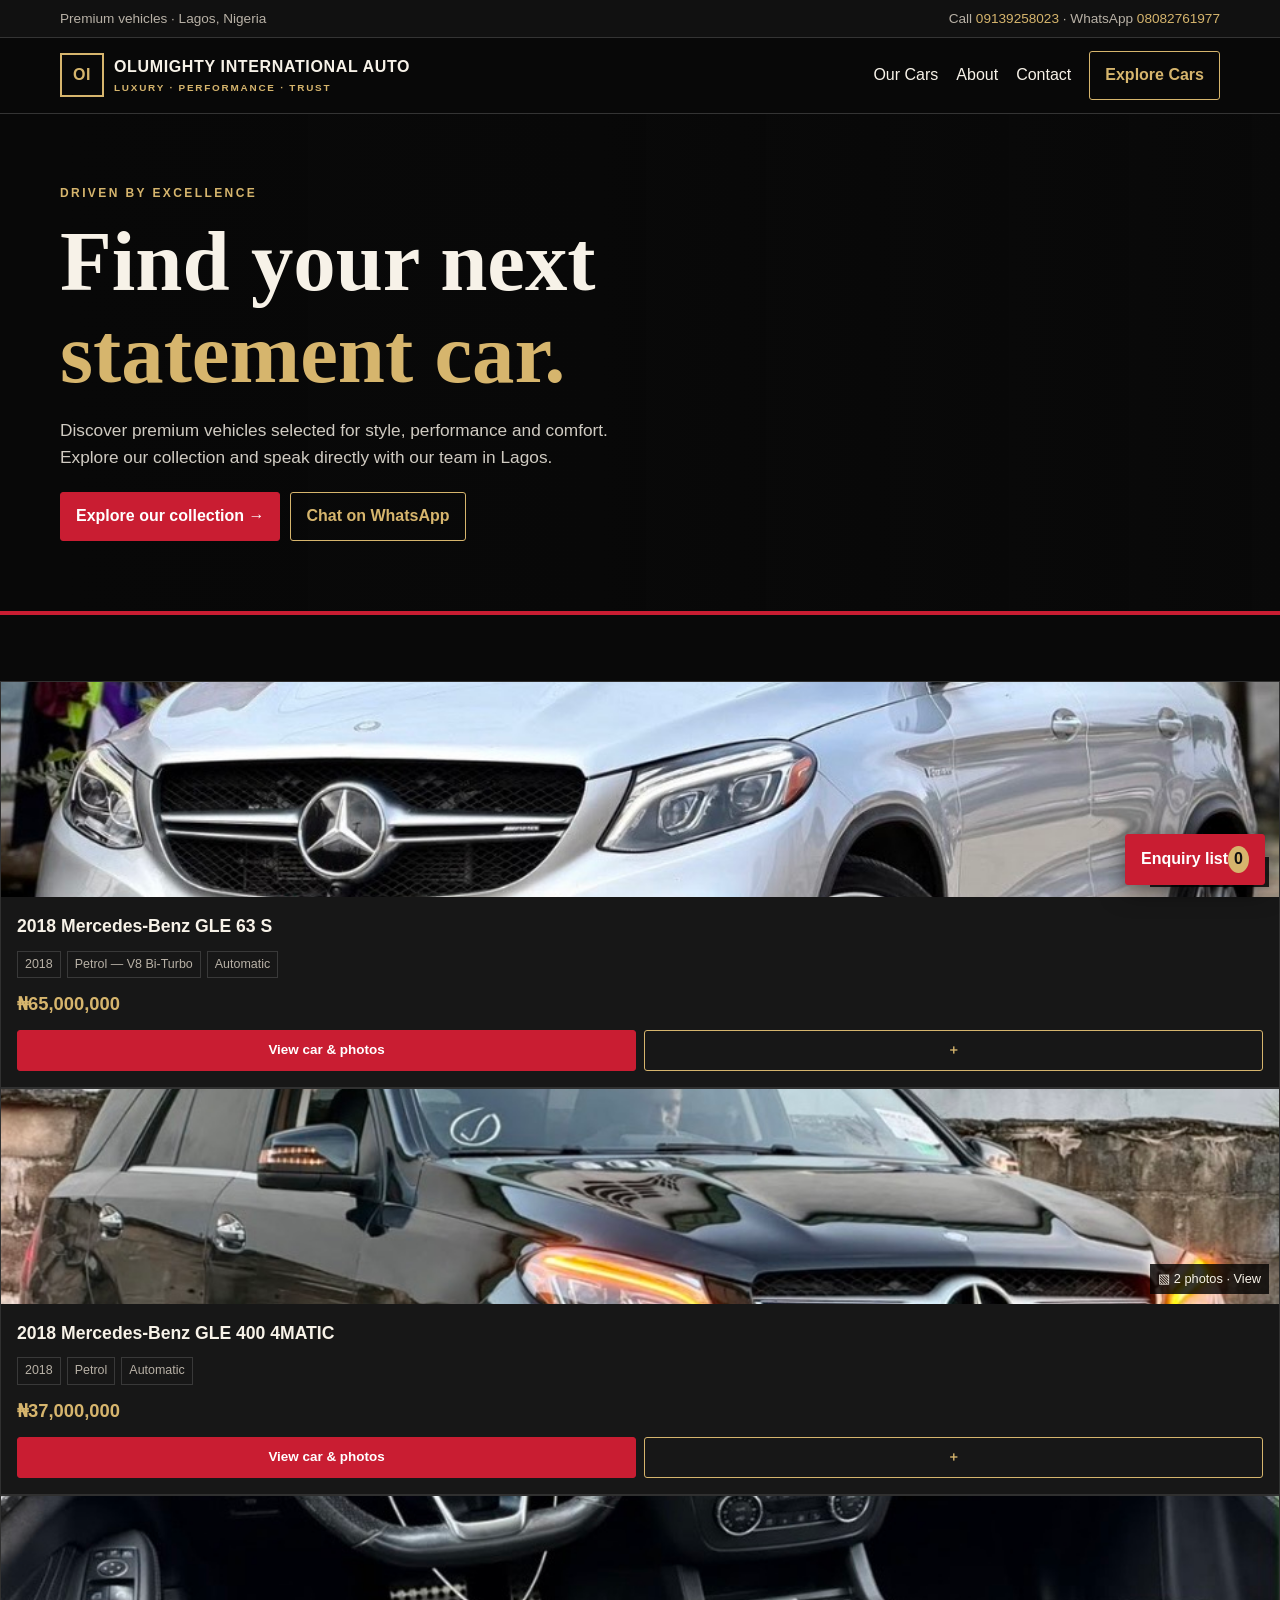
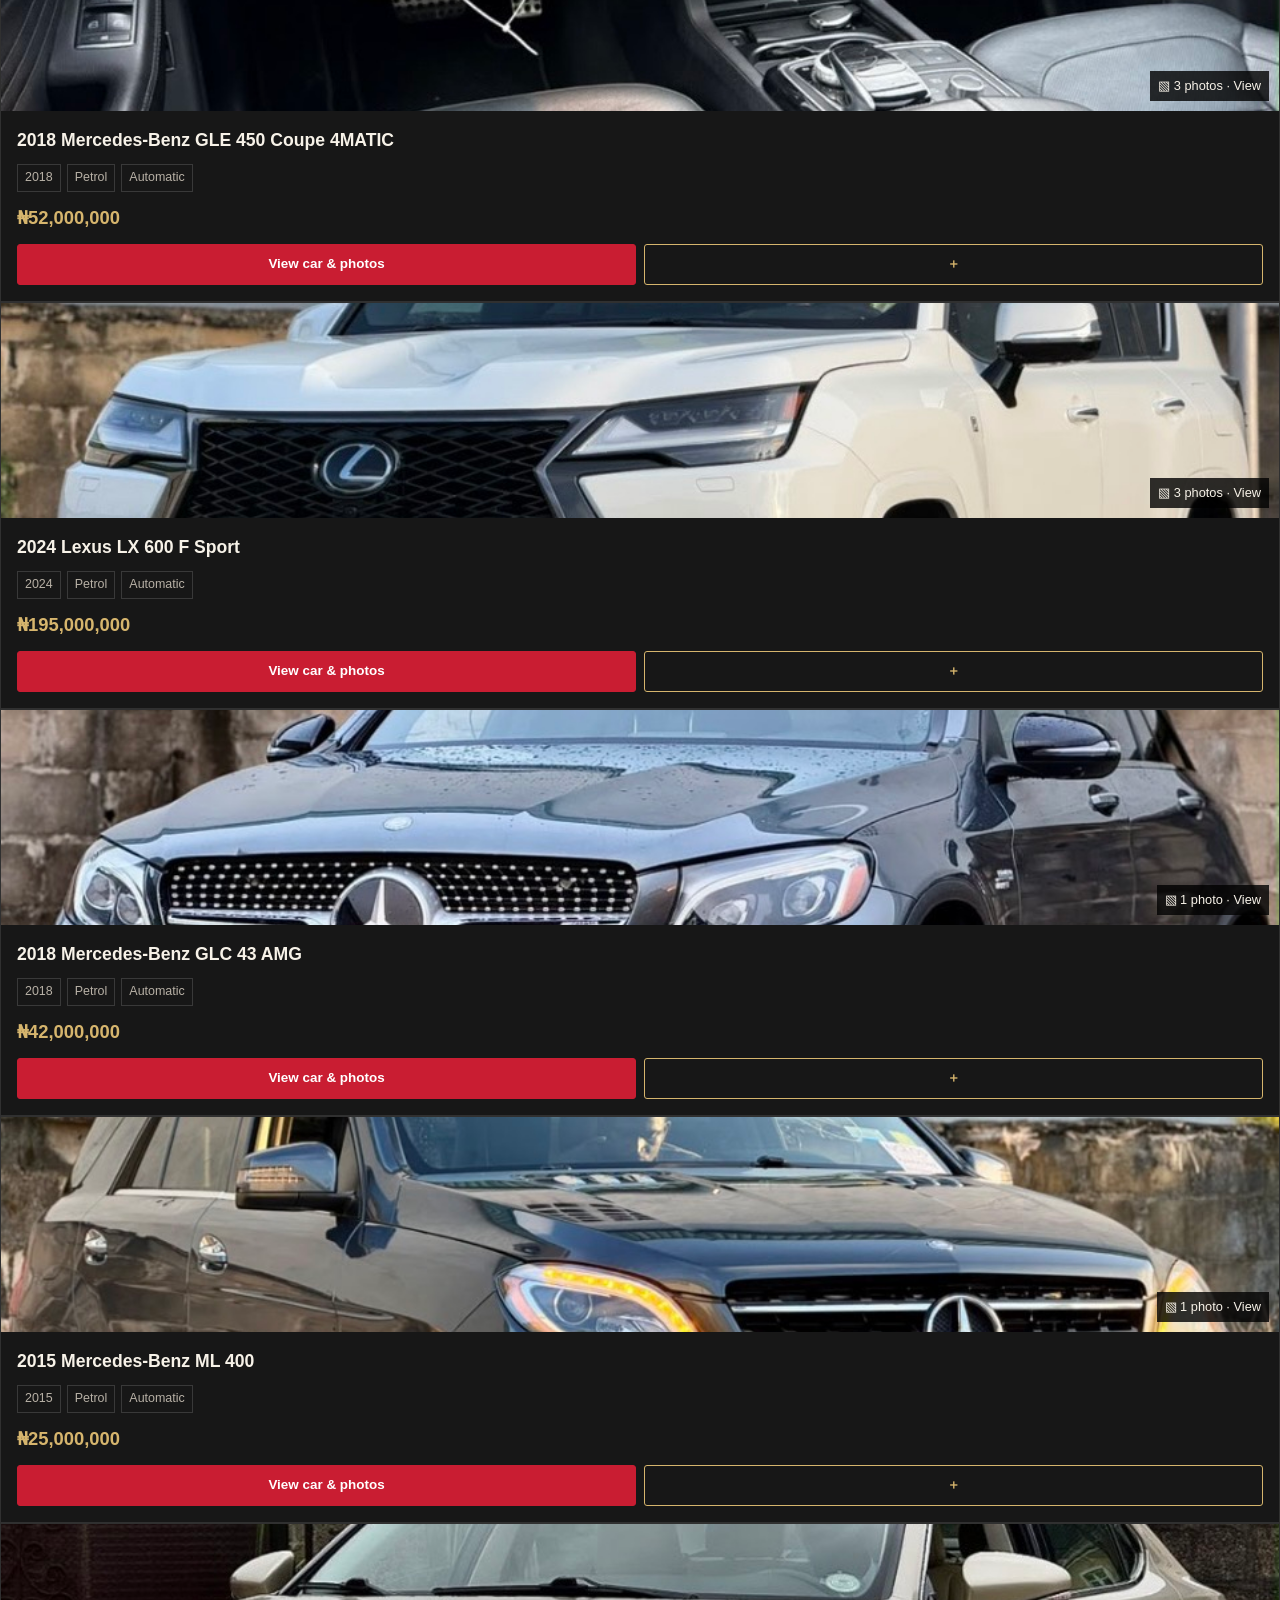
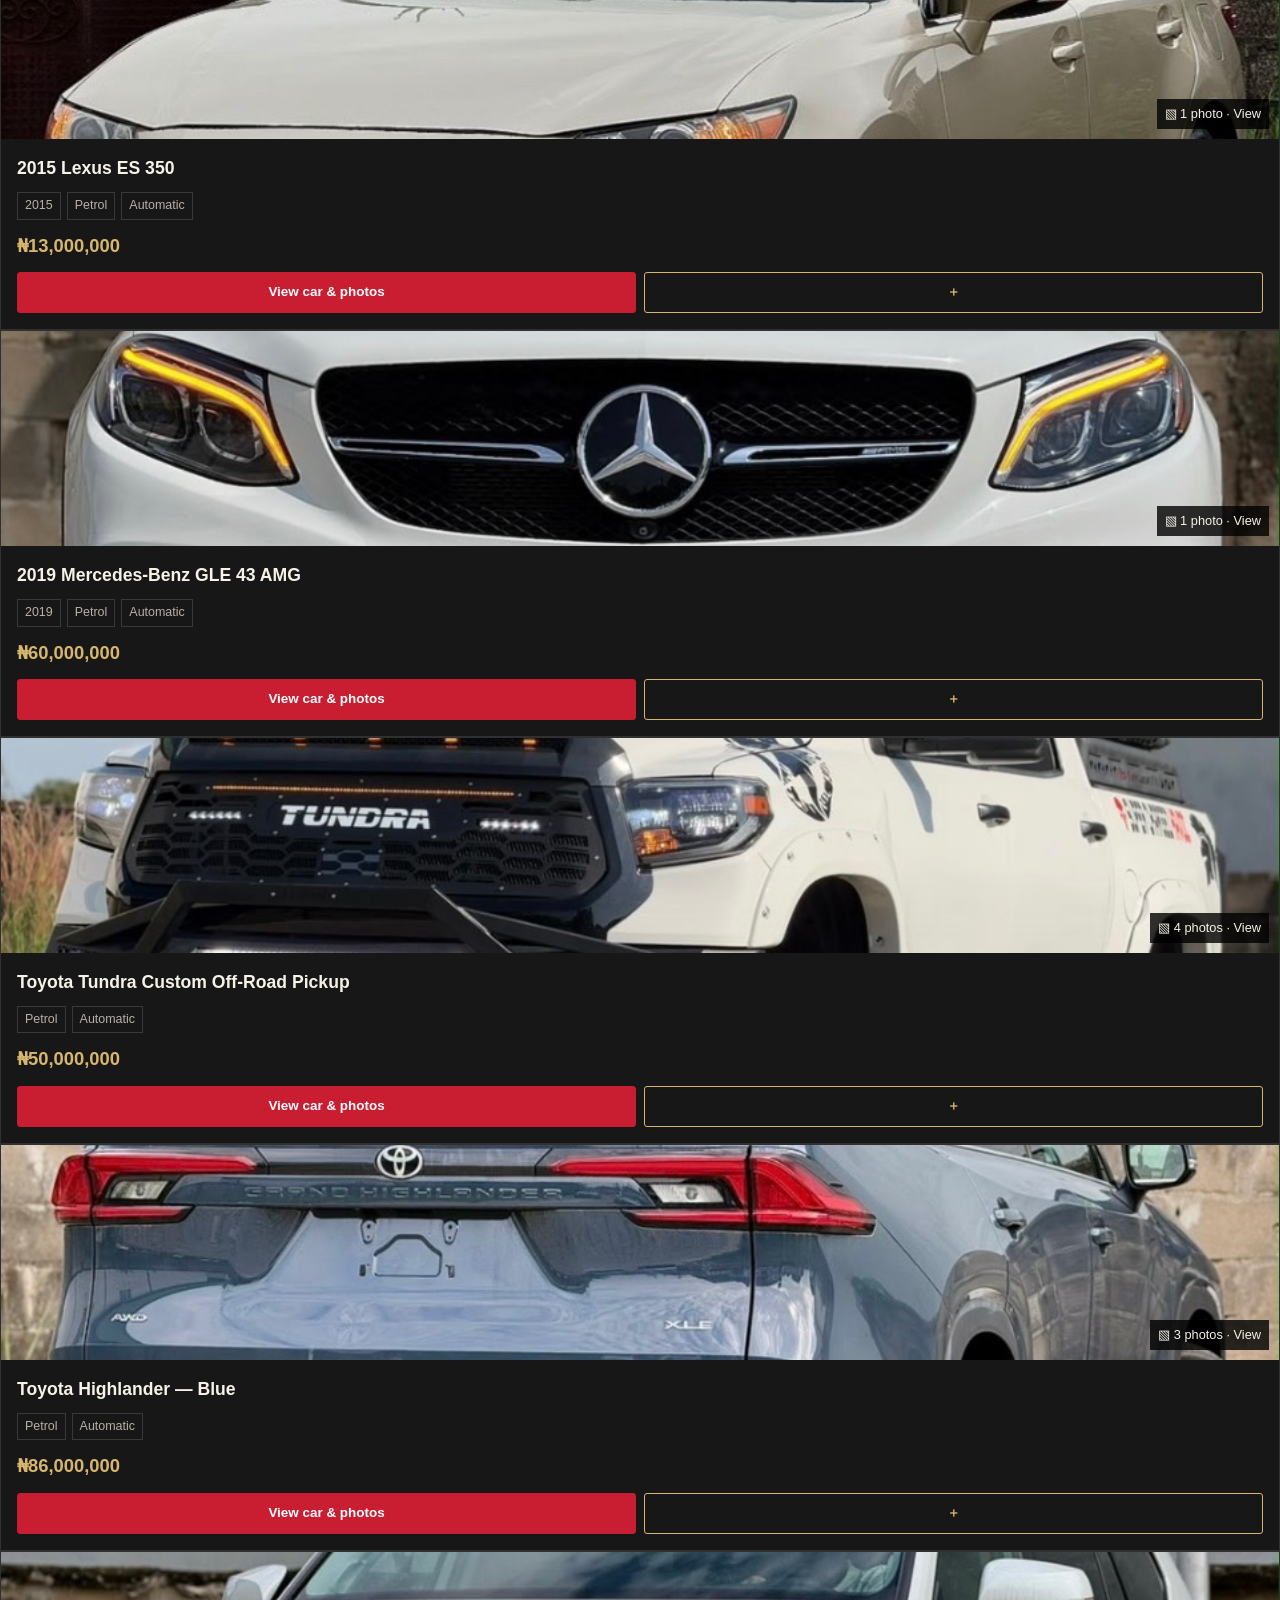
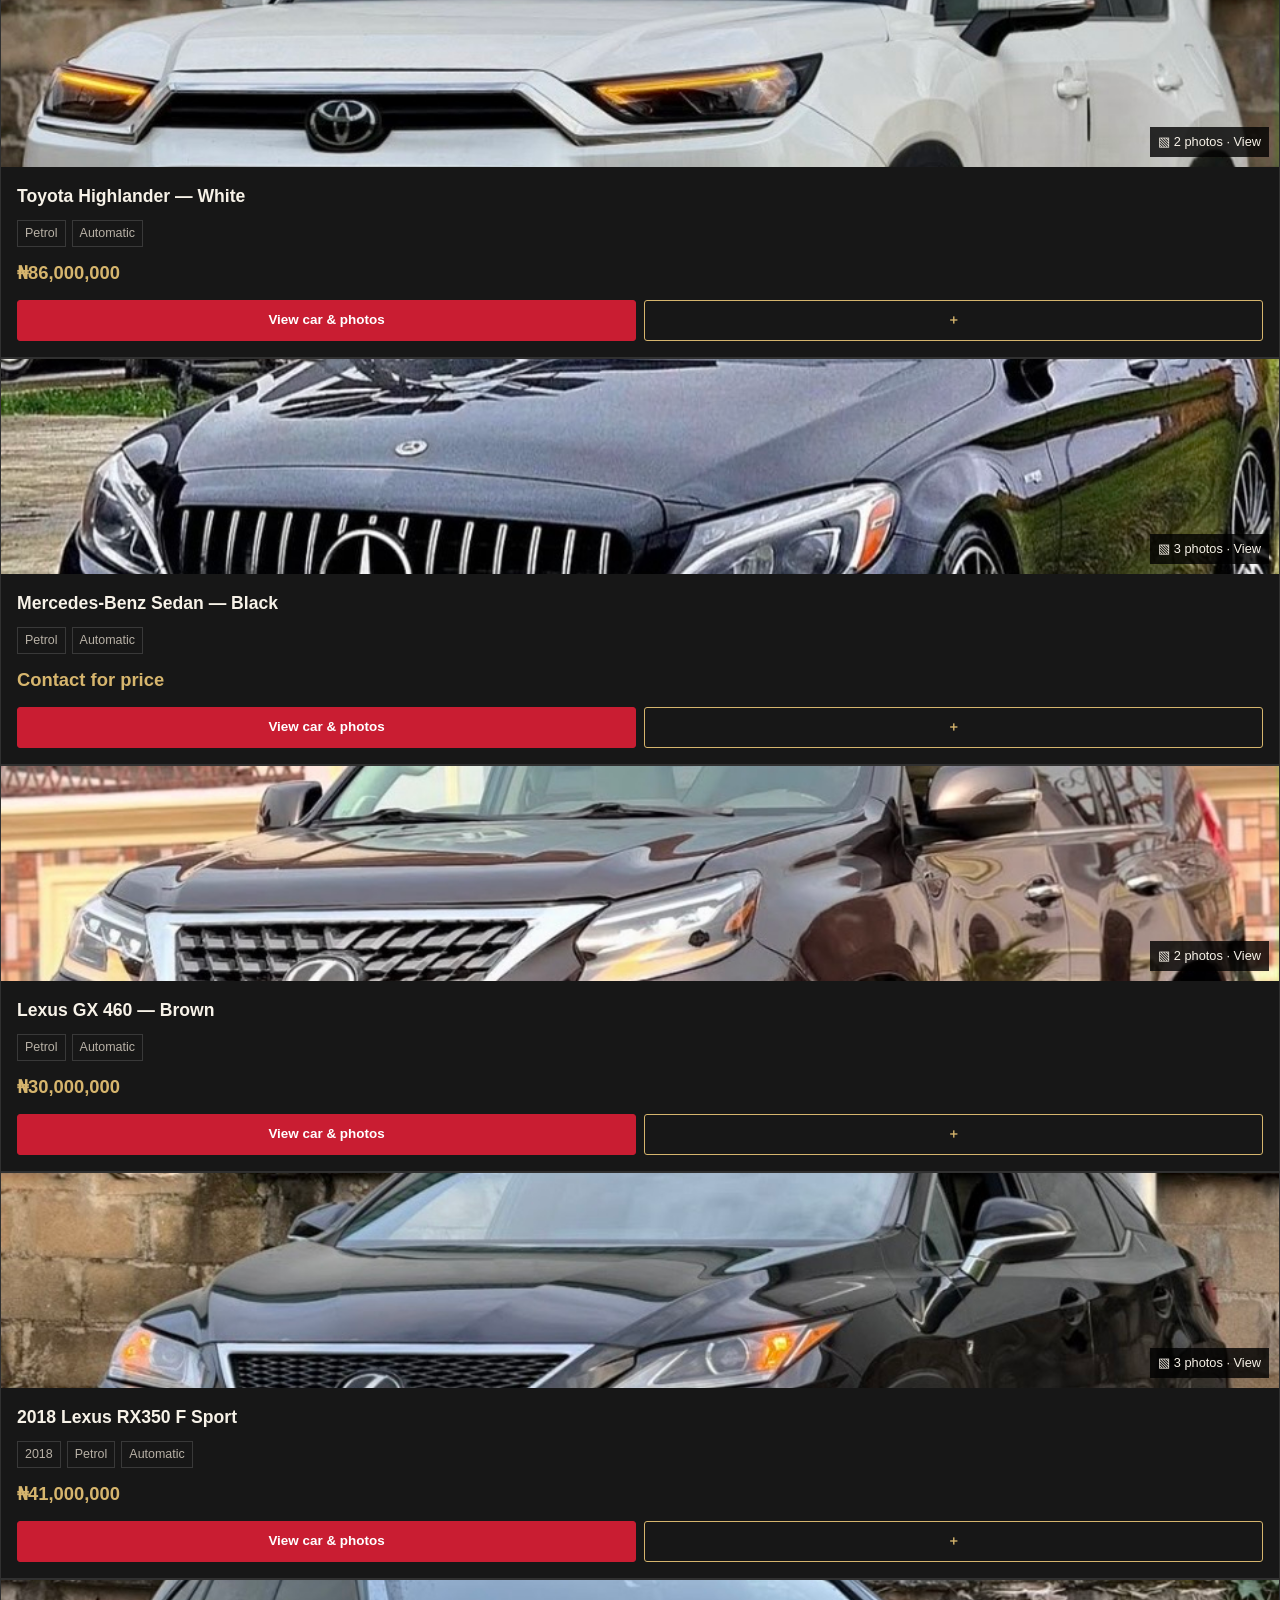
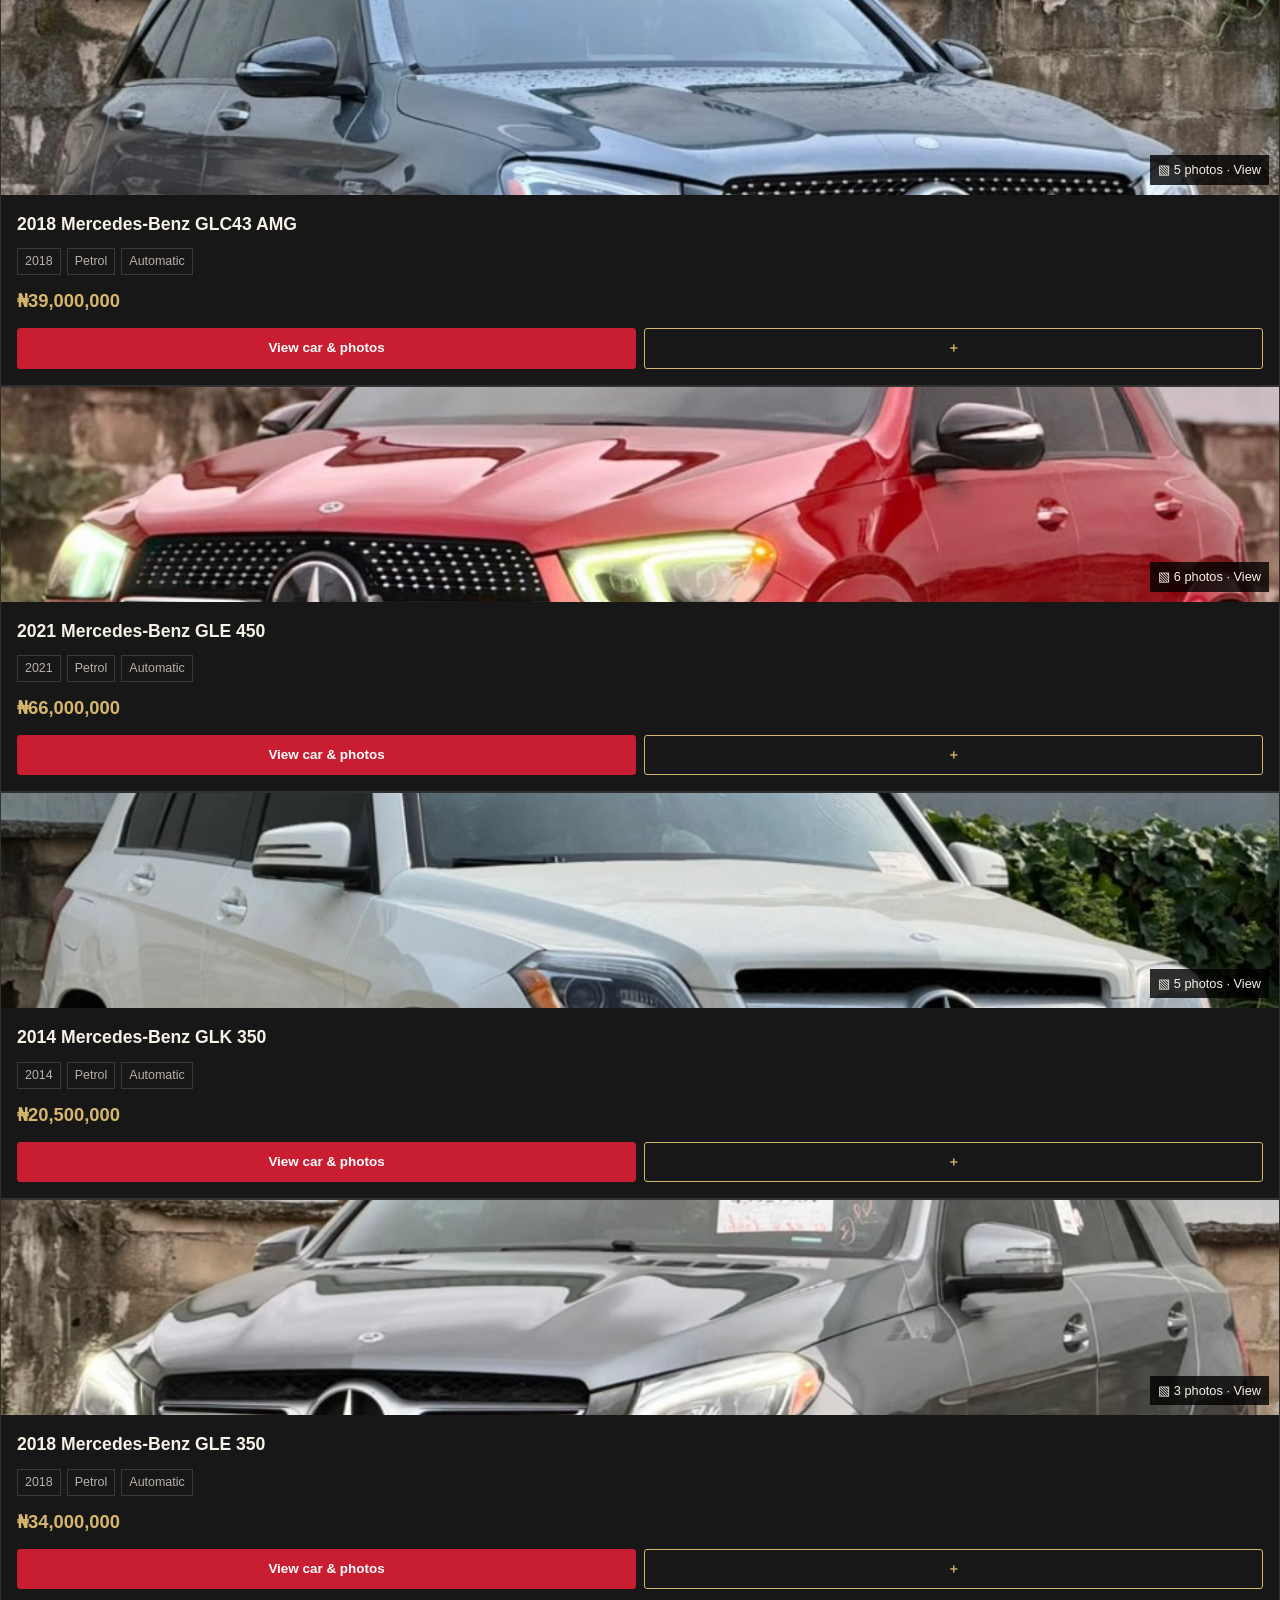
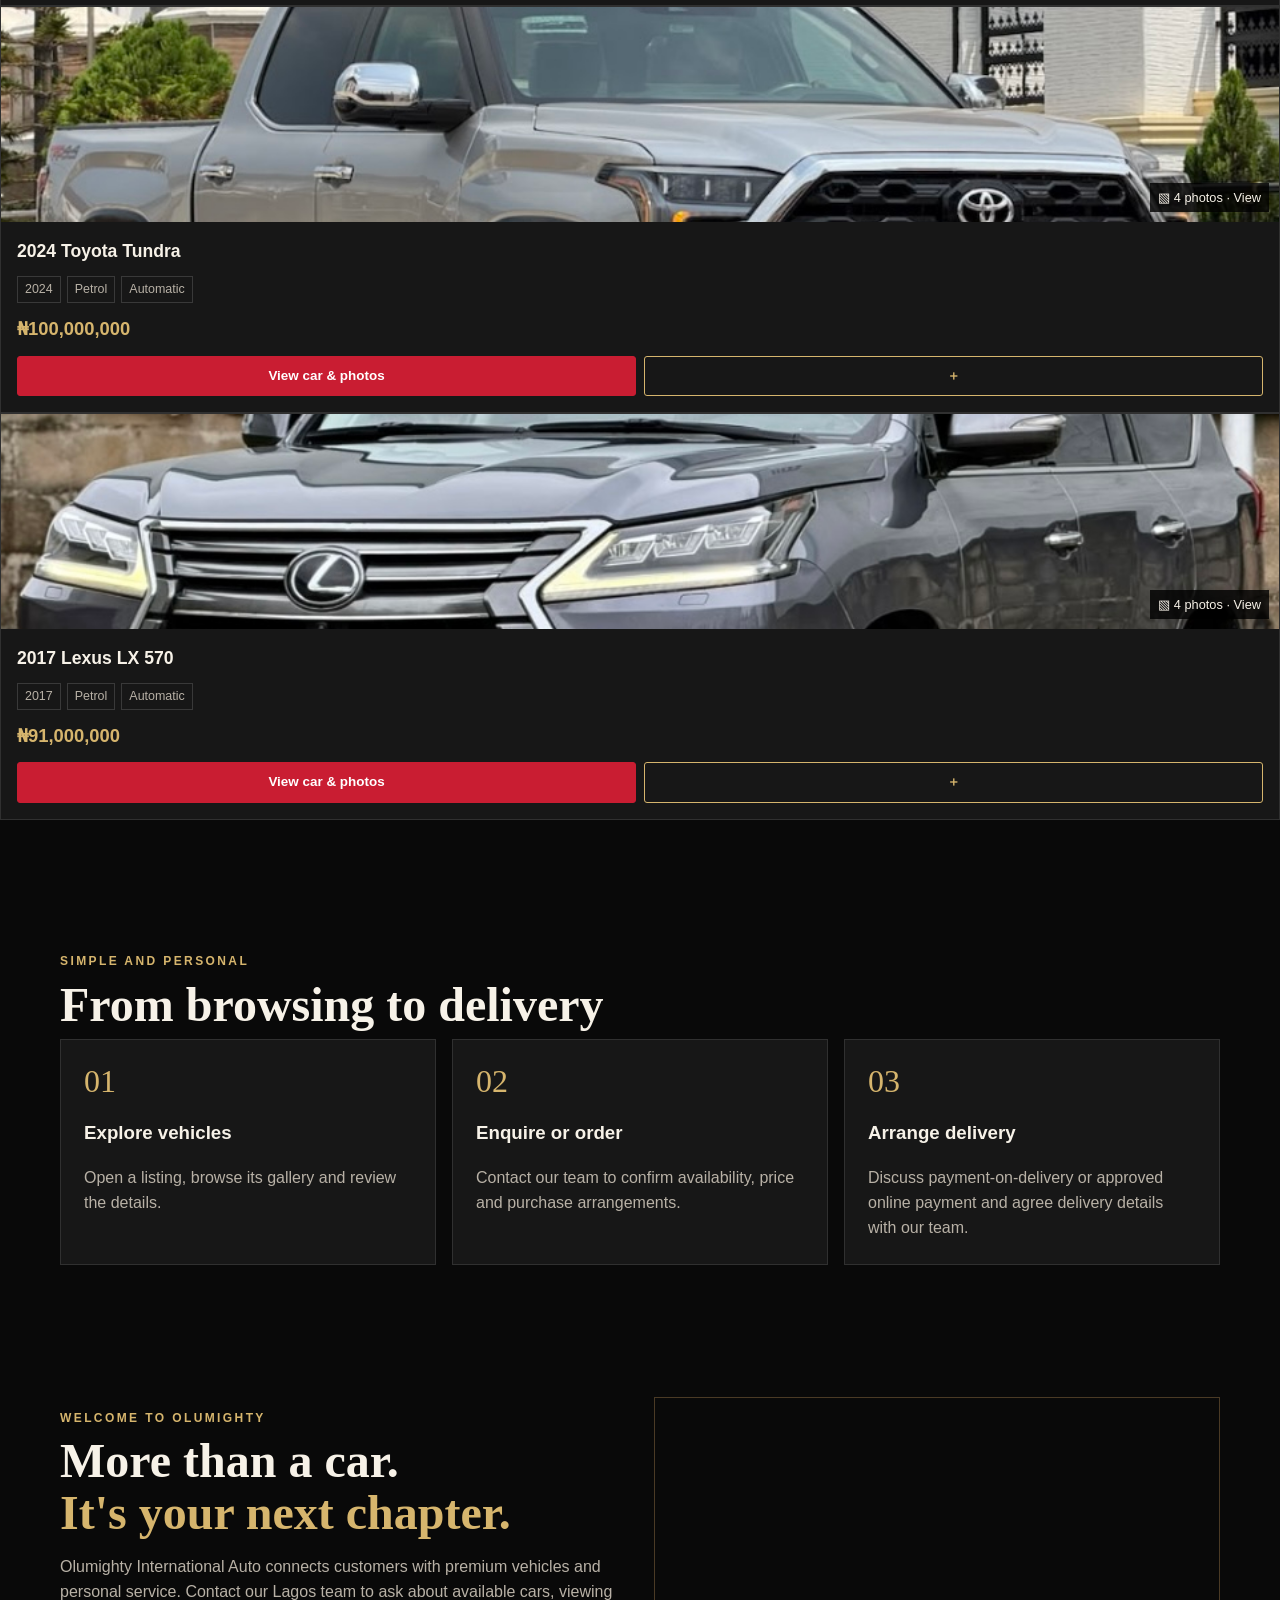
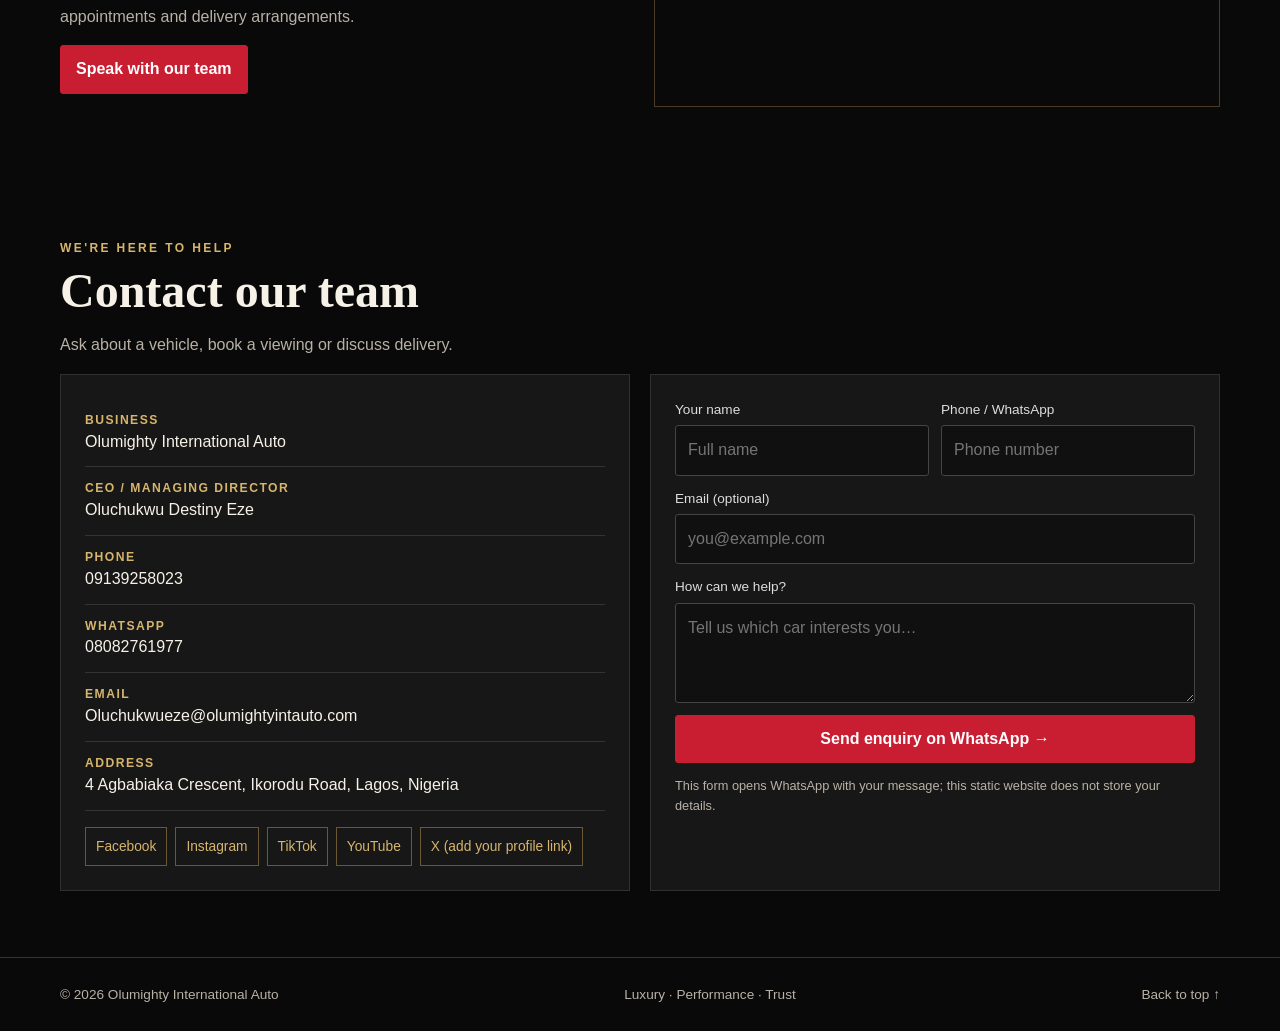
==== commit a69b9e7f: "Update index.html" ====
--- a/index.html
+++ b/index.html
@@ -272,6 +272,50 @@
       'images/IMG_3464.jpeg'
     ]
   },
+  {
+    id: 18,
+    name: '2018 Mercedes-Benz GLE 350',
+    price: '₦34,000,000',
+    year: '2018',
+    fuel: 'Petrol',
+    transmission: 'Automatic',
+    description: 'TOKUNBO — BLACK EXTERIOR. 2018 Mercedes-Benz GLE 350 luxury SUV featuring elegant styling, automatic transmission, spacious seating, premium interior and excellent driving comfort. Contact Olumighty International Auto in Lagos for enquiries and viewing.',
+    photos: [
+      'images/IMG_3502.jpeg',
+      'images/IMG_3503.jpeg',
+      'images/IMG_3504.jpeg'
+    ]
+  },
+  {
+    id: 19,
+    name: '2024 Toyota Tundra',
+    price: '₦100,000,000',
+    year: '2024',
+    fuel: 'Petrol',
+    transmission: 'Automatic',
+    description: '2024 TOYOTA TUNDRA. Powerful full-size luxury pickup truck featuring bold exterior styling, spacious modern cabin, impressive performance, advanced technology and excellent comfort. Contact Olumighty International Auto in Lagos for full specifications and enquiries.',
+    photos: [
+      'images/IMG_3494.jpeg',
+      'images/IMG_3496.jpeg',
+      'images/IMG_3495.jpeg',
+      'images/IMG_3497.jpeg'
+    ]
+  },
+  {
+    id: 20,
+    name: '2017 Lexus LX 570',
+    price: '₦91,000,000',
+    year: '2017',
+    fuel: 'Petrol',
+    transmission: 'Automatic',
+    description: 'ACCIDENT-FREE TOKUNBO. 2017 Lexus LX 570 luxury SUV featuring a powerful V8 petrol engine, four-wheel drive capability, luxurious interior, spacious seating and premium comfort. Contact Olumighty International Auto in Lagos for enquiries and viewing.',
+    photos: [
+      'images/IMG_3526.jpeg',
+      'images/IMG_3527.jpeg',
+      'images/IMG_3528.jpeg',
+      'images/IMG_3529.jpeg'
+    ]
+  },
 ];
   let selected=null,photoIndex=0,shortlist=[]; el=id=>document.getElementById(id);function safe(s){return String(s??'').replace(/[&<>"']/g,c=>({'&':'&amp;','<':'&lt;','>':'&gt;','"':'&quot;',"'":'&#39;'}[c]))}
 function wa(text){return 'https://wa.me/2348082761977?text='+encodeURIComponent(text)}
